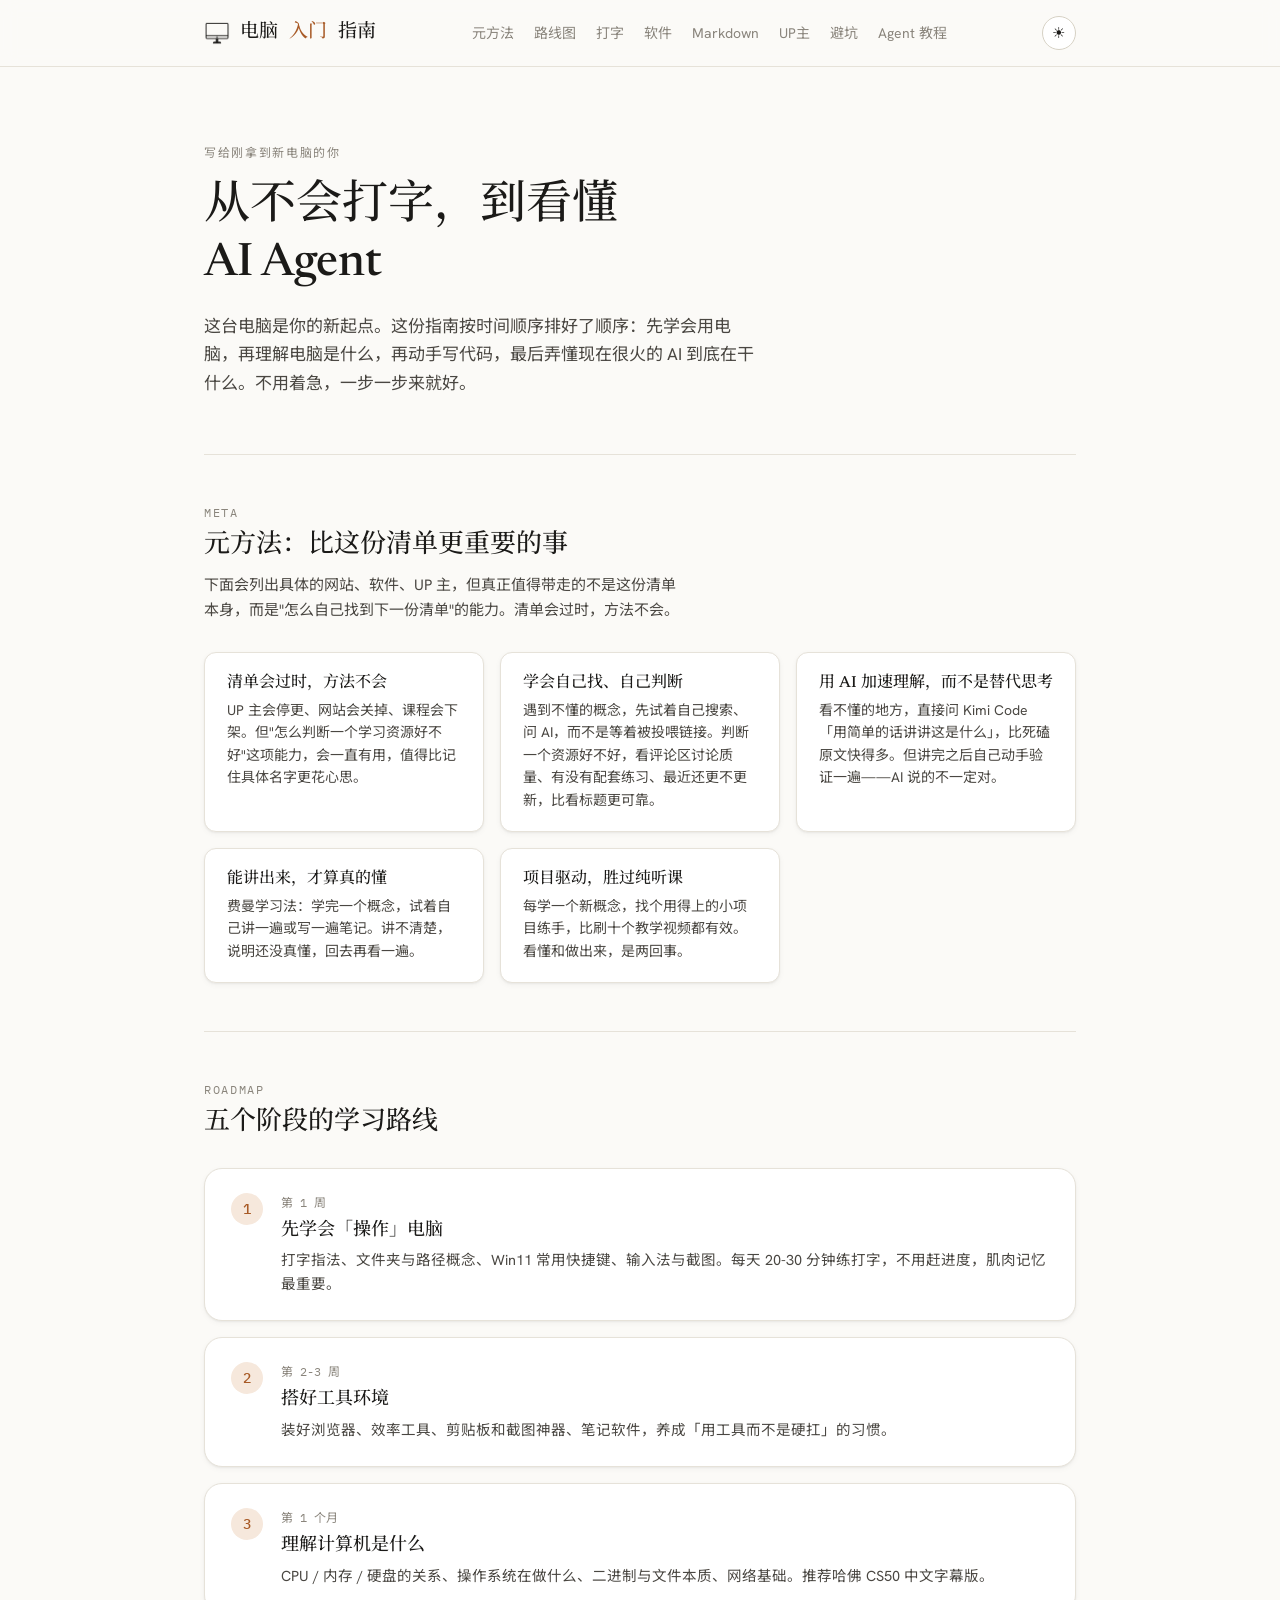
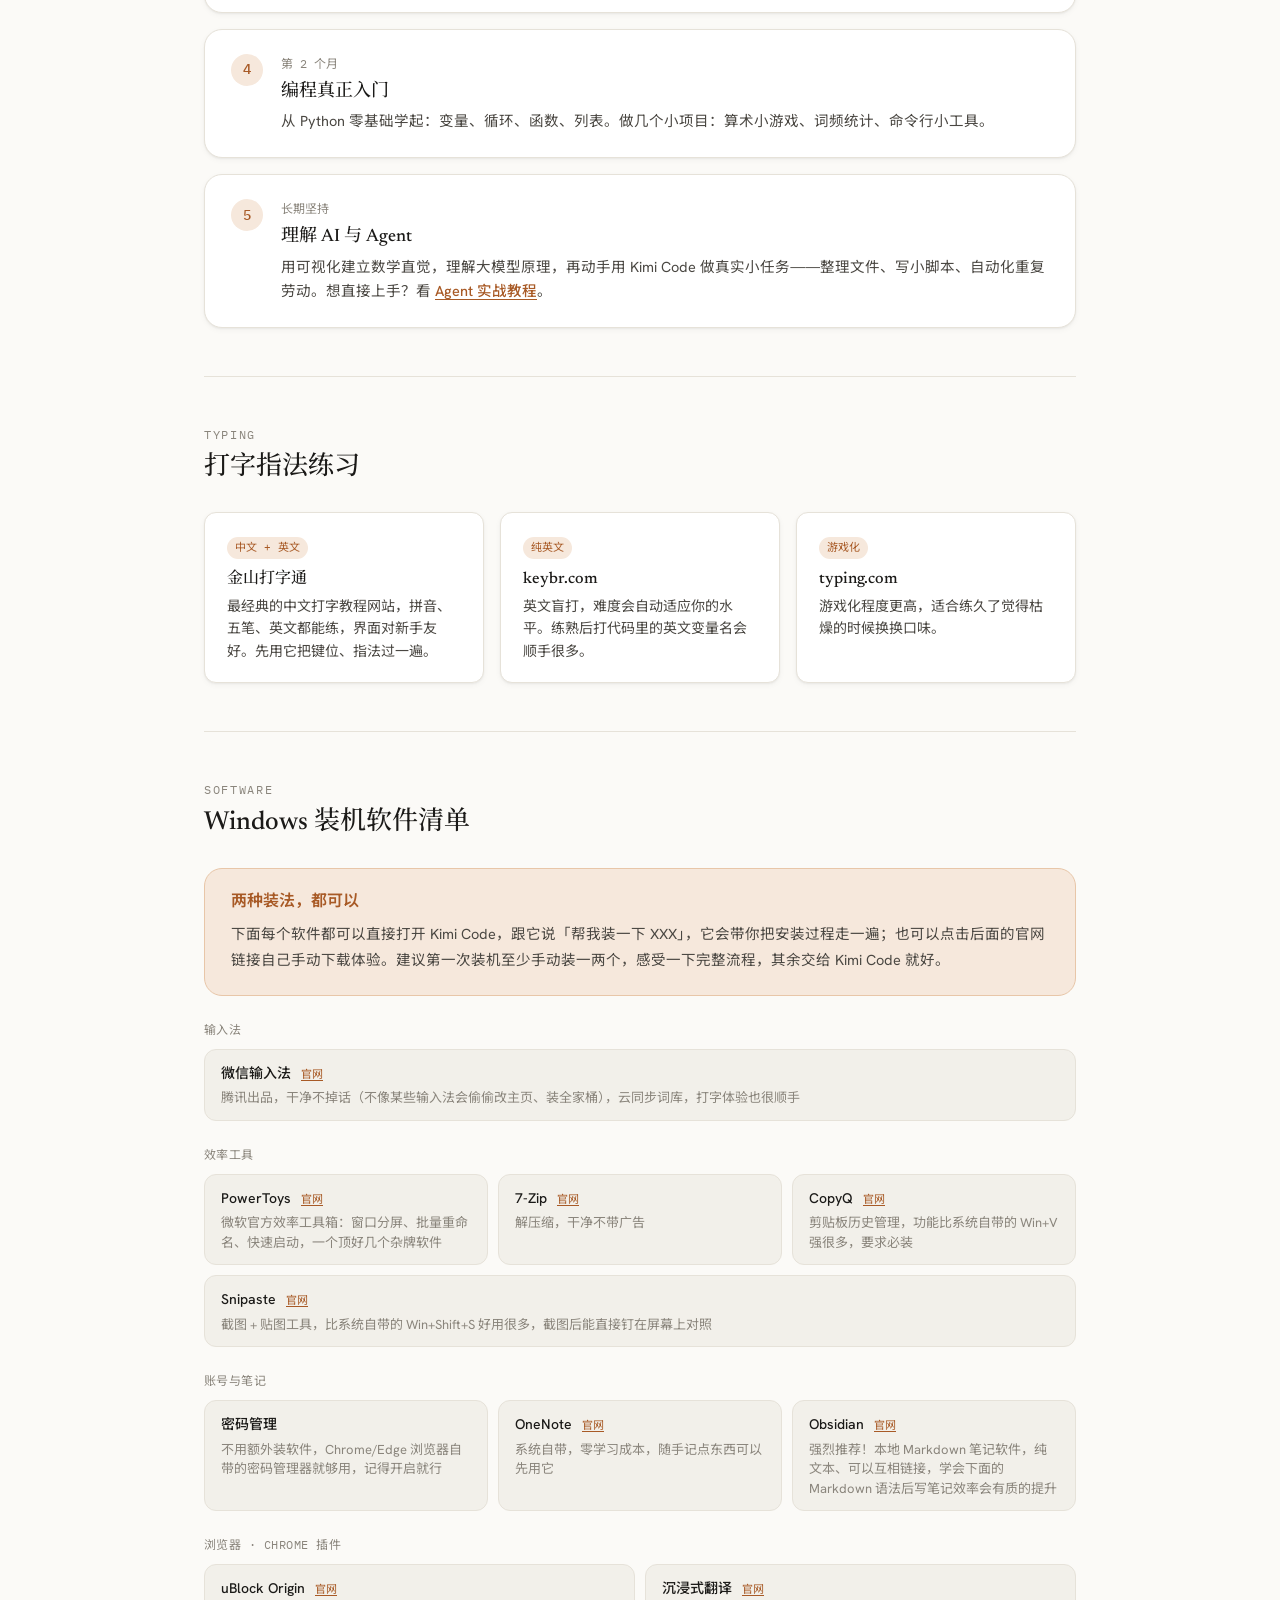
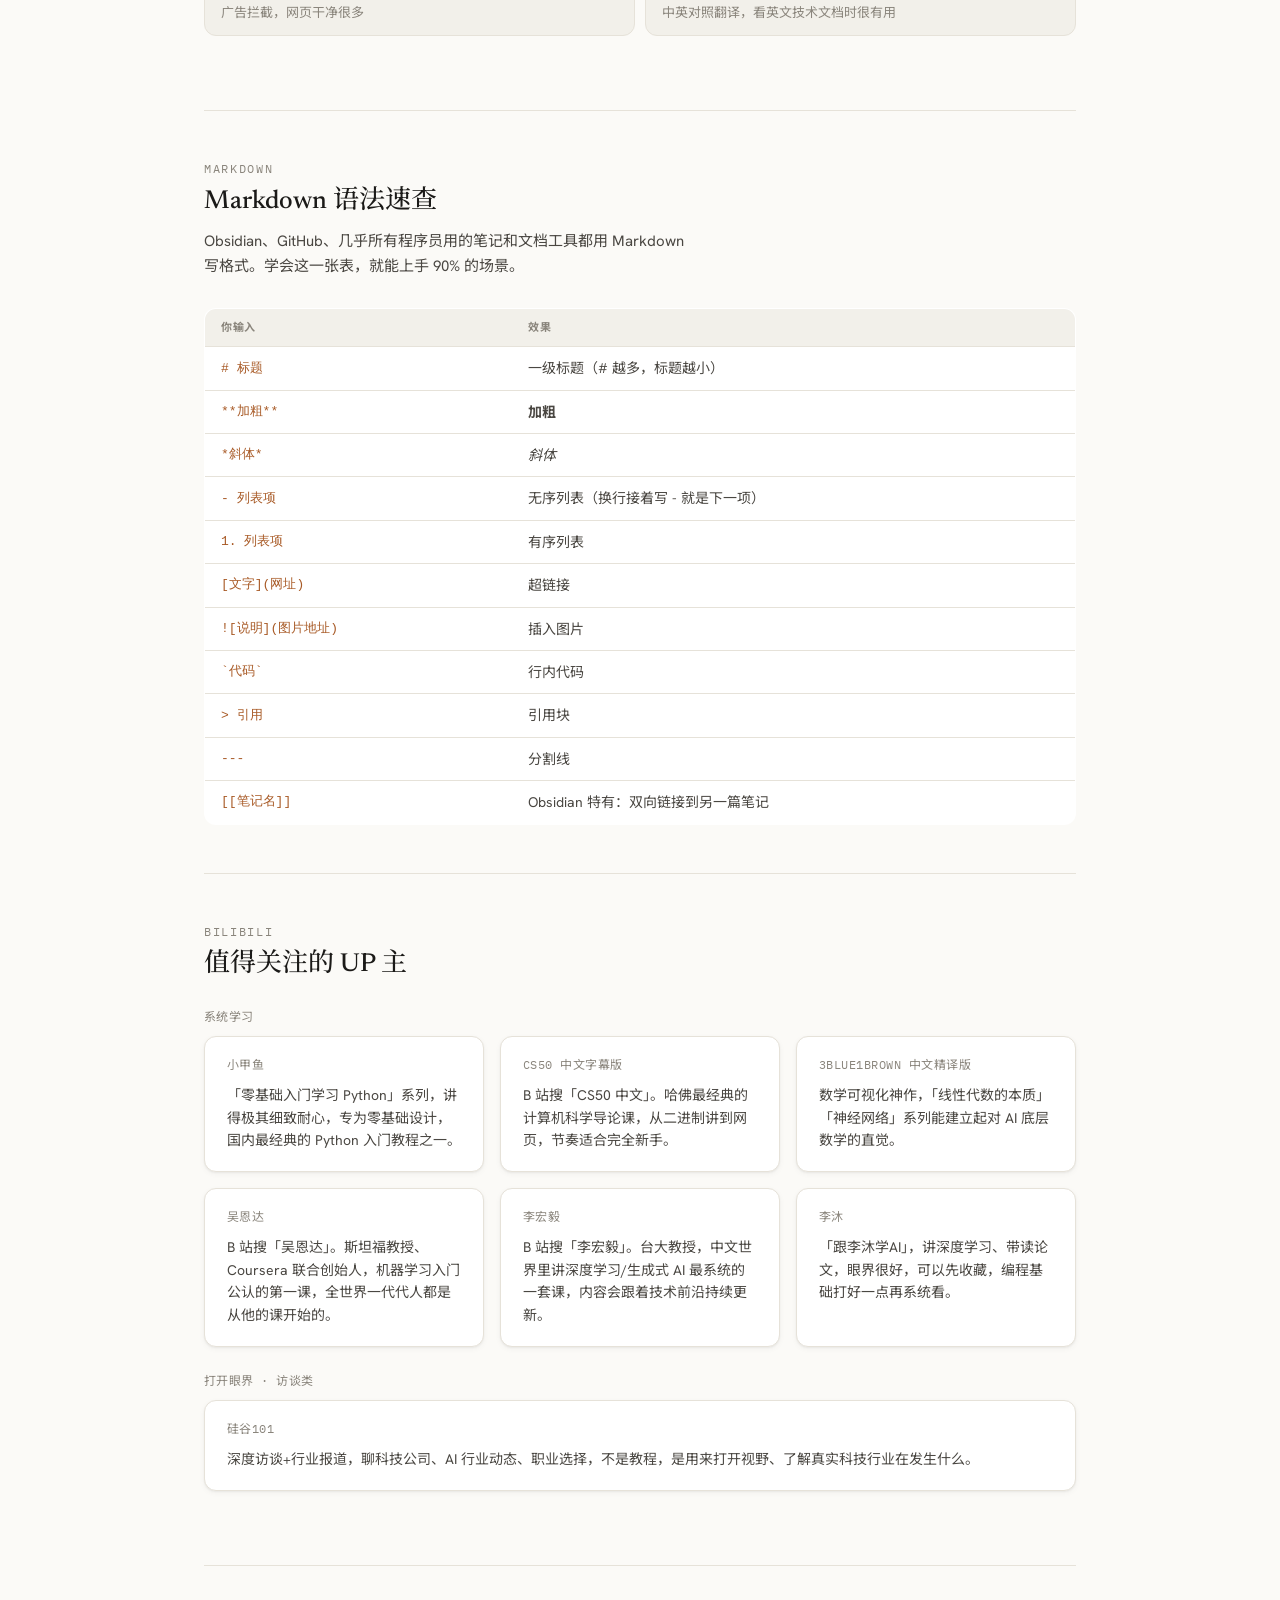
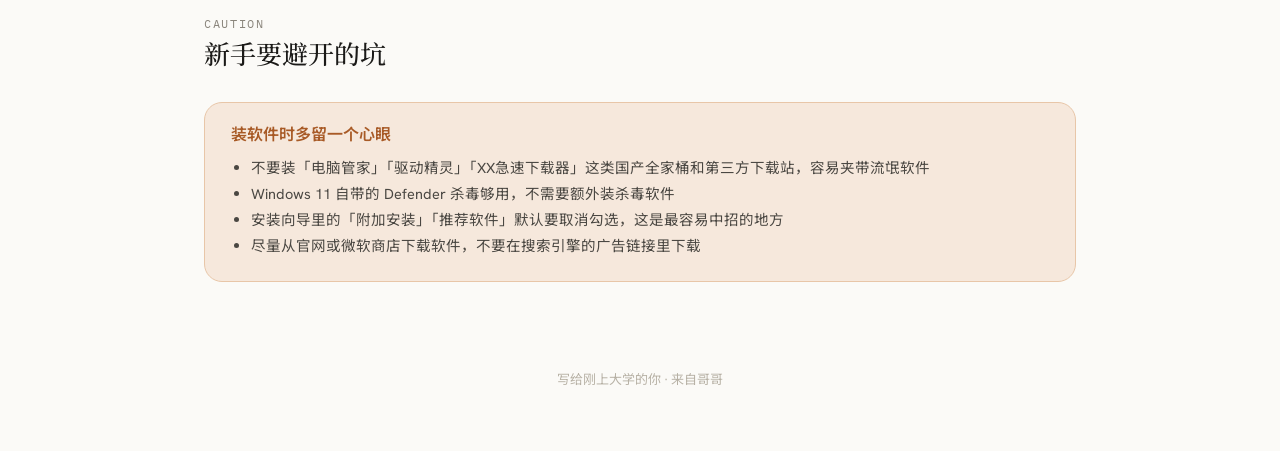
==== index.html @ 5f38685b "Add WeChat input method to software list" ====
<!DOCTYPE html>
<html lang="zh" data-theme="light">
<head>
<meta charset="UTF-8">
<meta name="viewport" content="width=device-width, initial-scale=1">
<title>给你的电脑入门指南 · 从打字到 AI Agent</title>
<link rel="icon" type="image/png" href="favicon.png">
<script>
  (function () {
    try {
      var saved = localStorage.getItem('gn-theme');
      var theme = saved === 'dark' || saved === 'light'
        ? saved
        : (window.matchMedia('(prefers-color-scheme: dark)').matches ? 'dark' : 'light');
      document.documentElement.setAttribute('data-theme', theme);
    } catch (e) {}
  })();
</script>
<link rel="stylesheet" href="style.css">
</head>
<body>

<header>
  <div class="header-inner">
    <a class="brand" href="index.html"><img src="logo.png" width="26" height="24" alt="电脑" role="presentation">电脑 <span>入门</span> 指南</a>
    <nav>
      <a href="#meta">元方法</a>
      <a href="#roadmap">路线图</a>
      <a href="#typing">打字</a>
      <a href="#software">软件</a>
      <a href="#markdown">Markdown</a>
      <a href="#bilibili">UP主</a>
      <a href="#caution">避坑</a>
      <a href="agent.html">Agent 教程</a>
    </nav>
    <button class="theme-btn" id="themeBtn" aria-label="切换深浅色模式">☀</button>
  </div>
</header>

<div class="container">
  <section class="hero">
    <span class="eyebrow">写给刚拿到新电脑的你</span>
    <h1>从不会打字，到看懂 AI Agent</h1>
    <p>这台电脑是你的新起点。这份指南按时间顺序排好了顺序：先学会用电脑，再理解电脑是什么，再动手写代码，最后弄懂现在很火的 AI 到底在干什么。不用着急，一步一步来就好。</p>
  </section>

  <section id="meta">
    <div class="section-head">
      <span class="eyebrow">META</span>
      <h2>元方法：比这份清单更重要的事</h2>
      <p class="lead">下面会列出具体的网站、软件、UP 主，但真正值得带走的不是这份清单本身，而是"怎么自己找到下一份清单"的能力。清单会过时，方法不会。</p>
    </div>
    <div class="grid">
      <div class="card">
        <h3>清单会过时，方法不会</h3>
        <p>UP 主会停更、网站会关掉、课程会下架。但"怎么判断一个学习资源好不好"这项能力，会一直有用，值得比记住具体名字更花心思。</p>
      </div>
      <div class="card">
        <h3>学会自己找、自己判断</h3>
        <p>遇到不懂的概念，先试着自己搜索、问 AI，而不是等着被投喂链接。判断一个资源好不好，看评论区讨论质量、有没有配套练习、最近还更不更新，比看标题更可靠。</p>
      </div>
      <div class="card">
        <h3>用 AI 加速理解，而不是替代思考</h3>
        <p>看不懂的地方，直接问 Kimi Code「用简单的话讲讲这是什么」，比死磕原文快得多。但讲完之后自己动手验证一遍——AI 说的不一定对。</p>
      </div>
      <div class="card">
        <h3>能讲出来，才算真的懂</h3>
        <p>费曼学习法：学完一个概念，试着自己讲一遍或写一遍笔记。讲不清楚，说明还没真懂，回去再看一遍。</p>
      </div>
      <div class="card">
        <h3>项目驱动，胜过纯听课</h3>
        <p>每学一个新概念，找个用得上的小项目练手，比刷十个教学视频都有效。看懂和做出来，是两回事。</p>
      </div>
    </div>
  </section>

  <section id="roadmap">
    <div class="section-head">
      <span class="eyebrow">ROADMAP</span>
      <h2>五个阶段的学习路线</h2>
    </div>
    <div class="timeline">
      <div class="stage">
        <div class="stage-num">1</div>
        <div>
          <span class="stage-when">第 1 周</span>
          <h3>先学会「操作」电脑</h3>
          <p>打字指法、文件夹与路径概念、Win11 常用快捷键、输入法与截图。每天 20-30 分钟练打字，不用赶进度，肌肉记忆最重要。</p>
        </div>
      </div>
      <div class="stage">
        <div class="stage-num">2</div>
        <div>
          <span class="stage-when">第 2-3 周</span>
          <h3>搭好工具环境</h3>
          <p>装好浏览器、效率工具、剪贴板和截图神器、笔记软件，养成「用工具而不是硬扛」的习惯。</p>
        </div>
      </div>
      <div class="stage">
        <div class="stage-num">3</div>
        <div>
          <span class="stage-when">第 1 个月</span>
          <h3>理解计算机是什么</h3>
          <p>CPU / 内存 / 硬盘的关系、操作系统在做什么、二进制与文件本质、网络基础。推荐哈佛 CS50 中文字幕版。</p>
        </div>
      </div>
      <div class="stage">
        <div class="stage-num">4</div>
        <div>
          <span class="stage-when">第 2 个月</span>
          <h3>编程真正入门</h3>
          <p>从 Python 零基础学起：变量、循环、函数、列表。做几个小项目：算术小游戏、词频统计、命令行小工具。</p>
        </div>
      </div>
      <div class="stage">
        <div class="stage-num">5</div>
        <div>
          <span class="stage-when">长期坚持</span>
          <h3>理解 AI 与 Agent</h3>
          <p>用可视化建立数学直觉，理解大模型原理，再动手用 Kimi Code 做真实小任务——整理文件、写小脚本、自动化重复劳动。想直接上手？看 <a class="link" href="agent.html">Agent 实战教程</a>。</p>
        </div>
      </div>
    </div>
  </section>

  <section id="typing">
    <div class="section-head">
      <span class="eyebrow">TYPING</span>
      <h2>打字指法练习</h2>
    </div>
    <div class="grid">
      <div class="card">
        <span class="tag">中文 + 英文</span>
        <h3>金山打字通</h3>
        <p>最经典的中文打字教程网站，拼音、五笔、英文都能练，界面对新手友好。先用它把键位、指法过一遍。</p>
      </div>
      <div class="card">
        <span class="tag">纯英文</span>
        <h3>keybr.com</h3>
        <p>英文盲打，难度会自动适应你的水平。练熟后打代码里的英文变量名会顺手很多。</p>
      </div>
      <div class="card">
        <span class="tag">游戏化</span>
        <h3>typing.com</h3>
        <p>游戏化程度更高，适合练久了觉得枯燥的时候换换口味。</p>
      </div>
    </div>
  </section>

  <section id="software">
    <div class="section-head">
      <span class="eyebrow">SOFTWARE</span>
      <h2>Windows 装机软件清单</h2>
    </div>

    <div class="callout" style="margin-bottom:26px">
      <h3>两种装法，都可以</h3>
      <p style="font-size:14.5px; color:var(--ink-soft); line-height:1.8">下面每个软件都可以直接打开 Kimi Code，跟它说「帮我装一下 XXX」，它会带你把安装过程走一遍；也可以点击后面的官网链接自己手动下载体验。建议第一次装机至少手动装一两个，感受一下完整流程，其余交给 Kimi Code 就好。</p>
    </div>

    <div class="software-group">
      <h3>输入法</h3>
      <div class="pill-list">
        <div class="pill"><b>微信输入法</b> <a class="pill-link" href="https://input.weixin.qq.com/" target="_blank" rel="noopener">官网</a><span class="desc">腾讯出品，干净不掉话（不像某些输入法会偷偷改主页、装全家桶），云同步词库，打字体验也很顺手</span></div>
      </div>
    </div>

    <div class="software-group">
      <h3>效率工具</h3>
      <div class="pill-list">
        <div class="pill"><b>PowerToys</b> <a class="pill-link" href="https://learn.microsoft.com/en-us/windows/powertoys/install" target="_blank" rel="noopener">官网</a><span class="desc">微软官方效率工具箱：窗口分屏、批量重命名、快速启动，一个顶好几个杂牌软件</span></div>
        <div class="pill"><b>7-Zip</b> <a class="pill-link" href="https://www.7-zip.org/" target="_blank" rel="noopener">官网</a><span class="desc">解压缩，干净不带广告</span></div>
        <div class="pill"><b>CopyQ</b> <a class="pill-link" href="https://hluk.github.io/CopyQ/" target="_blank" rel="noopener">官网</a><span class="desc">剪贴板历史管理，功能比系统自带的 Win+V 强很多，要求必装</span></div>
        <div class="pill"><b>Snipaste</b> <a class="pill-link" href="https://www.snipaste.com/" target="_blank" rel="noopener">官网</a><span class="desc">截图 + 贴图工具，比系统自带的 Win+Shift+S 好用很多，截图后能直接钉在屏幕上对照</span></div>
      </div>
    </div>

    <div class="software-group">
      <h3>账号与笔记</h3>
      <div class="pill-list">
        <div class="pill"><b>密码管理</b><span class="desc">不用额外装软件，Chrome/Edge 浏览器自带的密码管理器就够用，记得开启就行</span></div>
        <div class="pill"><b>OneNote</b> <a class="pill-link" href="https://www.onenote.com/" target="_blank" rel="noopener">官网</a><span class="desc">系统自带，零学习成本，随手记点东西可以先用它</span></div>
        <div class="pill"><b>Obsidian</b> <a class="pill-link" href="https://obsidian.md/" target="_blank" rel="noopener">官网</a><span class="desc">强烈推荐！本地 Markdown 笔记软件，纯文本、可以互相链接，学会下面的 Markdown 语法后写笔记效率会有质的提升</span></div>
      </div>
    </div>

    <div class="software-group">
      <h3>浏览器 · Chrome 插件</h3>
      <div class="pill-list">
        <div class="pill"><b>uBlock Origin</b> <a class="pill-link" href="https://ublockorigin.com/" target="_blank" rel="noopener">官网</a><span class="desc">广告拦截，网页干净很多</span></div>
        <div class="pill"><b>沉浸式翻译</b> <a class="pill-link" href="https://immersivetranslate.com/" target="_blank" rel="noopener">官网</a><span class="desc">中英对照翻译，看英文技术文档时很有用</span></div>
      </div>
    </div>
  </section>

  <section id="markdown">
    <div class="section-head">
      <span class="eyebrow">MARKDOWN</span>
      <h2>Markdown 语法速查</h2>
      <p class="lead">Obsidian、GitHub、几乎所有程序员用的笔记和文档工具都用 Markdown 写格式。学会这一张表，就能上手 90% 的场景。</p>
    </div>
    <table class="md-table">
      <thead>
        <tr><th>你输入</th><th>效果</th></tr>
      </thead>
      <tbody>
        <tr><td><code># 标题</code></td><td>一级标题（# 越多，标题越小）</td></tr>
        <tr><td><code>**加粗**</code></td><td><b>加粗</b></td></tr>
        <tr><td><code>*斜体*</code></td><td><i>斜体</i></td></tr>
        <tr><td><code>- 列表项</code></td><td>无序列表（换行接着写 - 就是下一项）</td></tr>
        <tr><td><code>1. 列表项</code></td><td>有序列表</td></tr>
        <tr><td><code>[文字](网址)</code></td><td>超链接</td></tr>
        <tr><td><code>![说明](图片地址)</code></td><td>插入图片</td></tr>
        <tr><td><code>`代码`</code></td><td>行内代码</td></tr>
        <tr><td><code>&gt; 引用</code></td><td>引用块</td></tr>
        <tr><td><code>---</code></td><td>分割线</td></tr>
        <tr><td><code>[[笔记名]]</code></td><td>Obsidian 特有：双向链接到另一篇笔记</td></tr>
      </tbody>
    </table>
  </section>

  <section id="bilibili">
    <div class="section-head">
      <span class="eyebrow">BILIBILI</span>
      <h2>值得关注的 UP 主</h2>
    </div>

    <div class="software-group">
      <h3>系统学习</h3>
      <div class="grid">
        <div class="card">
          <h3>小甲鱼</h3>
          <p>「零基础入门学习 Python」系列，讲得极其细致耐心，专为零基础设计，国内最经典的 Python 入门教程之一。</p>
        </div>
        <div class="card">
          <h3>CS50 中文字幕版</h3>
          <p>B 站搜「CS50 中文」。哈佛最经典的计算机科学导论课，从二进制讲到网页，节奏适合完全新手。</p>
        </div>
        <div class="card">
          <h3>3Blue1Brown 中文精译版</h3>
          <p>数学可视化神作，「线性代数的本质」「神经网络」系列能建立起对 AI 底层数学的直觉。</p>
        </div>
        <div class="card">
          <h3>吴恩达</h3>
          <p>B 站搜「吴恩达」。斯坦福教授、Coursera 联合创始人，机器学习入门公认的第一课，全世界一代代人都是从他的课开始的。</p>
        </div>
        <div class="card">
          <h3>李宏毅</h3>
          <p>B 站搜「李宏毅」。台大教授，中文世界里讲深度学习/生成式 AI 最系统的一套课，内容会跟着技术前沿持续更新。</p>
        </div>
        <div class="card">
          <h3>李沐</h3>
          <p>「跟李沐学AI」，讲深度学习、带读论文，眼界很好，可以先收藏，编程基础打好一点再系统看。</p>
        </div>
      </div>
    </div>

    <div class="software-group">
      <h3>打开眼界 · 访谈类</h3>
      <div class="grid">
        <div class="card">
          <h3>硅谷101</h3>
          <p>深度访谈+行业报道，聊科技公司、AI 行业动态、职业选择，不是教程，是用来打开视野、了解真实科技行业在发生什么。</p>
        </div>
      </div>
    </div>
  </section>

  <section id="caution">
    <div class="section-head">
      <span class="eyebrow">CAUTION</span>
      <h2>新手要避开的坑</h2>
    </div>
    <div class="callout">
      <h3>装软件时多留一个心眼</h3>
      <ul>
        <li>不要装「电脑管家」「驱动精灵」「XX急速下载器」这类国产全家桶和第三方下载站，容易夹带流氓软件</li>
        <li>Windows 11 自带的 Defender 杀毒够用，不需要额外装杀毒软件</li>
        <li>安装向导里的「附加安装」「推荐软件」默认要取消勾选，这是最容易中招的地方</li>
        <li>尽量从官网或微软商店下载软件，不要在搜索引擎的广告链接里下载</li>
      </ul>
    </div>
  </section>

  <footer>
    <p>写给刚上大学的你 · 来自哥哥</p>
  </footer>
</div>

<script>
  var btn = document.getElementById('themeBtn');
  function syncBtn(){
    var t = document.documentElement.getAttribute('data-theme');
    btn.textContent = t === 'dark' ? '☾' : '☀';
  }
  syncBtn();
  btn.addEventListener('click', function () {
    var current = document.documentElement.getAttribute('data-theme');
    var next = current === 'dark' ? 'light' : 'dark';
    document.documentElement.setAttribute('data-theme', next);
    try { localStorage.setItem('gn-theme', next); } catch (e) {}
    syncBtn();
  });
</script>

</body>
</html>
---- style.css ----
@import url("https://fonts.googleapis.com/css2?family=Newsreader:ital,wght@0,400;0,500;0,600;1,400&family=Hanken+Grotesk:wght@400;500;600;700&family=IBM+Plex+Mono:wght@400;500&family=Noto+Serif+SC:wght@400;500;600&family=Noto+Sans+SC:wght@400;500&display=swap");

:root{
  --paper:#fbfaf7; --paper-raised:#fff; --paper-sunken:#f2f0ea;
  --ink:#1b1a18; --ink-soft:#4a4742; --ink-mute:#8a857c; --ink-faint:#b7b1a5;
  --line:#e6e2d9; --line-strong:#d6d1c4;
  --accent:#d97a3f; --accent-ink:#a85a26; --accent-soft:#f6e8dc; --accent-line:#e8c6a8;
  --positive:#5f9a6e; --caution:#c98f3a; --critical:#c1543f;
  --critical-soft:#f7e3de; --critical-line:#eabdac;
  --radius-sm:8px; --radius-md:12px; --radius-lg:18px; --radius-pill:999px;
  --shadow-sm:0 1px 2px rgba(27,26,24,.05), 0 2px 6px rgba(27,26,24,.04);
  --shadow-md:0 2px 4px rgba(27,26,24,.04), 0 8px 24px rgba(27,26,24,.07);
  --font-serif:"Newsreader","Noto Serif SC",Georgia,"Songti SC",serif;
  --font-sans:"Hanken Grotesk","Noto Sans SC","Microsoft YaHei",system-ui,"PingFang SC",sans-serif;
  --font-mono:"IBM Plex Mono",ui-monospace,"SFMono-Regular","Noto Sans SC",monospace;
  --page-max:920px;
}
[data-theme=dark]{
  --paper:#16150f; --paper-raised:#201e18; --paper-sunken:#100f0b;
  --ink:#f3f0e7; --ink-soft:#c6c0b2; --ink-mute:#8f897b; --ink-faint:#625d52;
  --line:#2c2a23; --line-strong:#3b382f;
  --accent:#e08a4f; --accent-ink:#f0a86a; --accent-soft:#332417; --accent-line:#4a3520;
  --critical-soft:#3a201a; --critical-line:#5a2f24;
  --shadow-sm:0 1px 2px rgba(0,0,0,.35); --shadow-md:0 2px 4px rgba(0,0,0,.35), 0 8px 24px rgba(0,0,0,.45);
}
*,*::before,*::after{box-sizing:border-box}
html{-webkit-text-size-adjust:100%}
body{
  margin:0; background:var(--paper); color:var(--ink-soft);
  font-family:var(--font-sans); font-size:16px; line-height:1.6;
  -webkit-font-smoothing:antialiased; transition:background-color .3s, color .3s;
}
h1,h2,h3{font-family:var(--font-serif); color:var(--ink); font-weight:500; line-height:1.25; margin:0}
p{margin:0}
a{color:inherit}
.container{max-width:var(--page-max); margin:0 auto; padding:0 24px}

header{position:sticky; top:0; z-index:10; background:color-mix(in srgb, var(--paper) 88%, transparent); backdrop-filter:blur(8px); border-bottom:1px solid var(--line)}
.header-inner{display:flex; align-items:center; justify-content:space-between; padding:16px 24px; max-width:var(--page-max); margin:0 auto; gap:16px}
.brand{display:inline-flex; align-items:center; gap:10px; font-family:var(--font-serif); font-size:19px; font-weight:500; color:var(--ink); letter-spacing:.02em; text-decoration:none; flex:none}
.brand span{color:var(--accent-ink)}
.brand img{flex:none; display:block; width:26px; height:auto}
[data-theme=dark] .brand img{filter:invert(1) brightness(1.6)}
nav{display:flex; gap:20px; flex-wrap:wrap}
nav a{font-size:14px; color:var(--ink-mute); text-decoration:none; transition:color .15s; white-space:nowrap}
nav a:hover, nav a.active{color:var(--accent-ink)}
.theme-btn{
  border:1px solid var(--line-strong); background:var(--paper-raised); color:var(--ink);
  width:34px; height:34px; border-radius:var(--radius-pill); cursor:pointer; flex:none;
  display:flex; align-items:center; justify-content:center; font-size:15px;
}

.hero{padding:72px 0 56px}
.eyebrow{font-family:var(--font-mono); font-size:12px; letter-spacing:.14em; text-transform:uppercase; color:var(--ink-mute)}
.hero h1{font-size:clamp(32px,5vw,46px); margin-top:14px; max-width:16ch}
.hero p{margin-top:18px; font-size:17px; color:var(--ink-soft); max-width:56ch; line-height:1.7}

section{padding:48px 0}
section + section{border-top:1px solid var(--line)}
.section-head{margin-bottom:28px}
.section-head .eyebrow{margin-bottom:8px; display:block}
.section-head h2{font-size:26px}
.section-head p.lead{margin-top:10px; font-size:15px; color:var(--ink-soft); max-width:60ch; line-height:1.7}

.timeline{display:flex; flex-direction:column; gap:16px}
.stage{
  background:var(--paper-raised); border:1px solid var(--line); border-radius:var(--radius-lg);
  padding:24px 26px; box-shadow:var(--shadow-sm); display:flex; gap:18px;
}
.stage-num{
  flex:none; width:32px; height:32px; border-radius:50%; background:var(--accent-soft); color:var(--accent-ink);
  display:flex; align-items:center; justify-content:center; font-family:var(--font-mono); font-size:14px; font-weight:500;
}
.stage h3{font-size:18px; margin-bottom:6px}
.stage .stage-when{font-family:var(--font-mono); font-size:12px; color:var(--ink-mute); margin-bottom:8px; display:block}
.stage p{font-size:14.5px; color:var(--ink-soft); line-height:1.65}
.stage ul, .stage ol{margin:10px 0 0; padding-left:20px; font-size:14.5px; color:var(--ink-soft); line-height:1.75}
.stage code{background:var(--paper-sunken); padding:1px 6px; border-radius:4px}

.grid{display:grid; grid-template-columns:repeat(auto-fit,minmax(240px,1fr)); gap:16px}
.card{
  background:var(--paper-raised); border:1px solid var(--line); border-radius:var(--radius-md);
  padding:20px 22px; box-shadow:var(--shadow-sm);
}
.card h3{font-size:16px; margin-bottom:6px}
.card .tag{font-family:var(--font-mono); font-size:11px; color:var(--accent-ink); background:var(--accent-soft); padding:2px 8px; border-radius:var(--radius-pill); display:inline-block; margin-bottom:10px}
.card p{font-size:14px; color:var(--ink-soft); line-height:1.6}
.card a.link{font-size:13px; color:var(--accent-ink); text-decoration:underline; text-underline-offset:3px}
a.link{color:var(--accent-ink); text-decoration:underline; text-underline-offset:3px; font-weight:500}

.software-group{margin-bottom:26px}
.software-group h3{color:var(--ink-mute); font-family:var(--font-mono); font-weight:400; letter-spacing:.04em; text-transform:uppercase; font-size:12px; margin-bottom:12px}
.pill-list{display:flex; flex-wrap:wrap; gap:10px}
.pill{
  background:var(--paper-sunken); border:1px solid var(--line); border-radius:var(--radius-md);
  padding:12px 16px; font-size:14px; flex:1 1 220px;
}
.pill b{color:var(--ink); font-weight:500}
.pill .desc{display:block; margin-top:4px; color:var(--ink-mute); font-size:13px; line-height:1.5}
.pill-link{font-family:var(--font-mono); font-size:11px; color:var(--accent-ink); text-decoration:underline; text-underline-offset:2px; margin-left:6px}

.md-table{width:100%; border-collapse:collapse; background:var(--paper-raised); border:1px solid var(--line); border-radius:var(--radius-md); overflow:hidden}
.md-table th, .md-table td{text-align:left; padding:10px 16px; font-size:14px; border-bottom:1px solid var(--line)}
.md-table th{font-family:var(--font-mono); font-size:11px; letter-spacing:.06em; text-transform:uppercase; color:var(--ink-mute); background:var(--paper-sunken)}
.md-table td:first-child{font-family:var(--font-mono); font-size:13px; color:var(--accent-ink); white-space:nowrap}
.md-table tr:last-child td{border-bottom:none}

.callout{
  background:var(--accent-soft); border:1px solid var(--accent-line); border-radius:var(--radius-lg);
  padding:22px 26px;
}
.callout h3{color:var(--accent-ink); font-size:16px; margin-bottom:10px; font-family:var(--font-sans); font-weight:600}
.callout ul{margin:0; padding-left:20px; color:var(--ink-soft); font-size:14.5px; line-height:1.8}
.callout.warn{background:var(--critical-soft); border-color:var(--critical-line)}
.callout.warn h3{color:var(--critical)}

.code-block{
  background:var(--ink); color:var(--paper);
  font-family:var(--font-mono); font-size:13.5px; line-height:1.7;
  border-radius:var(--radius-md); padding:16px 18px; overflow-x:auto; white-space:pre;
}
[data-theme=dark] .code-block{background:var(--paper-sunken); color:var(--ink-soft); border:1px solid var(--line)}
kbd{
  font-family:var(--font-mono); font-size:12.5px; background:var(--paper-sunken);
  border:1px solid var(--line-strong); border-radius:6px; padding:1px 7px;
}

footer{padding:40px 0 60px; text-align:center}
footer p{font-size:13px; color:var(--ink-faint)}
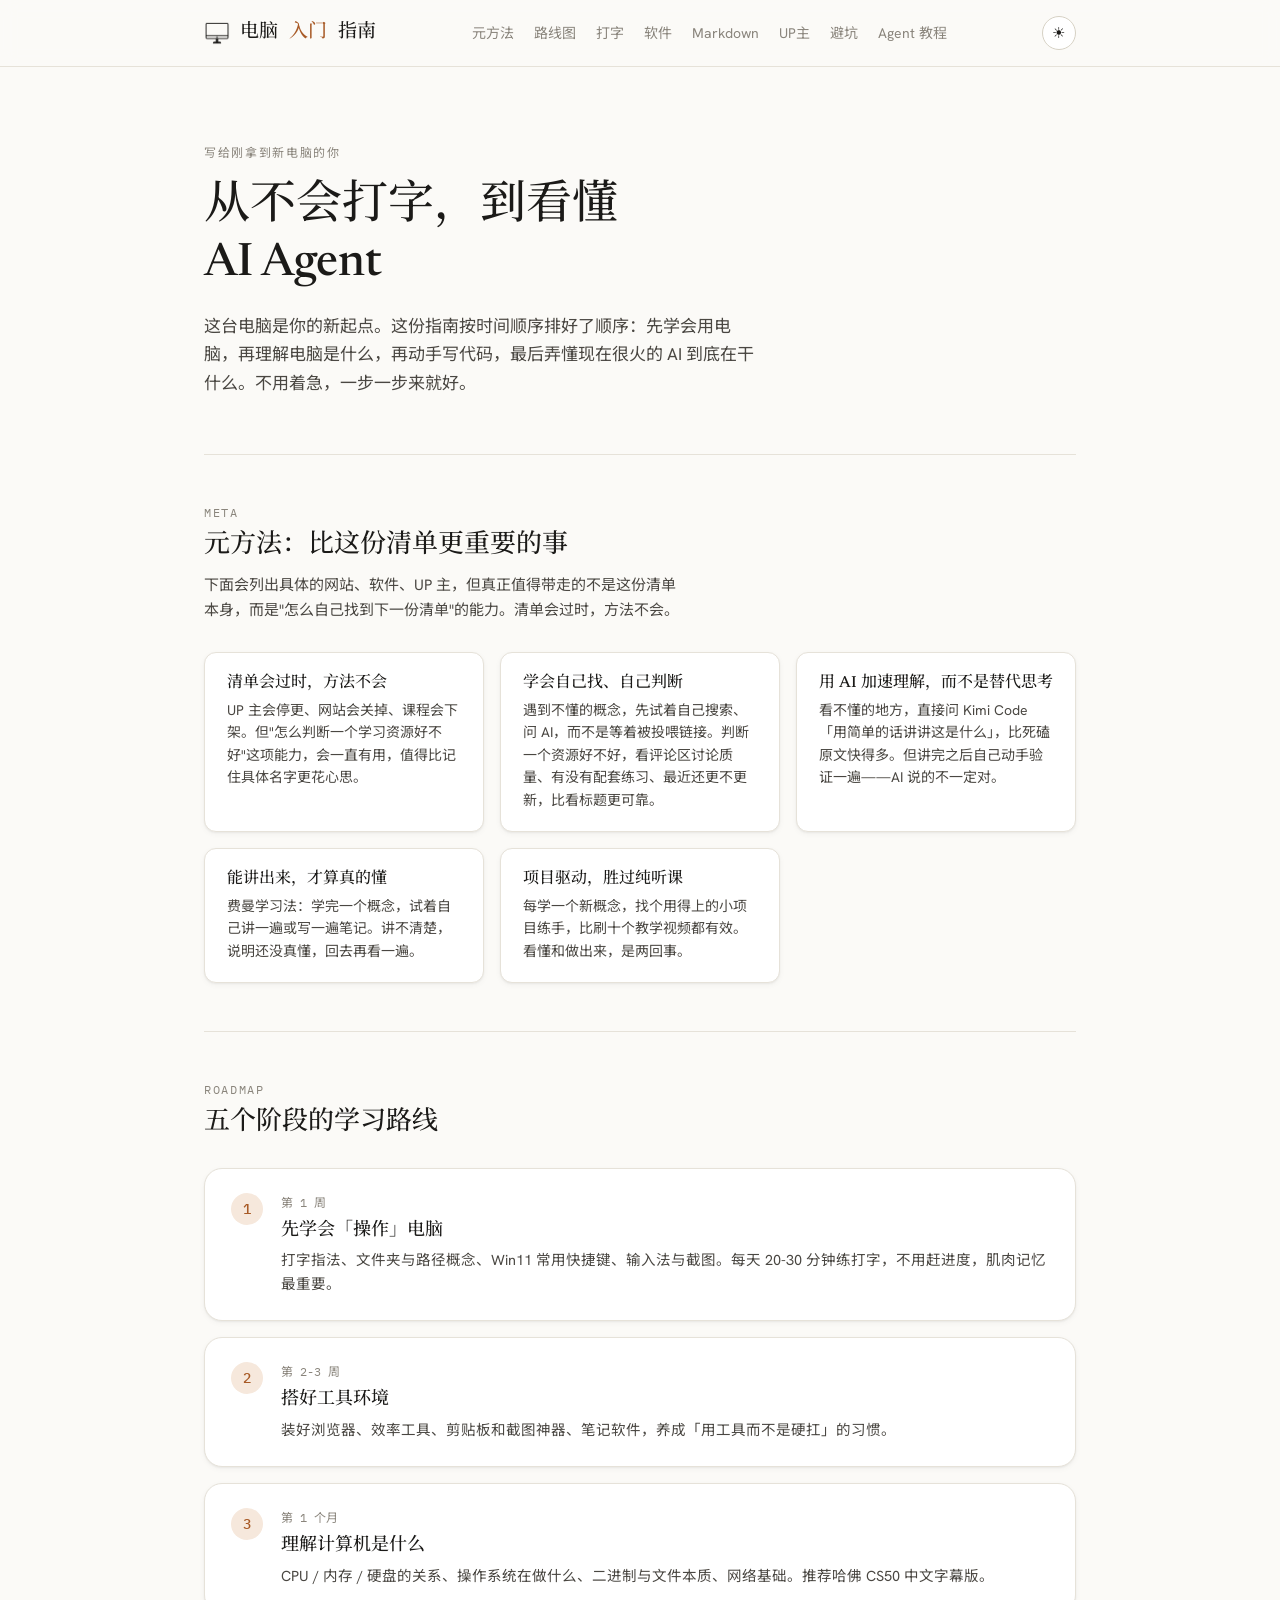
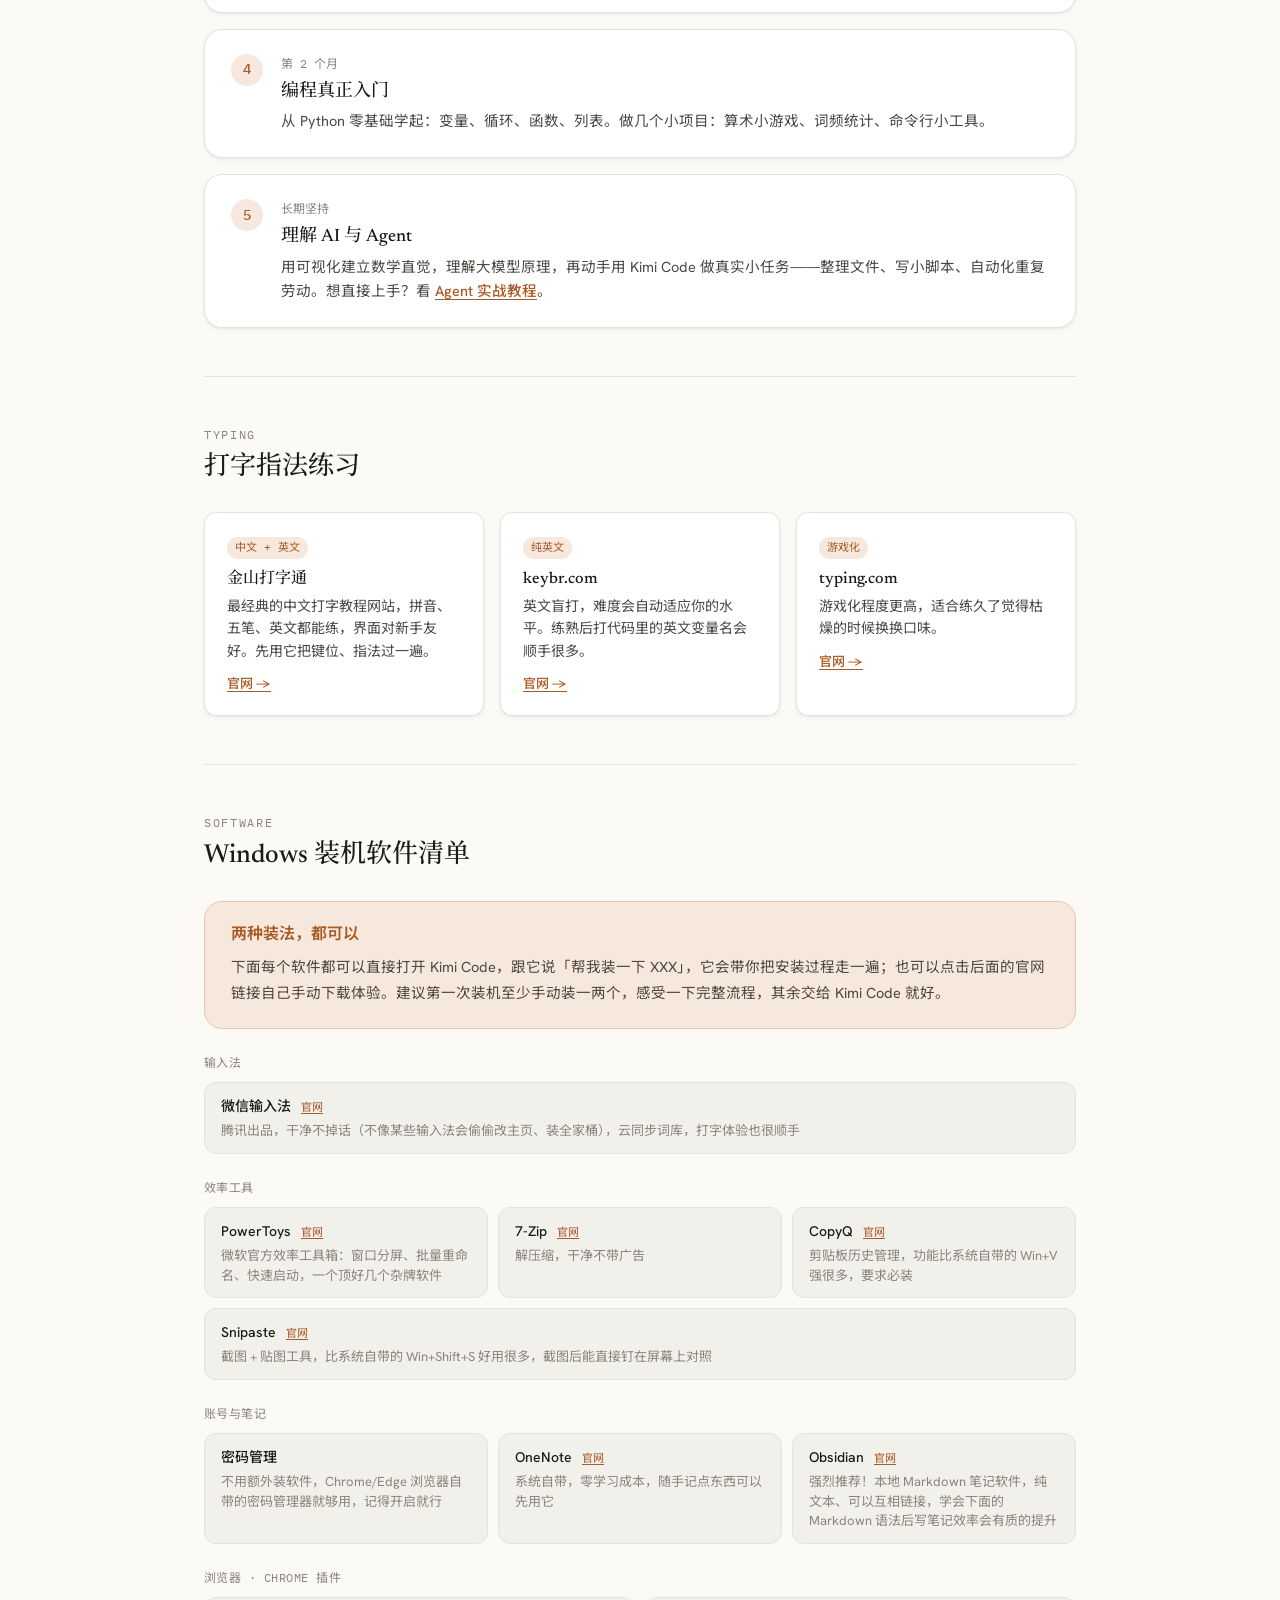
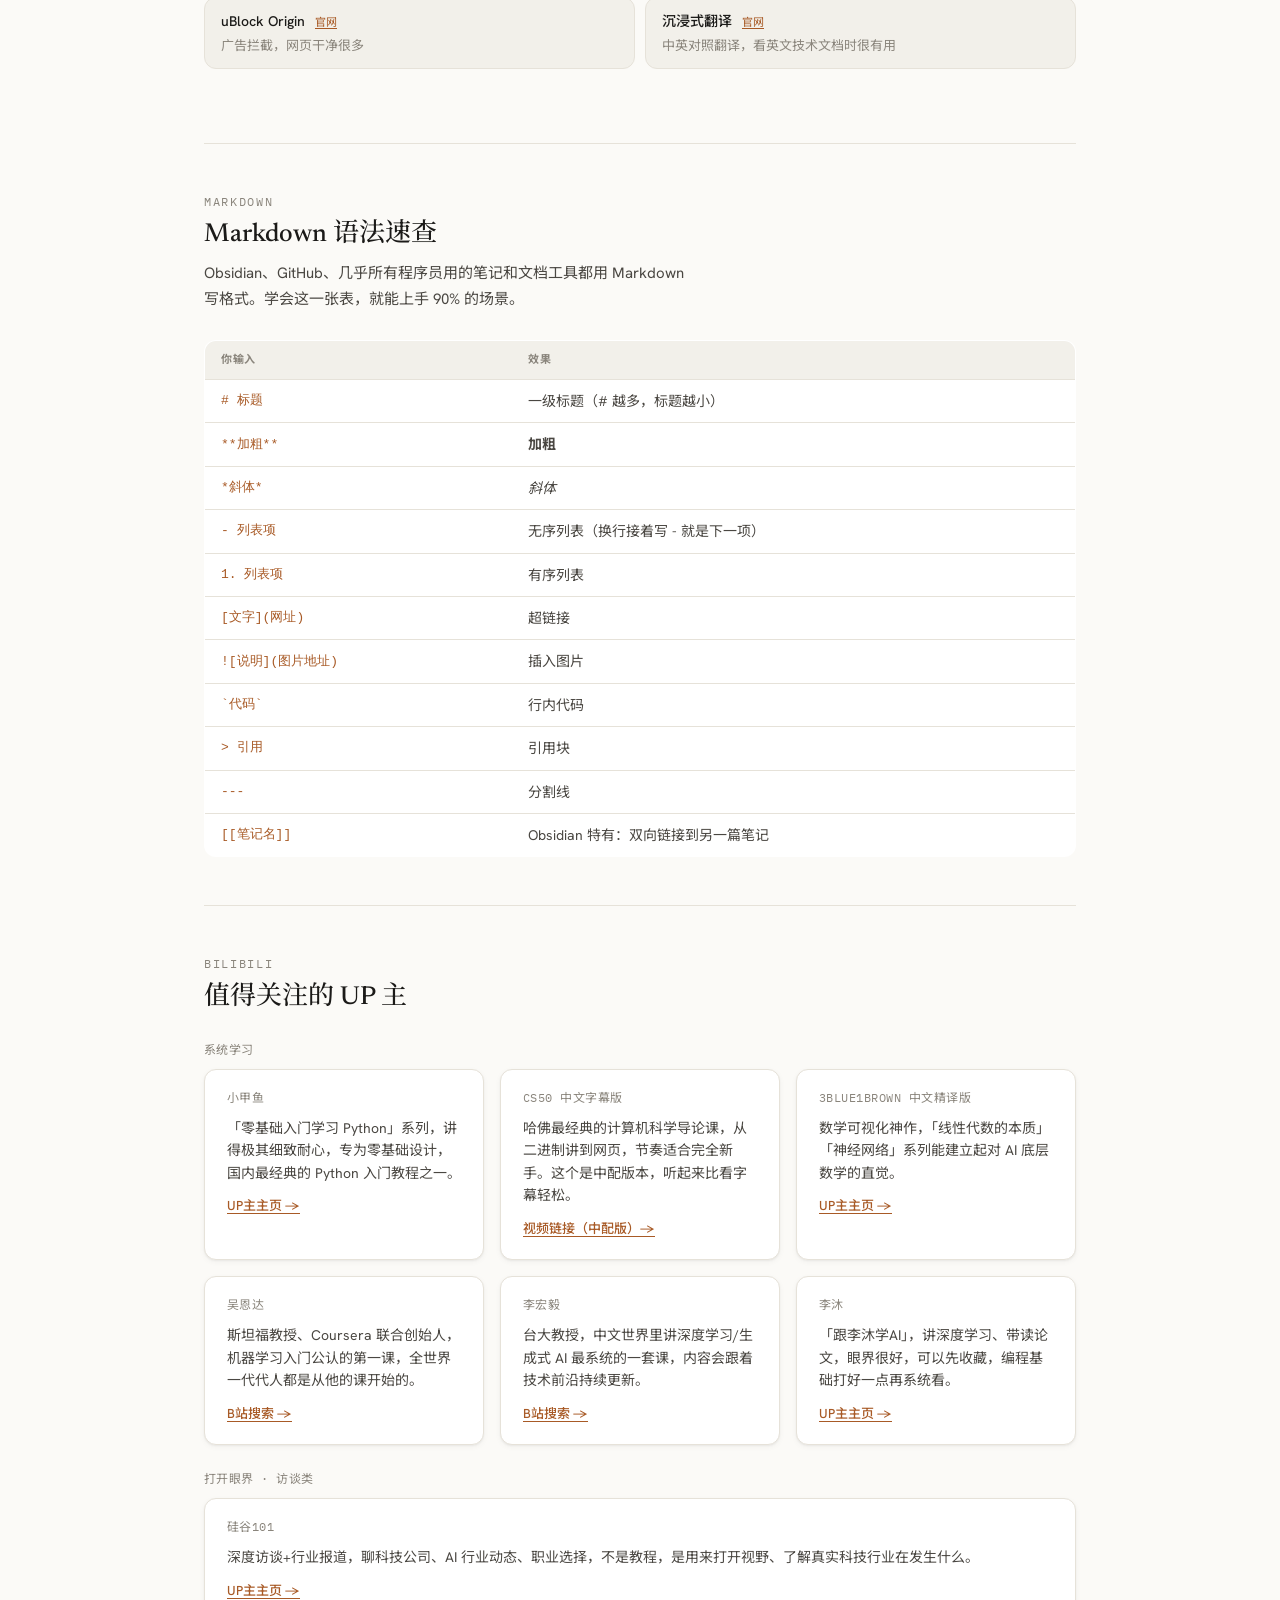
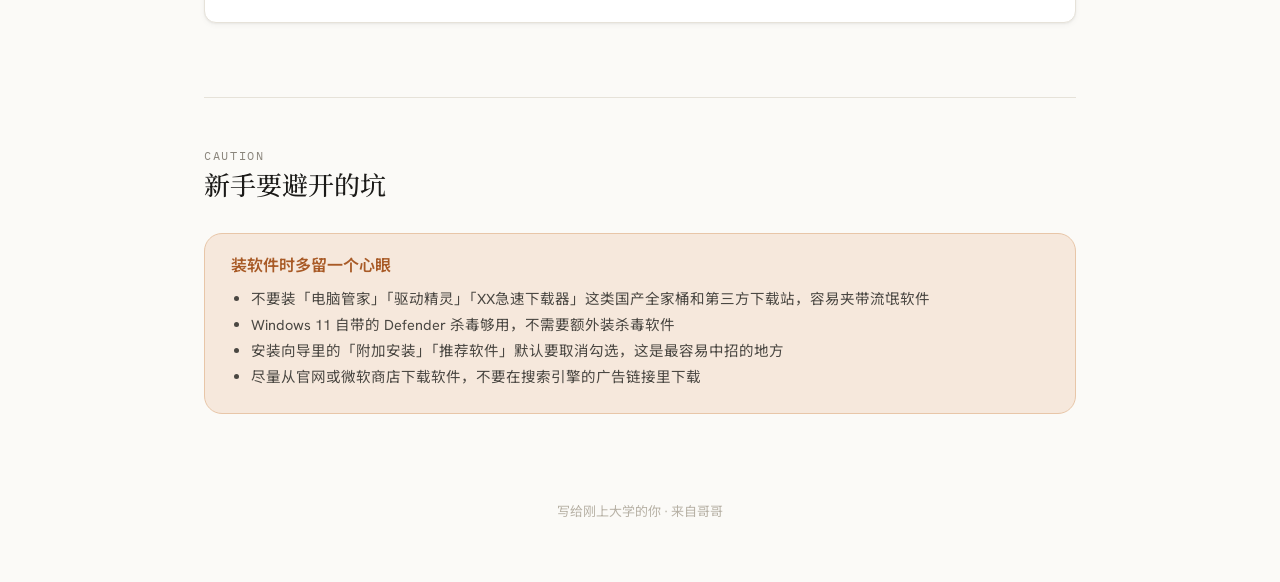
==== commit c375d276: "Add direct links to every typing/UP主 card for consistent layout; use provided CS50 Chinese-dub link" ====
--- a/index.html
+++ b/index.html
@@ -133,16 +133,19 @@
         <span class="tag">中文 + 英文</span>
         <h3>金山打字通</h3>
         <p>最经典的中文打字教程网站，拼音、五笔、英文都能练，界面对新手友好。先用它把键位、指法过一遍。</p>
+        <a class="link" href="https://dazi.kingsoft.com/" target="_blank" rel="noopener">官网 →</a>
       </div>
       <div class="card">
         <span class="tag">纯英文</span>
         <h3>keybr.com</h3>
         <p>英文盲打，难度会自动适应你的水平。练熟后打代码里的英文变量名会顺手很多。</p>
+        <a class="link" href="https://www.keybr.com/" target="_blank" rel="noopener">官网 →</a>
       </div>
       <div class="card">
         <span class="tag">游戏化</span>
         <h3>typing.com</h3>
         <p>游戏化程度更高，适合练久了觉得枯燥的时候换换口味。</p>
+        <a class="link" href="https://www.typing.com/" target="_blank" rel="noopener">官网 →</a>
       </div>
     </div>
   </section>
@@ -231,26 +234,32 @@
         <div class="card">
           <h3>小甲鱼</h3>
           <p>「零基础入门学习 Python」系列，讲得极其细致耐心，专为零基础设计，国内最经典的 Python 入门教程之一。</p>
+          <a class="link" href="https://space.bilibili.com/314076440" target="_blank" rel="noopener">UP主主页 →</a>
         </div>
         <div class="card">
           <h3>CS50 中文字幕版</h3>
-          <p>B 站搜「CS50 中文」。哈佛最经典的计算机科学导论课，从二进制讲到网页，节奏适合完全新手。</p>
+          <p>哈佛最经典的计算机科学导论课，从二进制讲到网页，节奏适合完全新手。这个是中配版本，听起来比看字幕轻松。</p>
+          <a class="link" href="https://www.bilibili.com/video/BV1vkWbzSEUh/" target="_blank" rel="noopener">视频链接（中配版）→</a>
         </div>
         <div class="card">
           <h3>3Blue1Brown 中文精译版</h3>
           <p>数学可视化神作，「线性代数的本质」「神经网络」系列能建立起对 AI 底层数学的直觉。</p>
+          <a class="link" href="https://space.bilibili.com/88461692" target="_blank" rel="noopener">UP主主页 →</a>
         </div>
         <div class="card">
           <h3>吴恩达</h3>
-          <p>B 站搜「吴恩达」。斯坦福教授、Coursera 联合创始人，机器学习入门公认的第一课，全世界一代代人都是从他的课开始的。</p>
+          <p>斯坦福教授、Coursera 联合创始人，机器学习入门公认的第一课，全世界一代代人都是从他的课开始的。</p>
+          <a class="link" href="https://search.bilibili.com/all?keyword=%E5%90%B4%E6%81%A9%E8%BE%BE%E6%B7%B1%E5%BA%A6%E5%AD%A6%E4%B9%A0" target="_blank" rel="noopener">B站搜索 →</a>
         </div>
         <div class="card">
           <h3>李宏毅</h3>
-          <p>B 站搜「李宏毅」。台大教授，中文世界里讲深度学习/生成式 AI 最系统的一套课，内容会跟着技术前沿持续更新。</p>
+          <p>台大教授，中文世界里讲深度学习/生成式 AI 最系统的一套课，内容会跟着技术前沿持续更新。</p>
+          <a class="link" href="https://search.bilibili.com/all?keyword=%E6%9D%8E%E5%AE%8F%E6%AF%85%E6%9C%BA%E5%99%A8%E5%AD%A6%E4%B9%A0" target="_blank" rel="noopener">B站搜索 →</a>
         </div>
         <div class="card">
           <h3>李沐</h3>
           <p>「跟李沐学AI」，讲深度学习、带读论文，眼界很好，可以先收藏，编程基础打好一点再系统看。</p>
+          <a class="link" href="https://space.bilibili.com/1567748478" target="_blank" rel="noopener">UP主主页 →</a>
         </div>
       </div>
     </div>
@@ -261,6 +270,7 @@
         <div class="card">
           <h3>硅谷101</h3>
           <p>深度访谈+行业报道，聊科技公司、AI 行业动态、职业选择，不是教程，是用来打开视野、了解真实科技行业在发生什么。</p>
+          <a class="link" href="https://space.bilibili.com/508452265" target="_blank" rel="noopener">UP主主页 →</a>
         </div>
       </div>
     </div>
--- a/style.css
+++ b/style.css
@@ -85,7 +85,7 @@
 .card h3{font-size:16px; margin-bottom:6px}
 .card .tag{font-family:var(--font-mono); font-size:11px; color:var(--accent-ink); background:var(--accent-soft); padding:2px 8px; border-radius:var(--radius-pill); display:inline-block; margin-bottom:10px}
 .card p{font-size:14px; color:var(--ink-soft); line-height:1.6}
-.card a.link{font-size:13px; color:var(--accent-ink); text-decoration:underline; text-underline-offset:3px}
+.card a.link{font-size:13px; color:var(--accent-ink); text-decoration:underline; text-underline-offset:3px; display:block; margin-top:12px}
 a.link{color:var(--accent-ink); text-decoration:underline; text-underline-offset:3px; font-weight:500}
 
 .software-group{margin-bottom:26px}
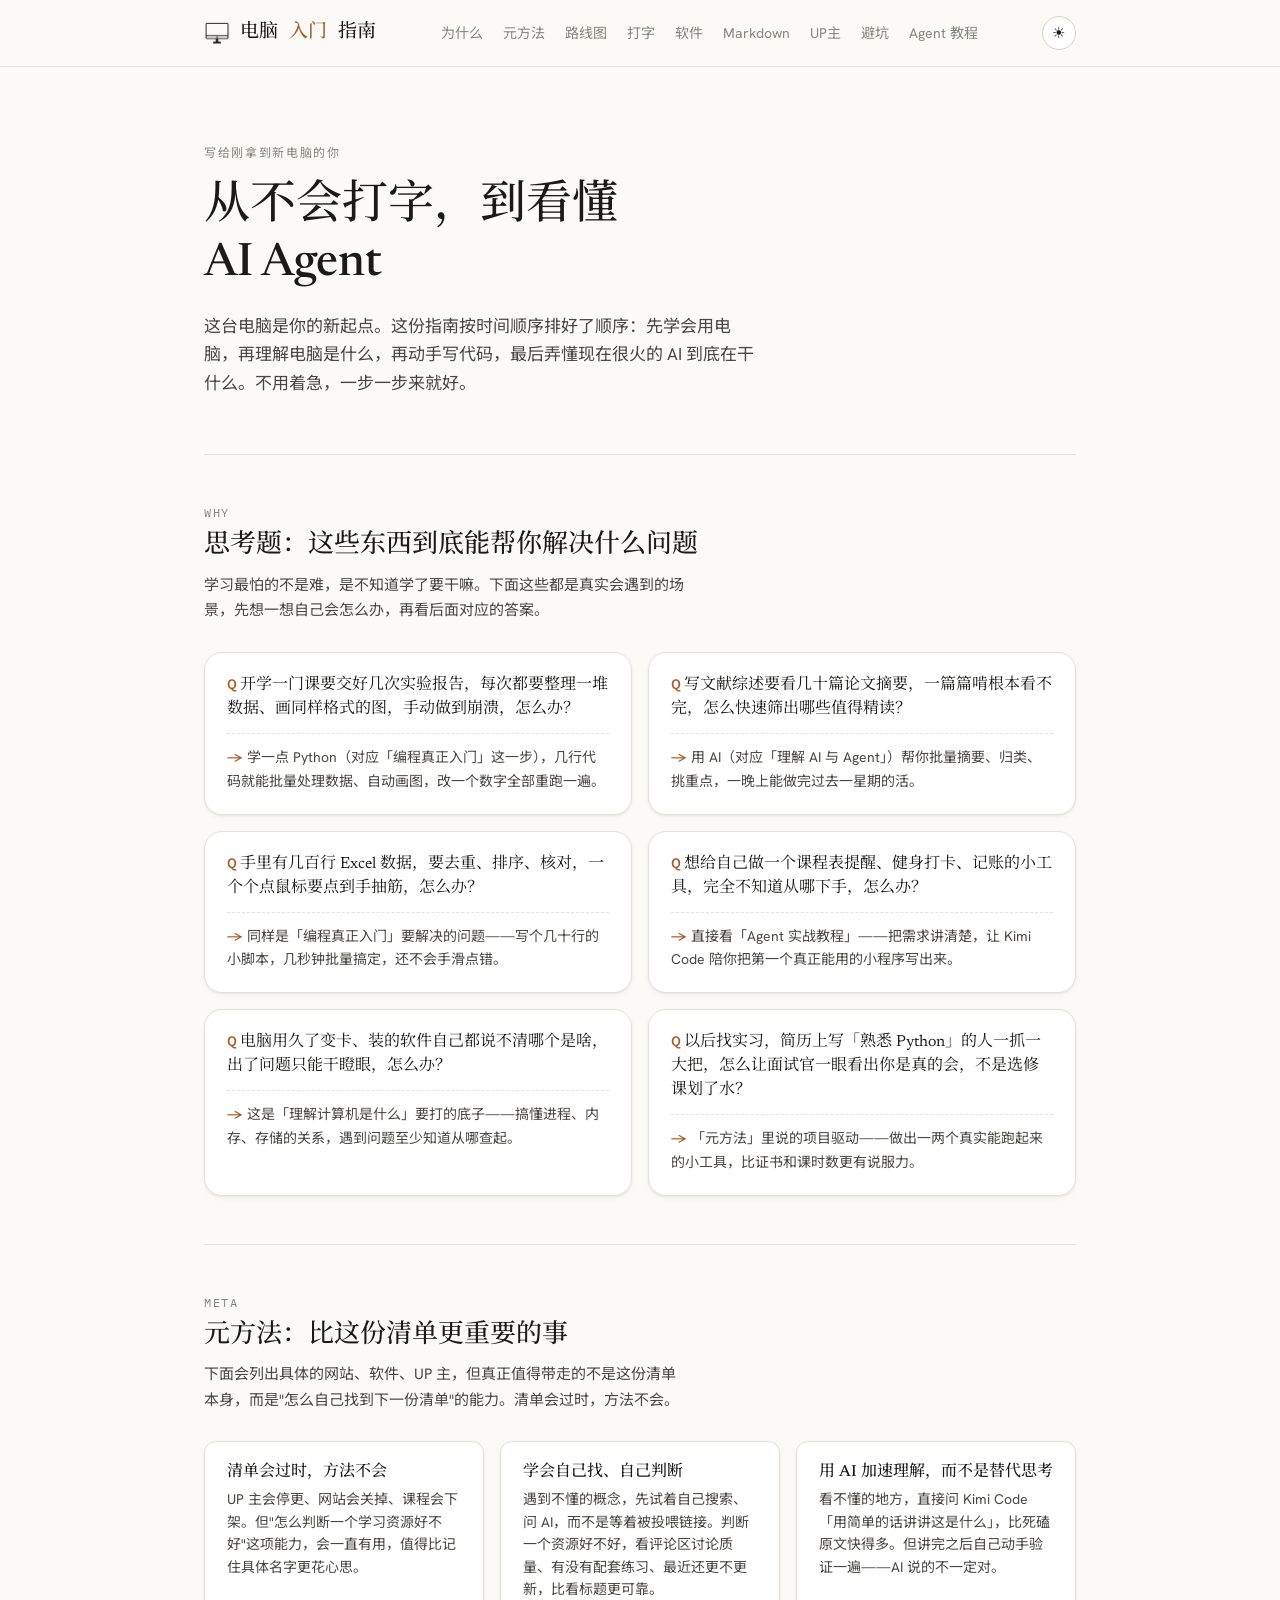
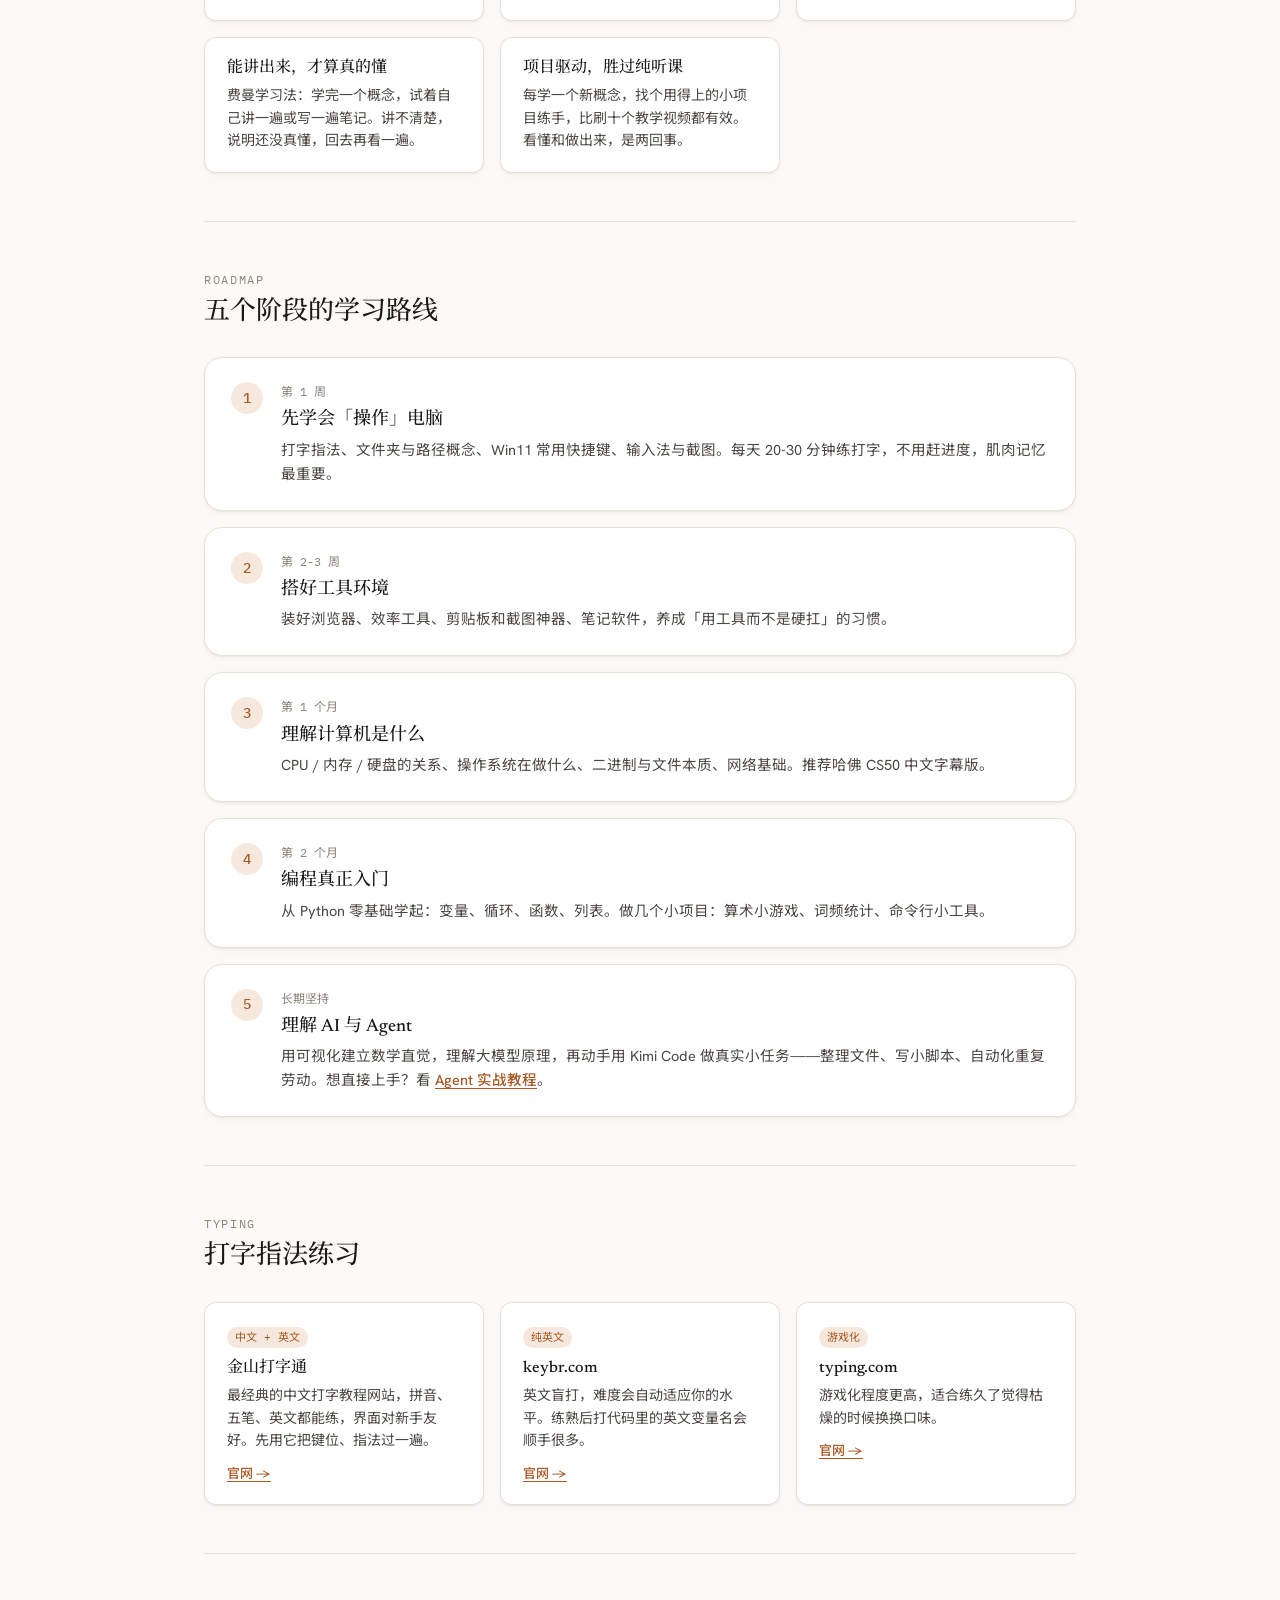
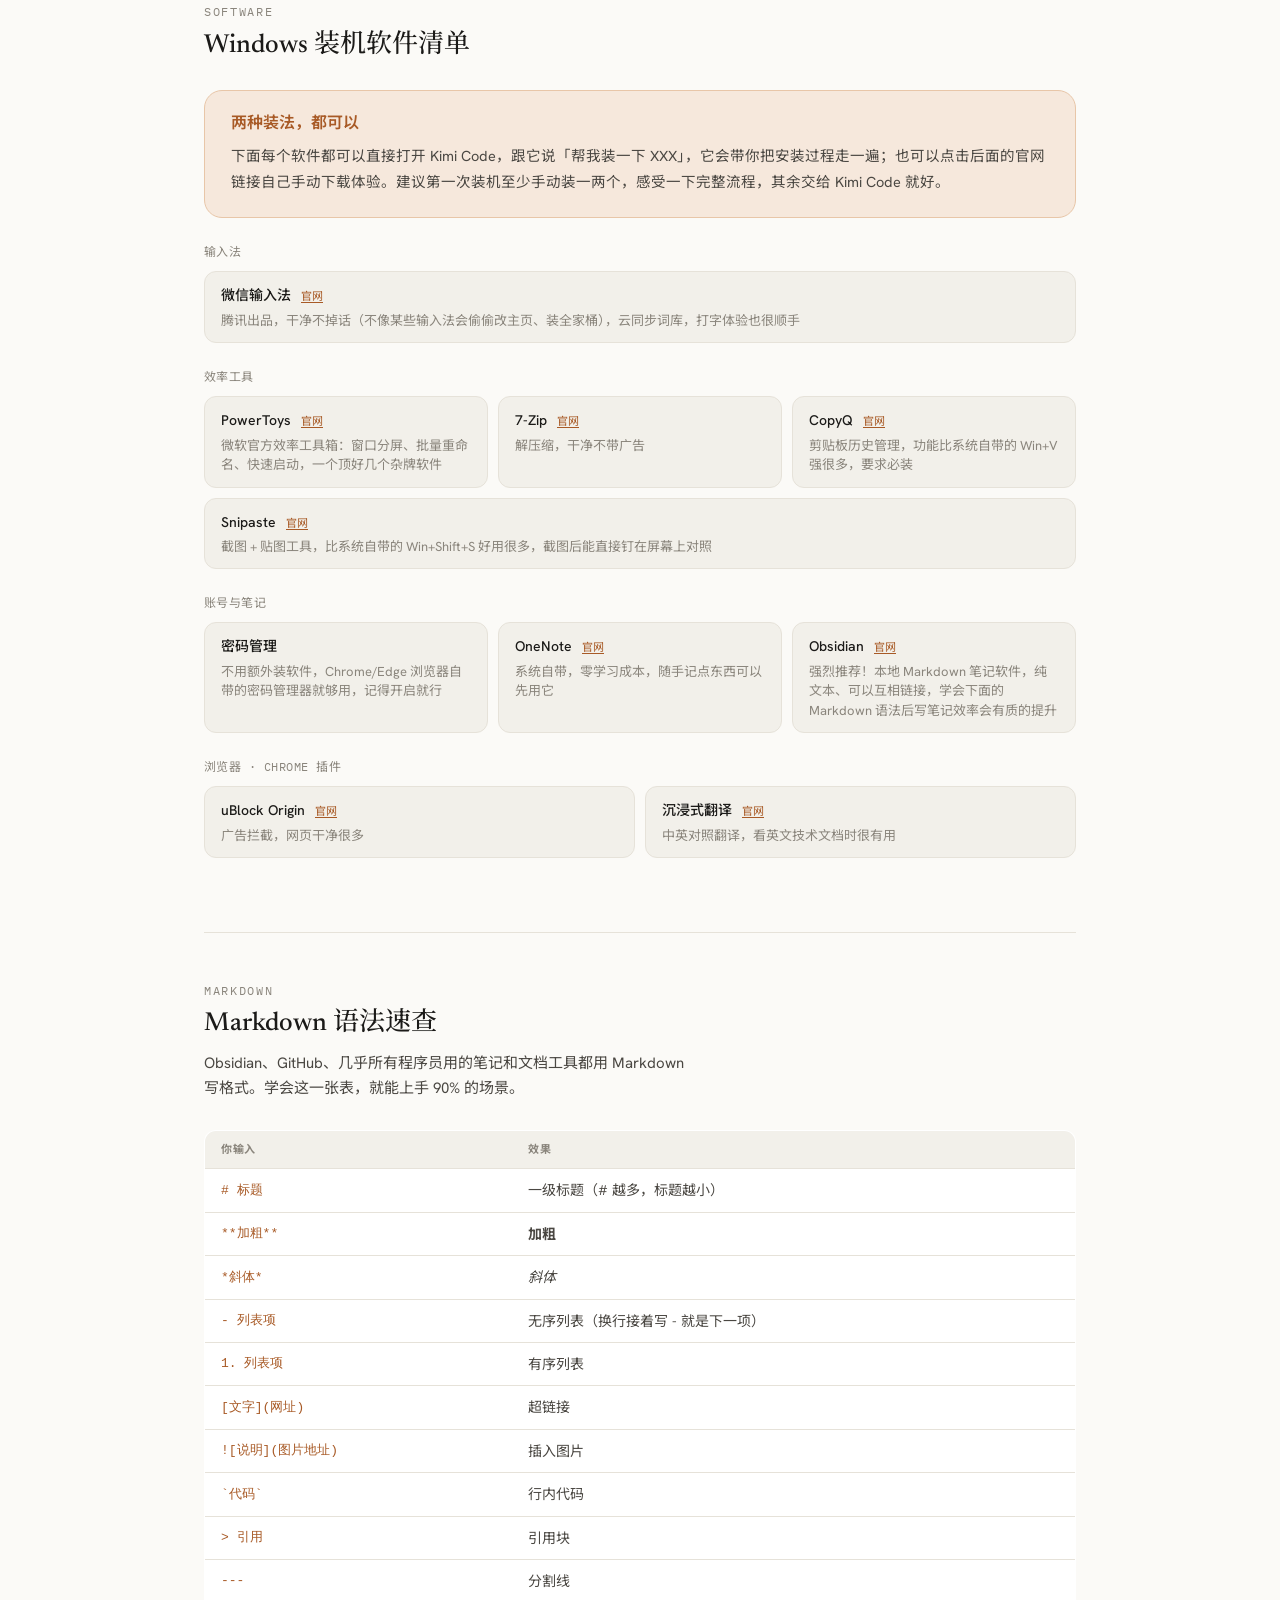
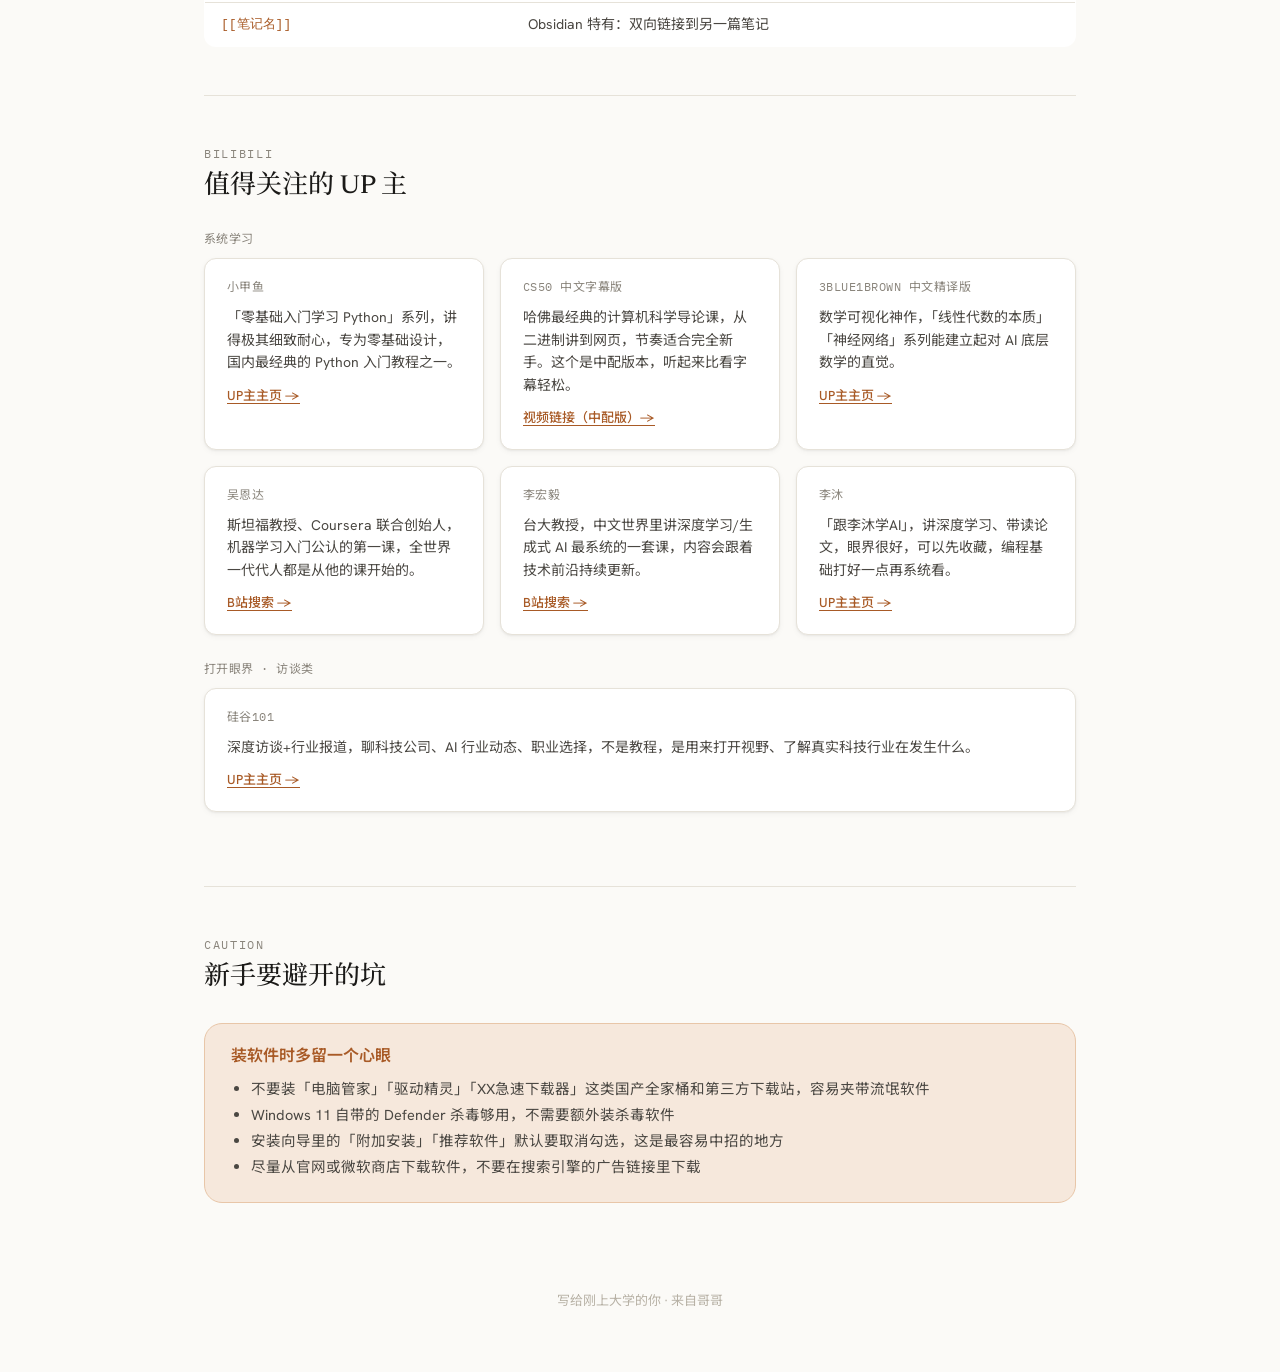
==== commit 84bbebea: "Add motivating thinking-questions section tying skills to concrete problems" ====
--- a/index.html
+++ b/index.html
@@ -24,6 +24,7 @@
   <div class="header-inner">
     <a class="brand" href="index.html"><img src="logo.png" width="26" height="24" alt="电脑" role="presentation">电脑 <span>入门</span> 指南</a>
     <nav>
+      <a href="#why">为什么</a>
       <a href="#meta">元方法</a>
       <a href="#roadmap">路线图</a>
       <a href="#typing">打字</a>
@@ -42,6 +43,40 @@
     <span class="eyebrow">写给刚拿到新电脑的你</span>
     <h1>从不会打字，到看懂 AI Agent</h1>
     <p>这台电脑是你的新起点。这份指南按时间顺序排好了顺序：先学会用电脑，再理解电脑是什么，再动手写代码，最后弄懂现在很火的 AI 到底在干什么。不用着急，一步一步来就好。</p>
+  </section>
+
+  <section id="why">
+    <div class="section-head">
+      <span class="eyebrow">WHY</span>
+      <h2>思考题：这些东西到底能帮你解决什么问题</h2>
+      <p class="lead">学习最怕的不是难，是不知道学了要干嘛。下面这些都是真实会遇到的场景，先想一想自己会怎么办，再看后面对应的答案。</p>
+    </div>
+    <div class="grid grid-wide">
+      <div class="qa">
+        <p class="q">开学一门课要交好几次实验报告，每次都要整理一堆数据、画同样格式的图，手动做到崩溃，怎么办？</p>
+        <p class="a">学一点 Python（对应「编程真正入门」这一步），几行代码就能批量处理数据、自动画图，改一个数字全部重跑一遍。</p>
+      </div>
+      <div class="qa">
+        <p class="q">写文献综述要看几十篇论文摘要，一篇篇啃根本看不完，怎么快速筛出哪些值得精读？</p>
+        <p class="a">用 AI（对应「理解 AI 与 Agent」）帮你批量摘要、归类、挑重点，一晚上能做完过去一星期的活。</p>
+      </div>
+      <div class="qa">
+        <p class="q">手里有几百行 Excel 数据，要去重、排序、核对，一个个点鼠标要点到手抽筋，怎么办？</p>
+        <p class="a">同样是「编程真正入门」要解决的问题——写个几十行的小脚本，几秒钟批量搞定，还不会手滑点错。</p>
+      </div>
+      <div class="qa">
+        <p class="q">想给自己做一个课程表提醒、健身打卡、记账的小工具，完全不知道从哪下手，怎么办？</p>
+        <p class="a">直接看「Agent 实战教程」——把需求讲清楚，让 Kimi Code 陪你把第一个真正能用的小程序写出来。</p>
+      </div>
+      <div class="qa">
+        <p class="q">电脑用久了变卡、装的软件自己都说不清哪个是啥，出了问题只能干瞪眼，怎么办？</p>
+        <p class="a">这是「理解计算机是什么」要打的底子——搞懂进程、内存、存储的关系，遇到问题至少知道从哪查起。</p>
+      </div>
+      <div class="qa">
+        <p class="q">以后找实习，简历上写「熟悉 Python」的人一抓一大把，怎么让面试官一眼看出你是真的会，不是选修课划了水？</p>
+        <p class="a">「元方法」里说的项目驱动——做出一两个真实能跑起来的小工具，比证书和课时数更有说服力。</p>
+      </div>
+    </div>
   </section>
 
   <section id="meta">
--- a/style.css
+++ b/style.css
@@ -78,6 +78,15 @@
 .stage code{background:var(--paper-sunken); padding:1px 6px; border-radius:4px}
 
 .grid{display:grid; grid-template-columns:repeat(auto-fit,minmax(240px,1fr)); gap:16px}
+.grid-wide{grid-template-columns:repeat(auto-fit,minmax(320px,1fr))}
+.qa{
+  background:var(--paper-raised); border:1px solid var(--line); border-radius:var(--radius-lg);
+  padding:20px 22px; box-shadow:var(--shadow-sm);
+}
+.qa .q{font-family:var(--font-serif); font-size:16px; color:var(--ink); line-height:1.5}
+.qa .q::before{content:"Q  "; color:var(--accent-ink); font-family:var(--font-mono); font-weight:600; font-size:13px}
+.qa .a{font-size:14px; color:var(--ink-soft); line-height:1.7; margin-top:12px; padding-top:12px; border-top:1px dashed var(--line)}
+.qa .a::before{content:"→ "; color:var(--accent-ink); font-weight:600}
 .card{
   background:var(--paper-raised); border:1px solid var(--line); border-radius:var(--radius-md);
   padding:20px 22px; box-shadow:var(--shadow-sm);
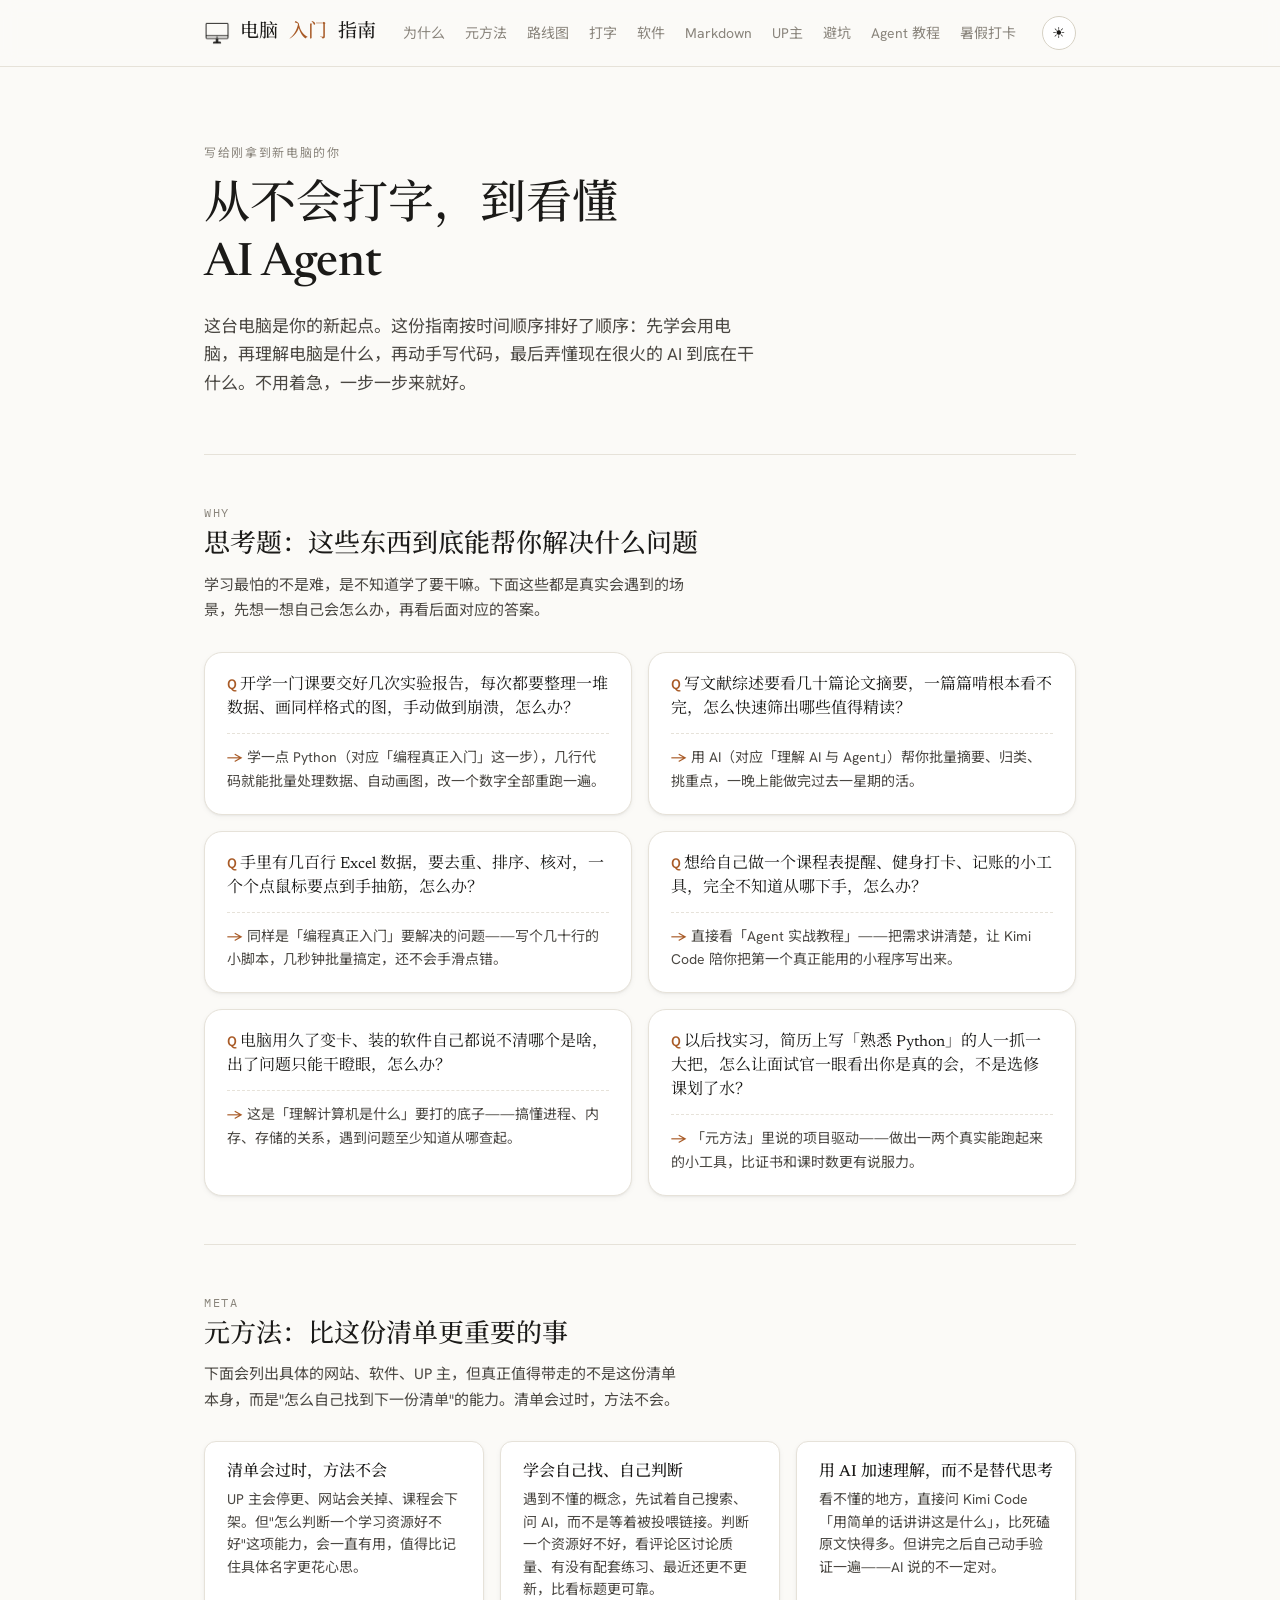
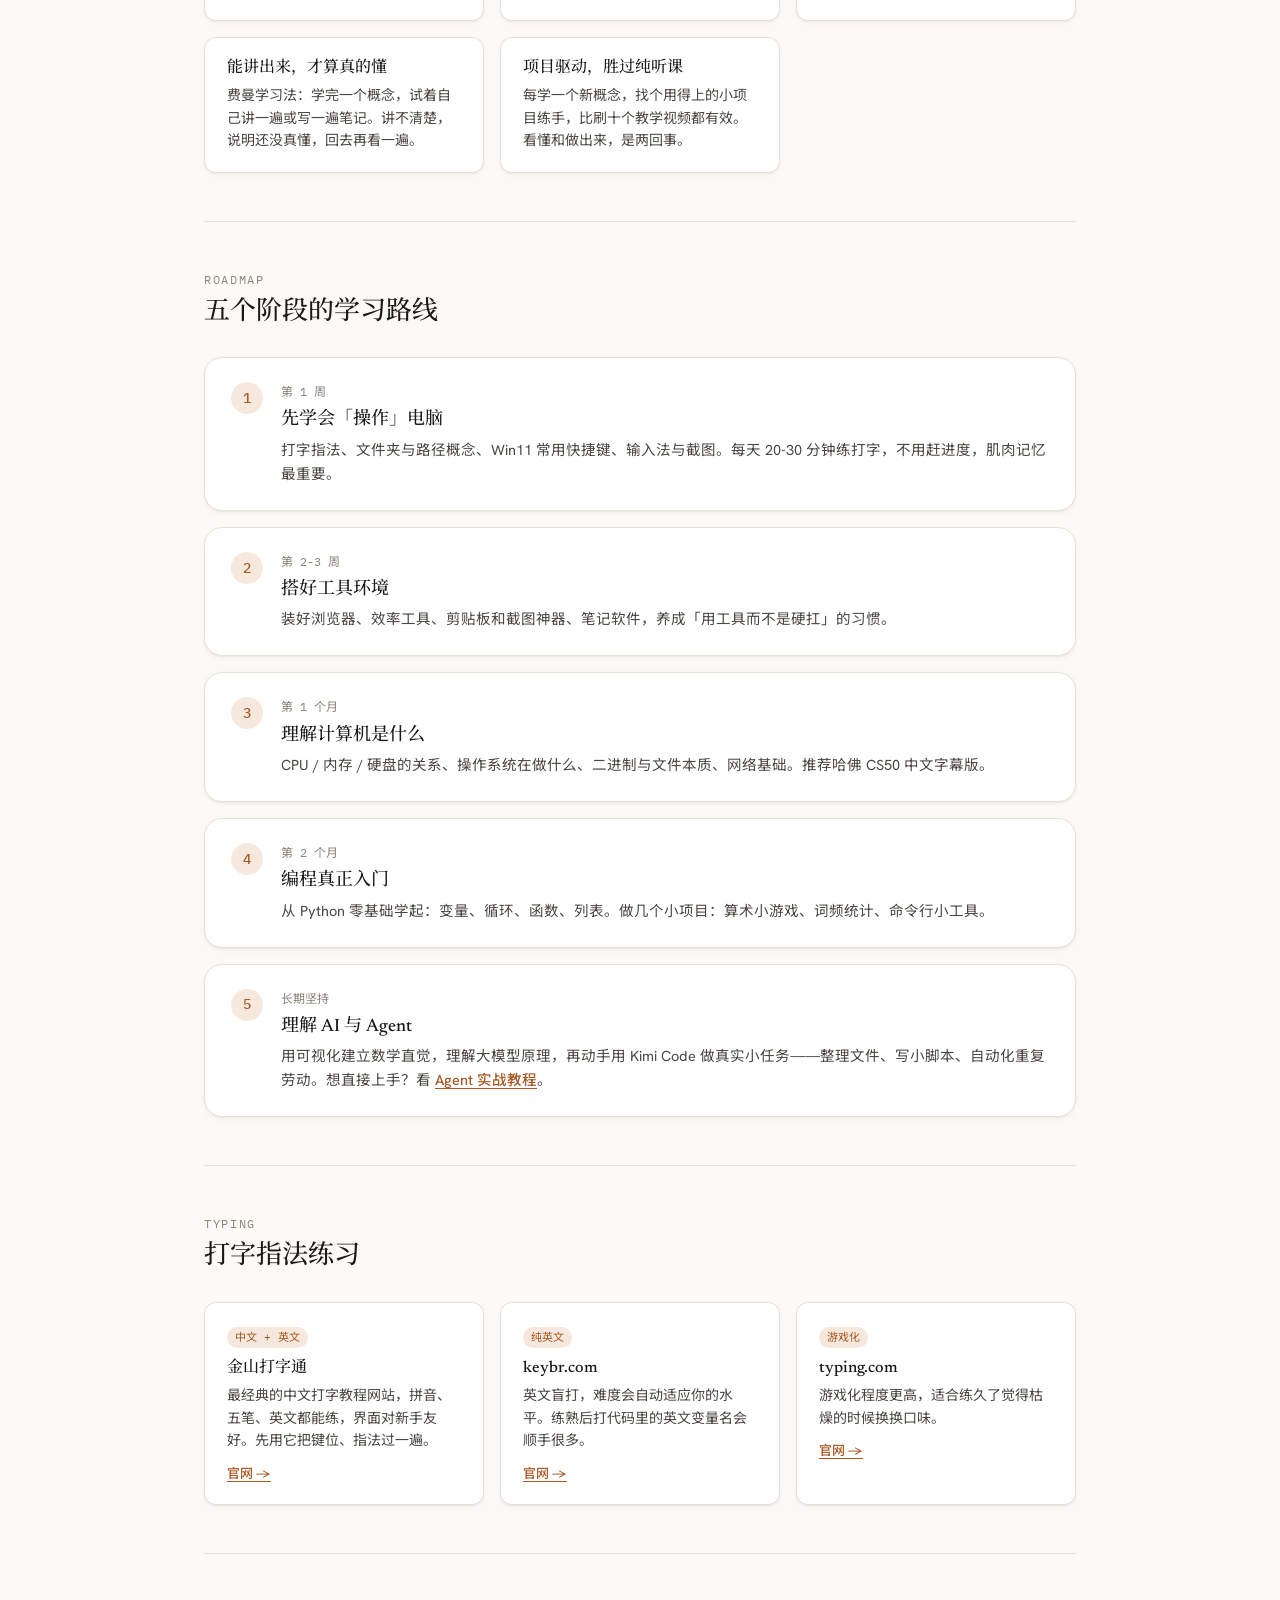
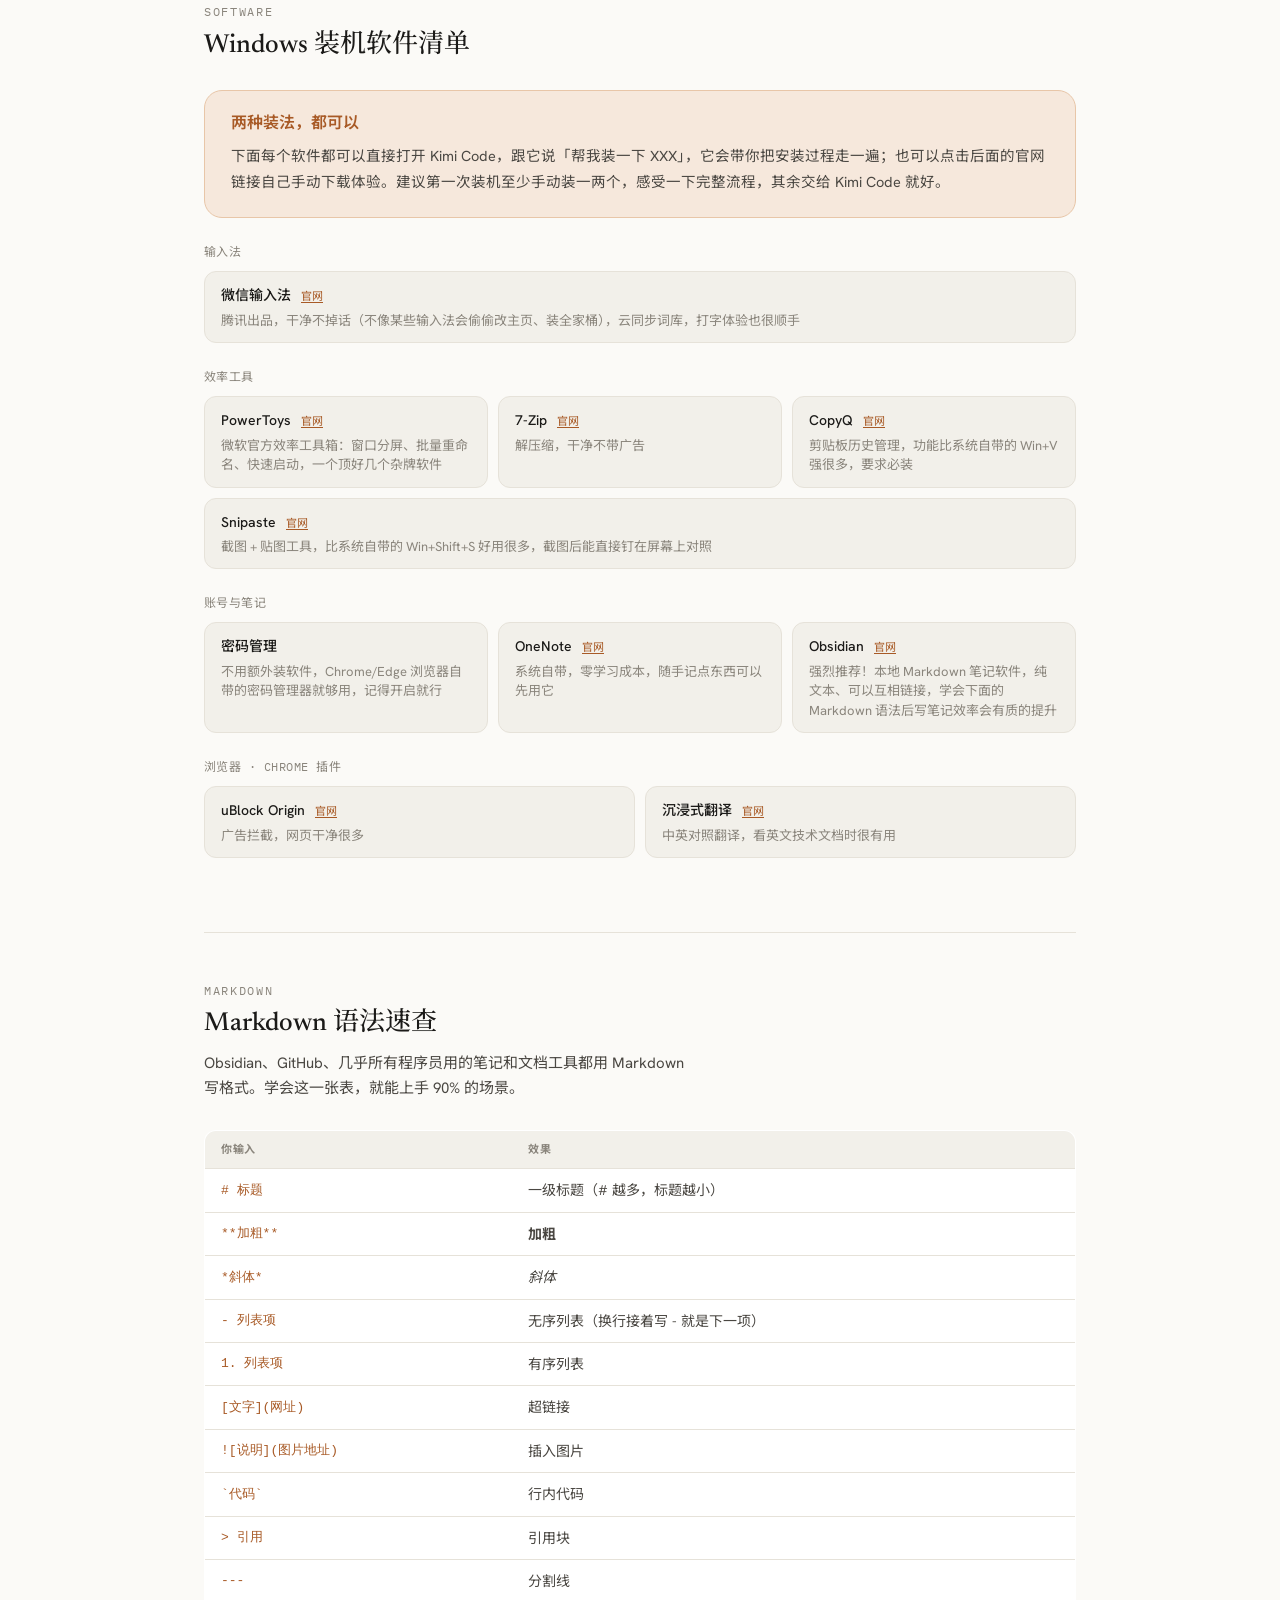
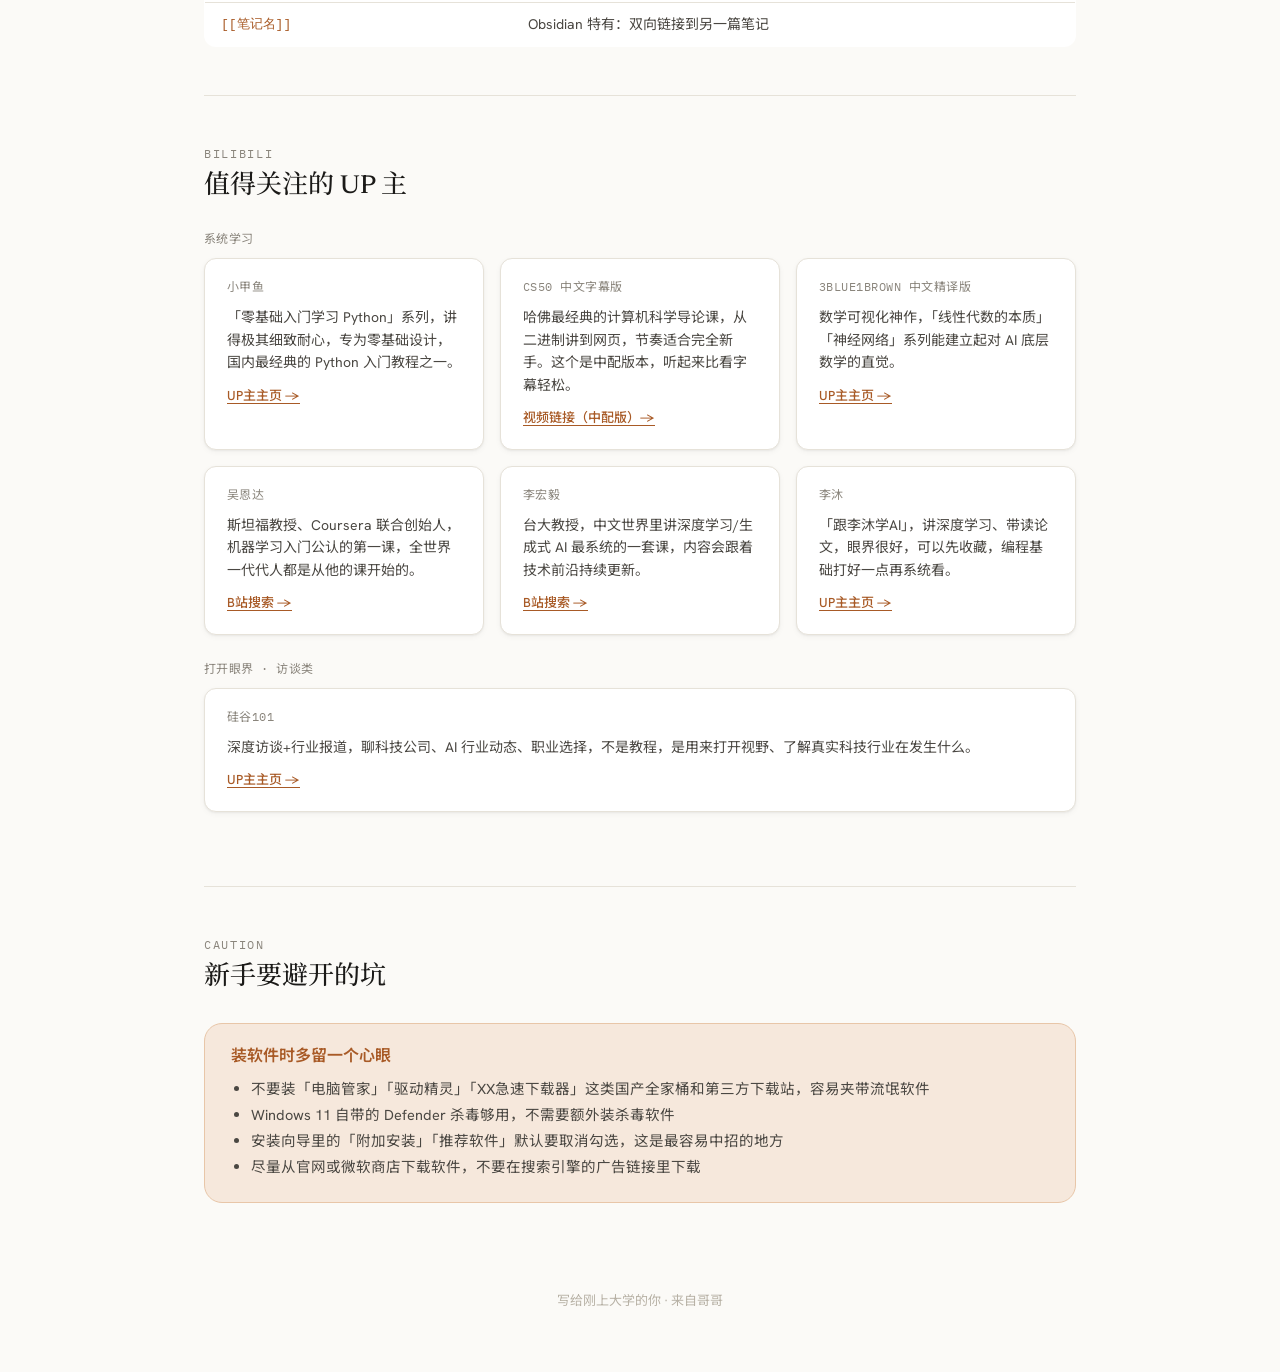
==== commit 23383688: "Add summer checkpoint checklist page with progress tracking and mentor guidance" ====
--- a/index.html
+++ b/index.html
@@ -33,6 +33,7 @@
       <a href="#bilibili">UP主</a>
       <a href="#caution">避坑</a>
       <a href="agent.html">Agent 教程</a>
+      <a href="homework.html">暑假打卡</a>
     </nav>
     <button class="theme-btn" id="themeBtn" aria-label="切换深浅色模式">☀</button>
   </div>
--- a/style.css
+++ b/style.css
@@ -136,3 +136,27 @@
 
 footer{padding:40px 0 60px; text-align:center}
 footer p{font-size:13px; color:var(--ink-faint)}
+
+.progress-wrap{display:flex; align-items:center; gap:14px; margin-bottom:32px}
+.progress-track{flex:1; height:10px; background:var(--paper-sunken); border-radius:var(--radius-pill); overflow:hidden; border:1px solid var(--line)}
+.progress-fill{height:100%; width:0%; background:var(--accent); border-radius:var(--radius-pill); transition:width .3s}
+.progress-label{font-family:var(--font-mono); font-size:13px; color:var(--ink-mute); flex:none; white-space:nowrap}
+
+.week{
+  background:var(--paper-raised); border:1px solid var(--line); border-radius:var(--radius-lg);
+  padding:22px 24px; box-shadow:var(--shadow-sm); margin-bottom:16px;
+}
+.week-head{display:flex; align-items:baseline; justify-content:space-between; gap:10px; flex-wrap:wrap; margin-bottom:14px}
+.week-head h3{font-size:17px}
+.week-when{font-family:var(--font-mono); font-size:12px; color:var(--ink-mute); white-space:nowrap}
+.check-item{display:flex; align-items:flex-start; gap:10px; padding:11px 0; border-top:1px solid var(--line)}
+.check-item:first-of-type{border-top:none; padding-top:0}
+.check-item input[type=checkbox]{margin-top:3px; width:16px; height:16px; accent-color:var(--accent); flex:none; cursor:pointer}
+.check-item label{font-size:14.5px; color:var(--ink-soft); line-height:1.6; cursor:pointer}
+.check-item label .verify{display:block; margin-top:3px; font-size:12.5px; color:var(--ink-mute)}
+.check-item input:checked + label{color:var(--ink-faint); text-decoration:line-through}
+.check-item input:checked + label .verify{text-decoration:none}
+
+.mentor-note{background:var(--paper-sunken); border:1px dashed var(--line-strong); border-radius:var(--radius-lg); padding:22px 26px}
+.mentor-note .eyebrow{margin-bottom:10px; display:block}
+.mentor-note ul{margin:0; padding-left:20px; color:var(--ink-soft); font-size:14.5px; line-height:1.85}
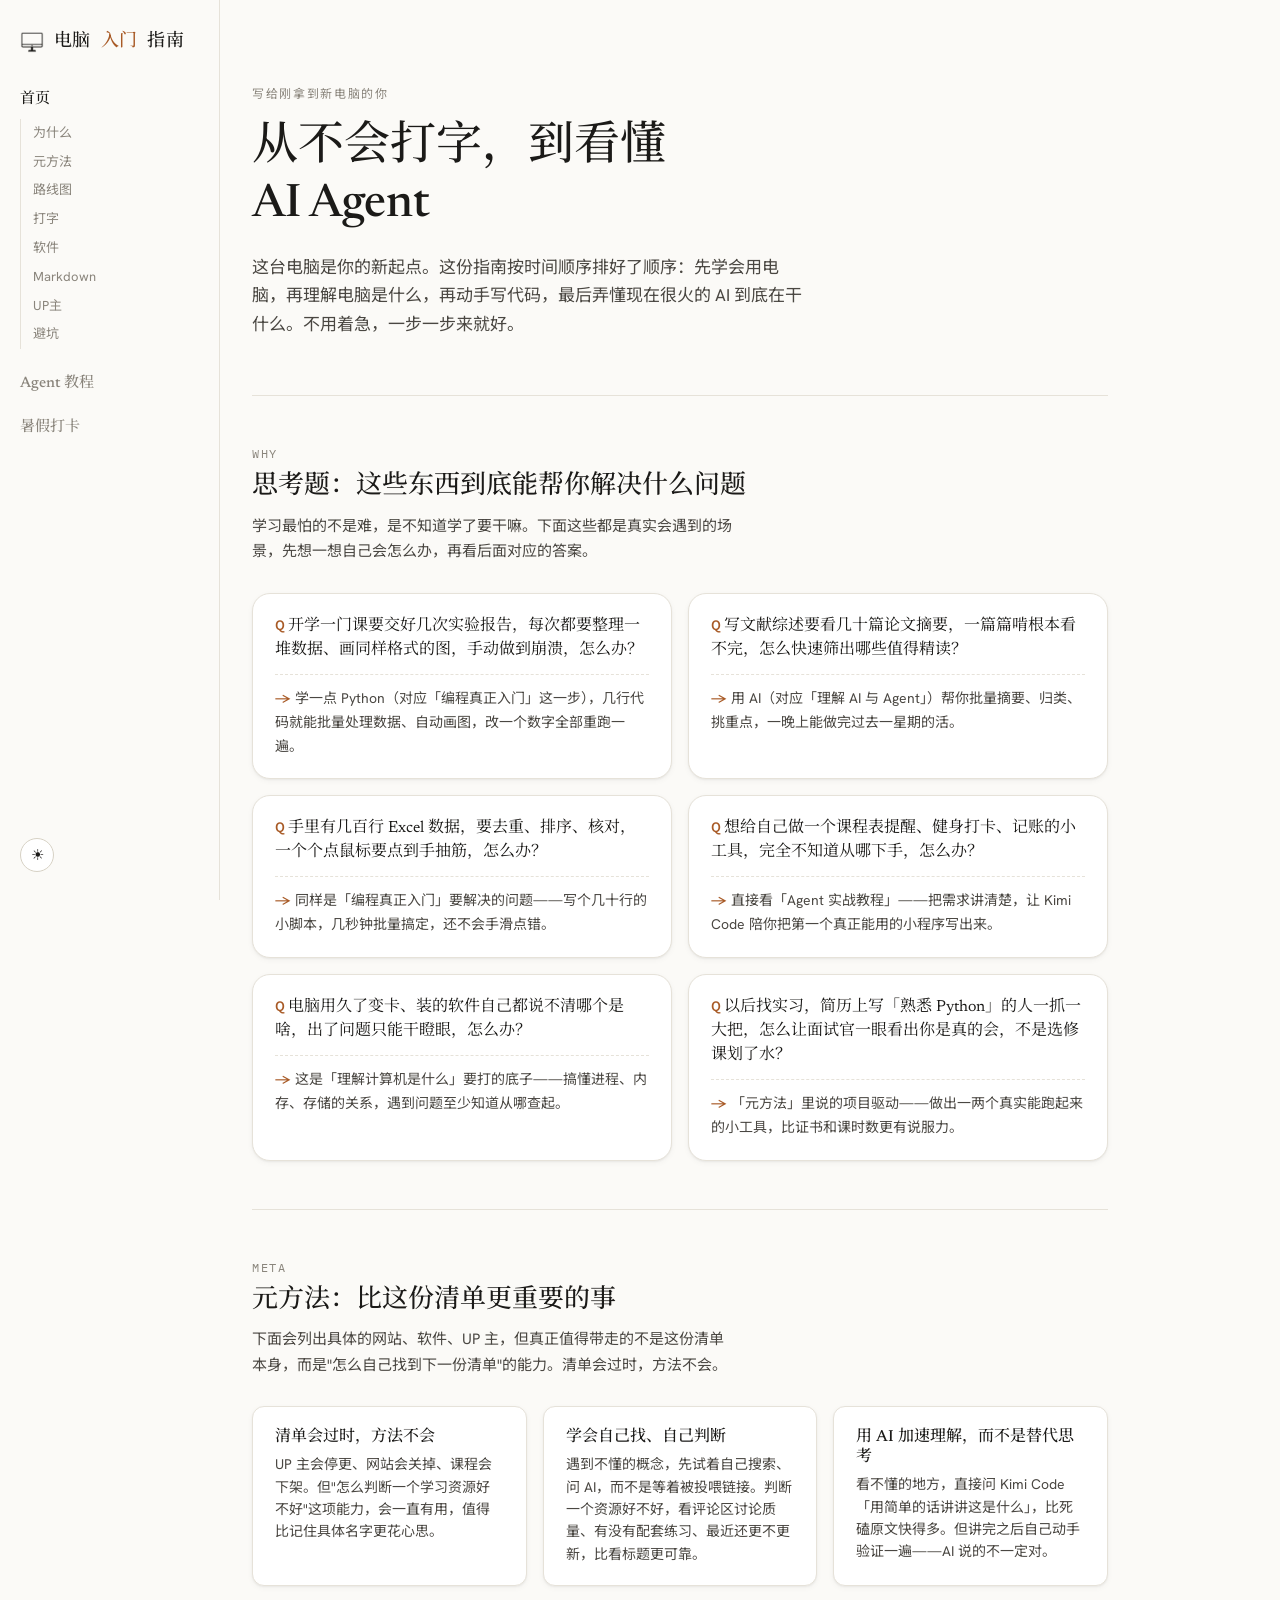
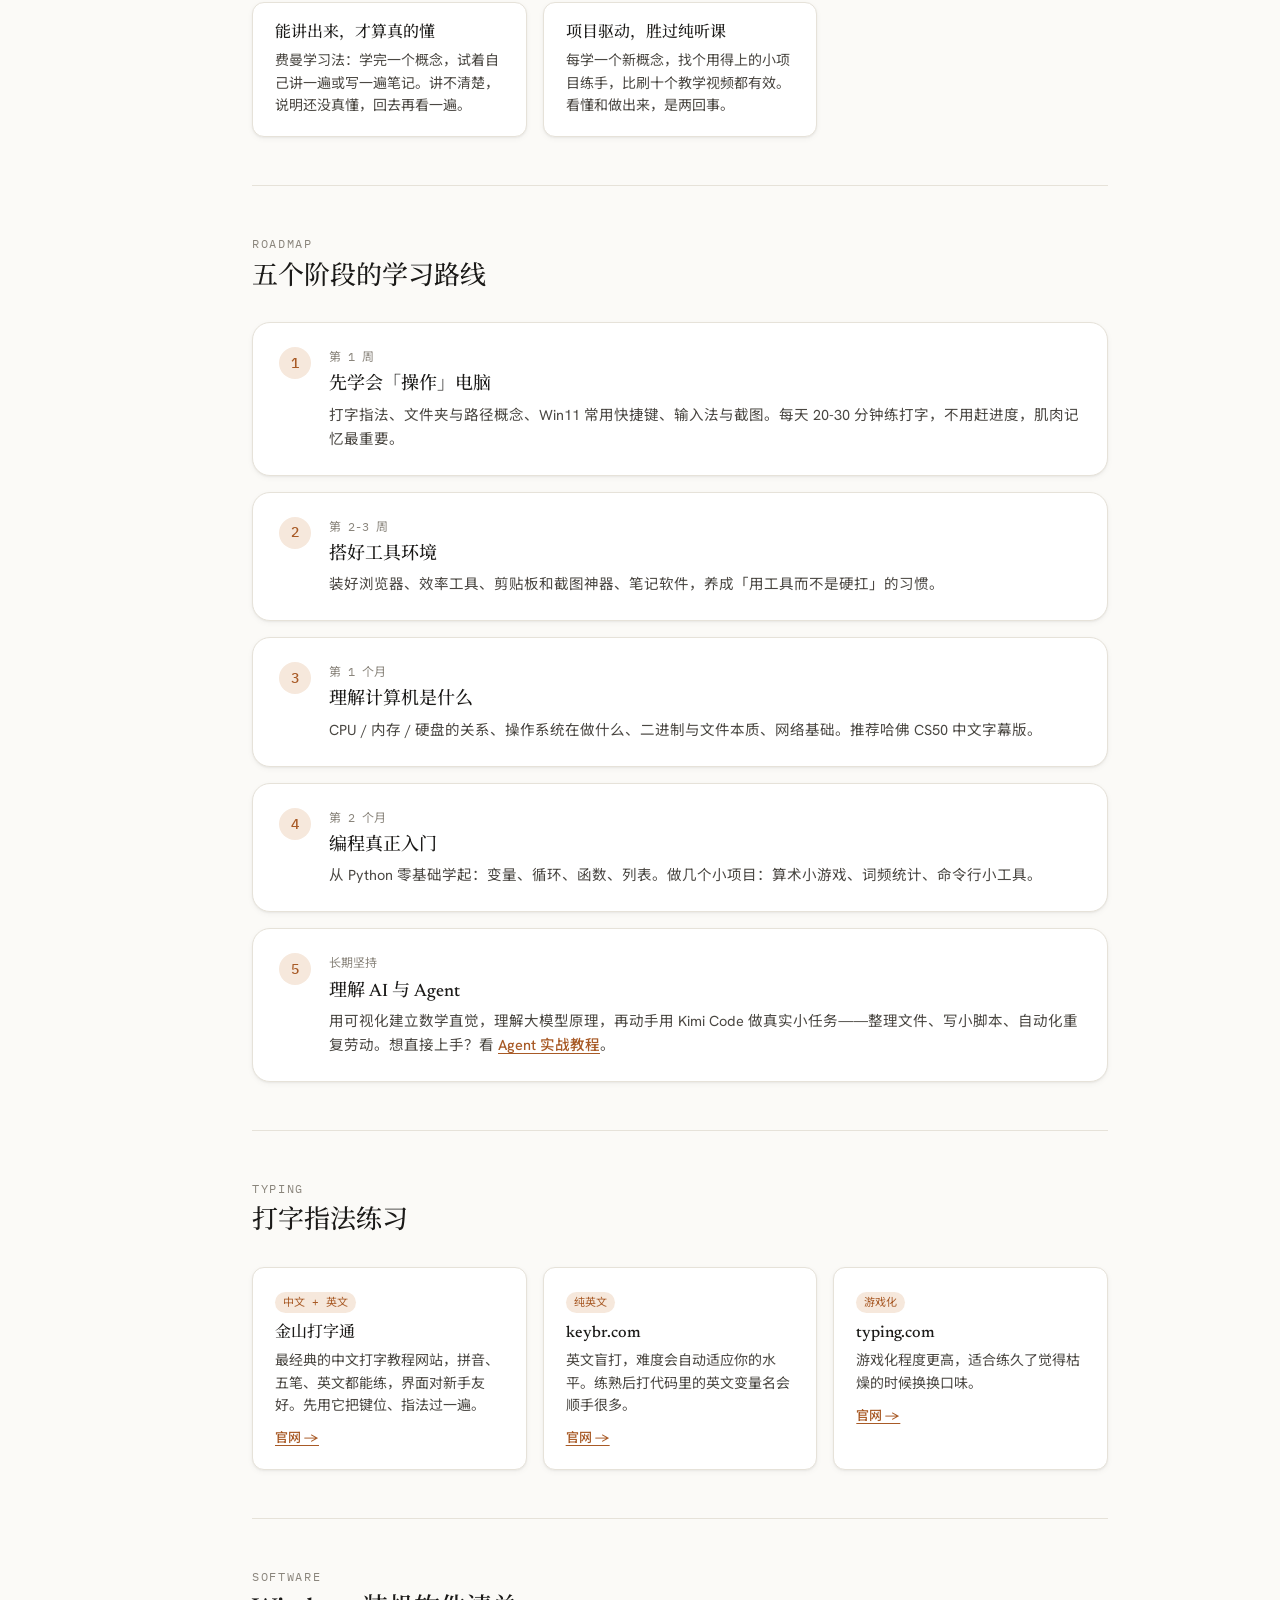
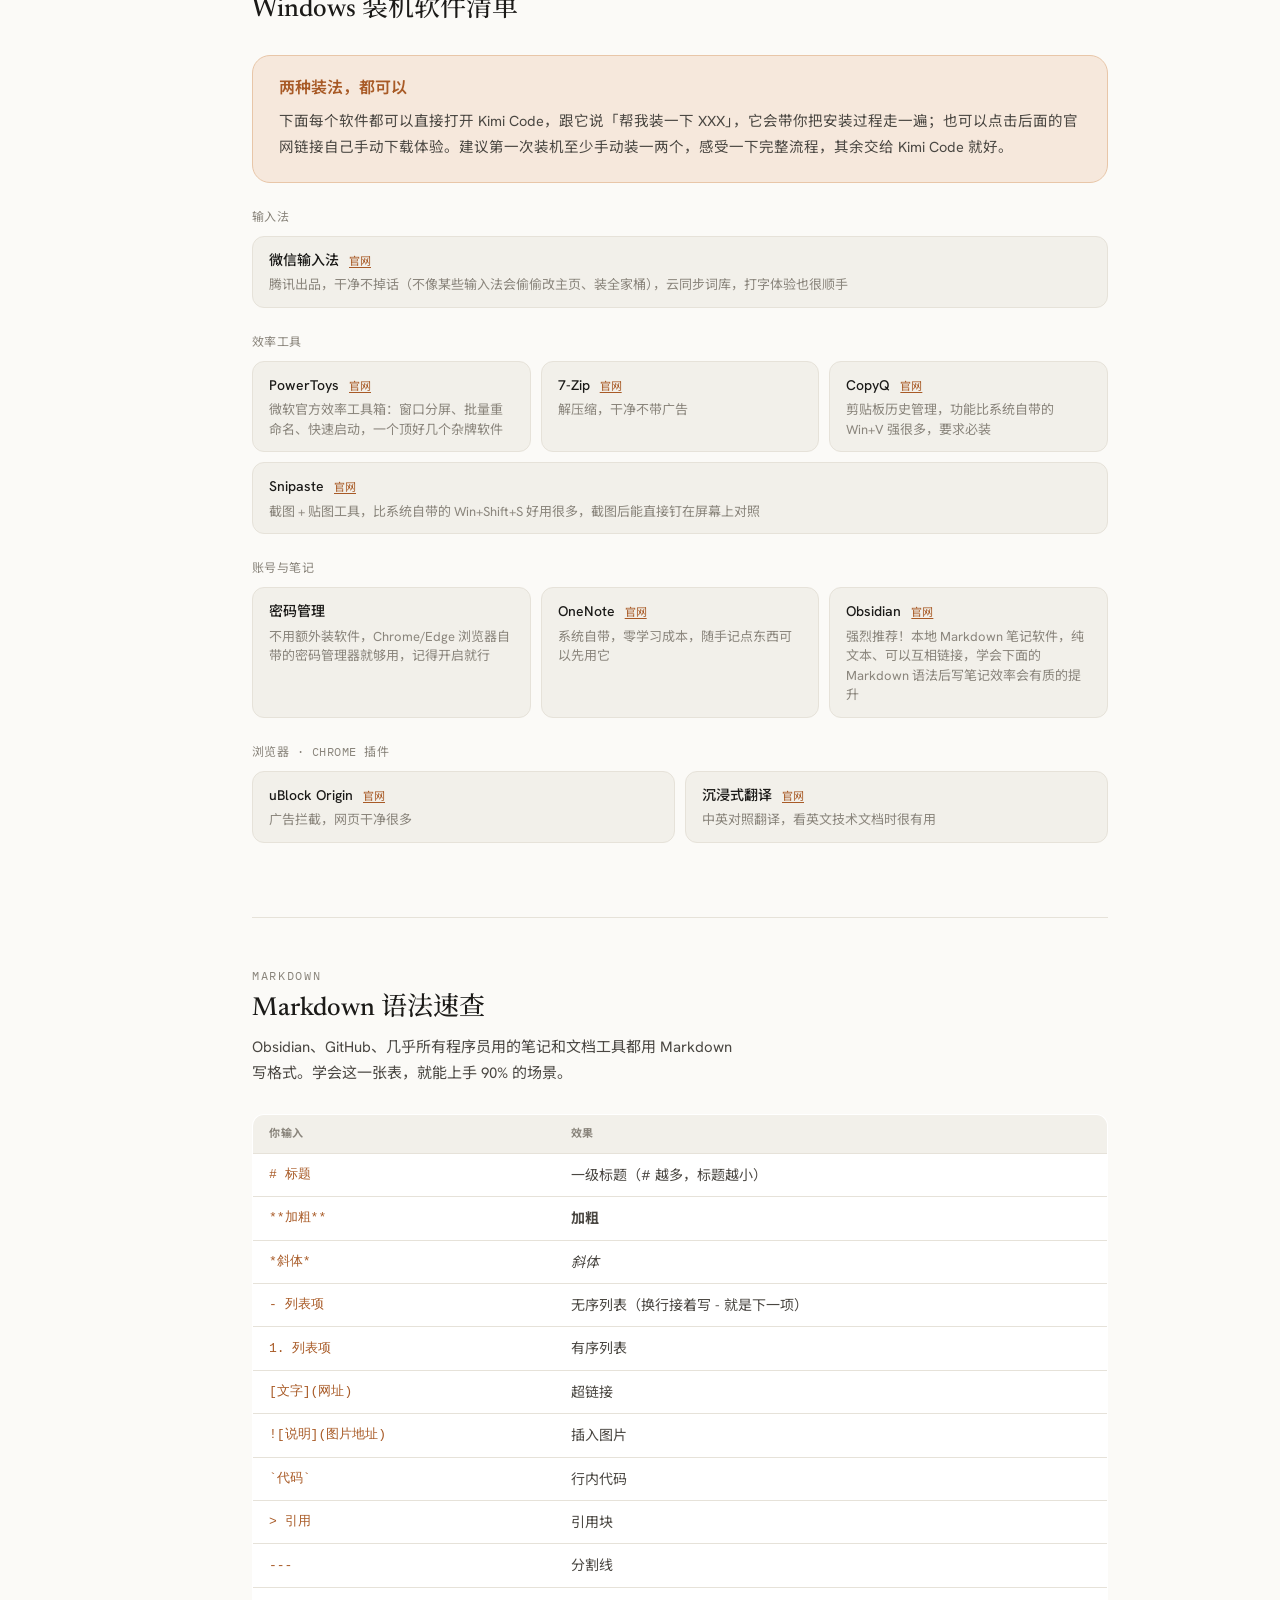
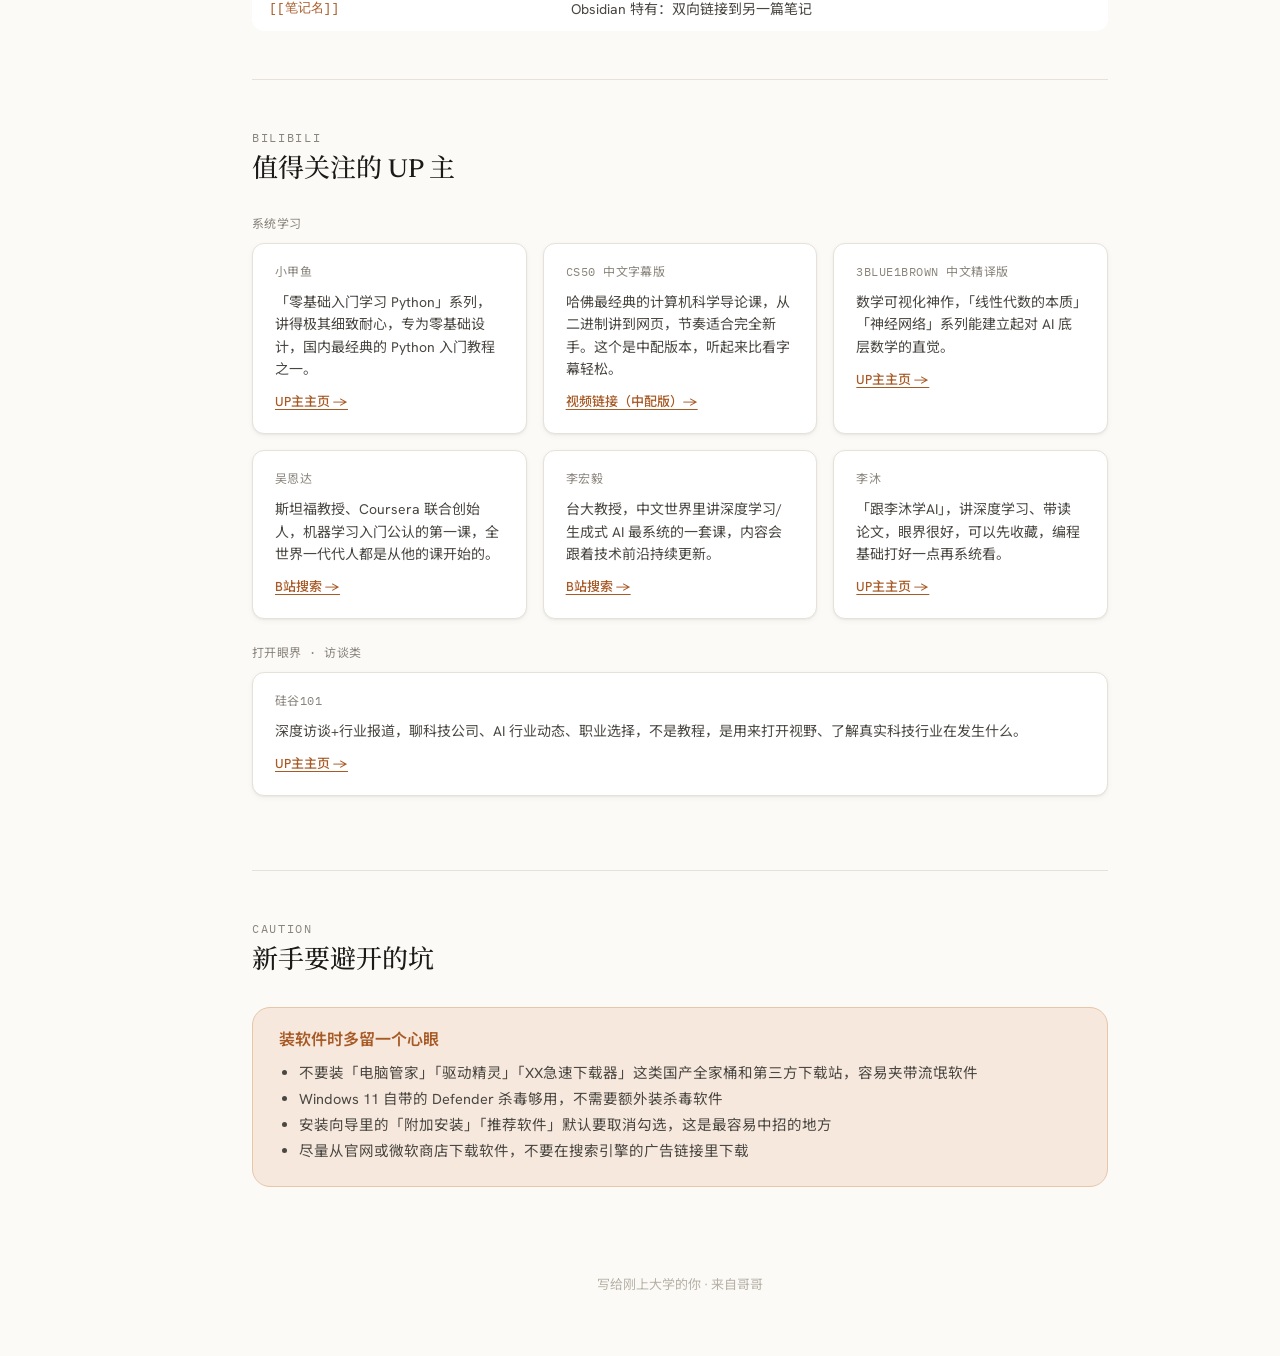
==== commit e639ddad: "Redesign navigation as a left sidebar grouping pages, with per-page subsections; set two rewards to " ====
--- a/index.html
+++ b/index.html
@@ -20,25 +20,34 @@
 </head>
 <body>
 
-<header>
-  <div class="header-inner">
-    <a class="brand" href="index.html"><img src="logo.png" width="26" height="24" alt="电脑" role="presentation">电脑 <span>入门</span> 指南</a>
-    <nav>
-      <a href="#why">为什么</a>
-      <a href="#meta">元方法</a>
-      <a href="#roadmap">路线图</a>
-      <a href="#typing">打字</a>
-      <a href="#software">软件</a>
-      <a href="#markdown">Markdown</a>
-      <a href="#bilibili">UP主</a>
-      <a href="#caution">避坑</a>
-      <a href="agent.html">Agent 教程</a>
-      <a href="homework.html">暑假打卡</a>
-    </nav>
-    <button class="theme-btn" id="themeBtn" aria-label="切换深浅色模式">☀</button>
-  </div>
-</header>
-
+<div class="shell">
+<aside class="sidebar">
+  <a class="brand" href="index.html"><img src="logo.png" width="24" height="22" alt="电脑" role="presentation">电脑 <span>入门</span> 指南</a>
+  <nav class="sidenav">
+    <div class="sidenav-page">
+      <a href="index.html" class="sidenav-page-link active">首页</a>
+      <div class="sidenav-subs">
+        <a href="#why">为什么</a>
+        <a href="#meta">元方法</a>
+        <a href="#roadmap">路线图</a>
+        <a href="#typing">打字</a>
+        <a href="#software">软件</a>
+        <a href="#markdown">Markdown</a>
+        <a href="#bilibili">UP主</a>
+        <a href="#caution">避坑</a>
+      </div>
+    </div>
+    <div class="sidenav-page">
+      <a href="agent.html" class="sidenav-page-link">Agent 教程</a>
+    </div>
+    <div class="sidenav-page">
+      <a href="homework.html" class="sidenav-page-link">暑假打卡</a>
+    </div>
+  </nav>
+  <button class="theme-btn" id="themeBtn" aria-label="切换深浅色模式">☀</button>
+</aside>
+
+<main class="content">
 <div class="container">
   <section class="hero">
     <span class="eyebrow">写给刚拿到新电脑的你</span>
@@ -332,6 +341,8 @@
     <p>写给刚上大学的你 · 来自哥哥</p>
   </footer>
 </div>
+</main>
+</div>
 
 <script>
   var btn = document.getElementById('themeBtn');
--- a/style.css
+++ b/style.css
@@ -33,21 +33,49 @@
 h1,h2,h3{font-family:var(--font-serif); color:var(--ink); font-weight:500; line-height:1.25; margin:0}
 p{margin:0}
 a{color:inherit}
-.container{max-width:var(--page-max); margin:0 auto; padding:0 24px}
+.container{max-width:var(--page-max); padding:0 32px}
+.content{flex:1; min-width:0; padding-top:8px}
 
-header{position:sticky; top:0; z-index:10; background:color-mix(in srgb, var(--paper) 88%, transparent); backdrop-filter:blur(8px); border-bottom:1px solid var(--line)}
-.header-inner{display:flex; align-items:center; justify-content:space-between; padding:16px 24px; max-width:var(--page-max); margin:0 auto; gap:16px}
-.brand{display:inline-flex; align-items:center; gap:10px; font-family:var(--font-serif); font-size:19px; font-weight:500; color:var(--ink); letter-spacing:.02em; text-decoration:none; flex:none}
+.shell{display:flex; align-items:flex-start; min-height:100vh}
+.sidebar{
+  flex:none; width:220px; padding:28px 20px; position:sticky; top:0; height:100vh; overflow-y:auto;
+  border-right:1px solid var(--line); display:flex; flex-direction:column; gap:26px;
+}
+.brand{display:inline-flex; align-items:center; gap:10px; font-family:var(--font-serif); font-size:18px; font-weight:500; color:var(--ink); letter-spacing:.02em; text-decoration:none; flex:none}
 .brand span{color:var(--accent-ink)}
-.brand img{flex:none; display:block; width:26px; height:auto}
+.brand img{flex:none; display:block; width:24px; height:auto}
 [data-theme=dark] .brand img{filter:invert(1) brightness(1.6)}
-nav{display:flex; gap:20px; flex-wrap:wrap}
-nav a{font-size:14px; color:var(--ink-mute); text-decoration:none; transition:color .15s; white-space:nowrap}
-nav a:hover, nav a.active{color:var(--accent-ink)}
+
+.sidenav{display:flex; flex-direction:column; gap:4px; flex:1}
+.sidenav-page{margin-bottom:6px}
+.sidenav-page-link{
+  display:block; font-family:var(--font-serif); font-size:15px; font-weight:500;
+  color:var(--ink-mute); text-decoration:none; padding:5px 0;
+}
+.sidenav-page-link.active{color:var(--ink)}
+.sidenav-subs{
+  display:flex; flex-direction:column; padding-left:12px; margin:2px 0 8px;
+  border-left:1px solid var(--line);
+}
+.sidenav-subs a{font-size:13px; color:var(--ink-mute); text-decoration:none; padding:4px 0; transition:color .15s}
+.sidenav-subs a:hover{color:var(--accent-ink)}
+
 .theme-btn{
   border:1px solid var(--line-strong); background:var(--paper-raised); color:var(--ink);
   width:34px; height:34px; border-radius:var(--radius-pill); cursor:pointer; flex:none;
   display:flex; align-items:center; justify-content:center; font-size:15px;
+}
+
+@media (max-width: 780px){
+  .shell{flex-direction:column}
+  .sidebar{
+    width:100%; height:auto; position:static; border-right:none; border-bottom:1px solid var(--line);
+    flex-direction:row; align-items:center; flex-wrap:wrap; gap:16px; padding:16px 20px;
+  }
+  .sidenav{flex-direction:row; flex-wrap:wrap; gap:2px 16px}
+  .sidenav-page{margin-bottom:0}
+  .sidenav-subs{display:none}
+  .container{padding:0 20px}
 }
 
 .hero{padding:72px 0 56px}
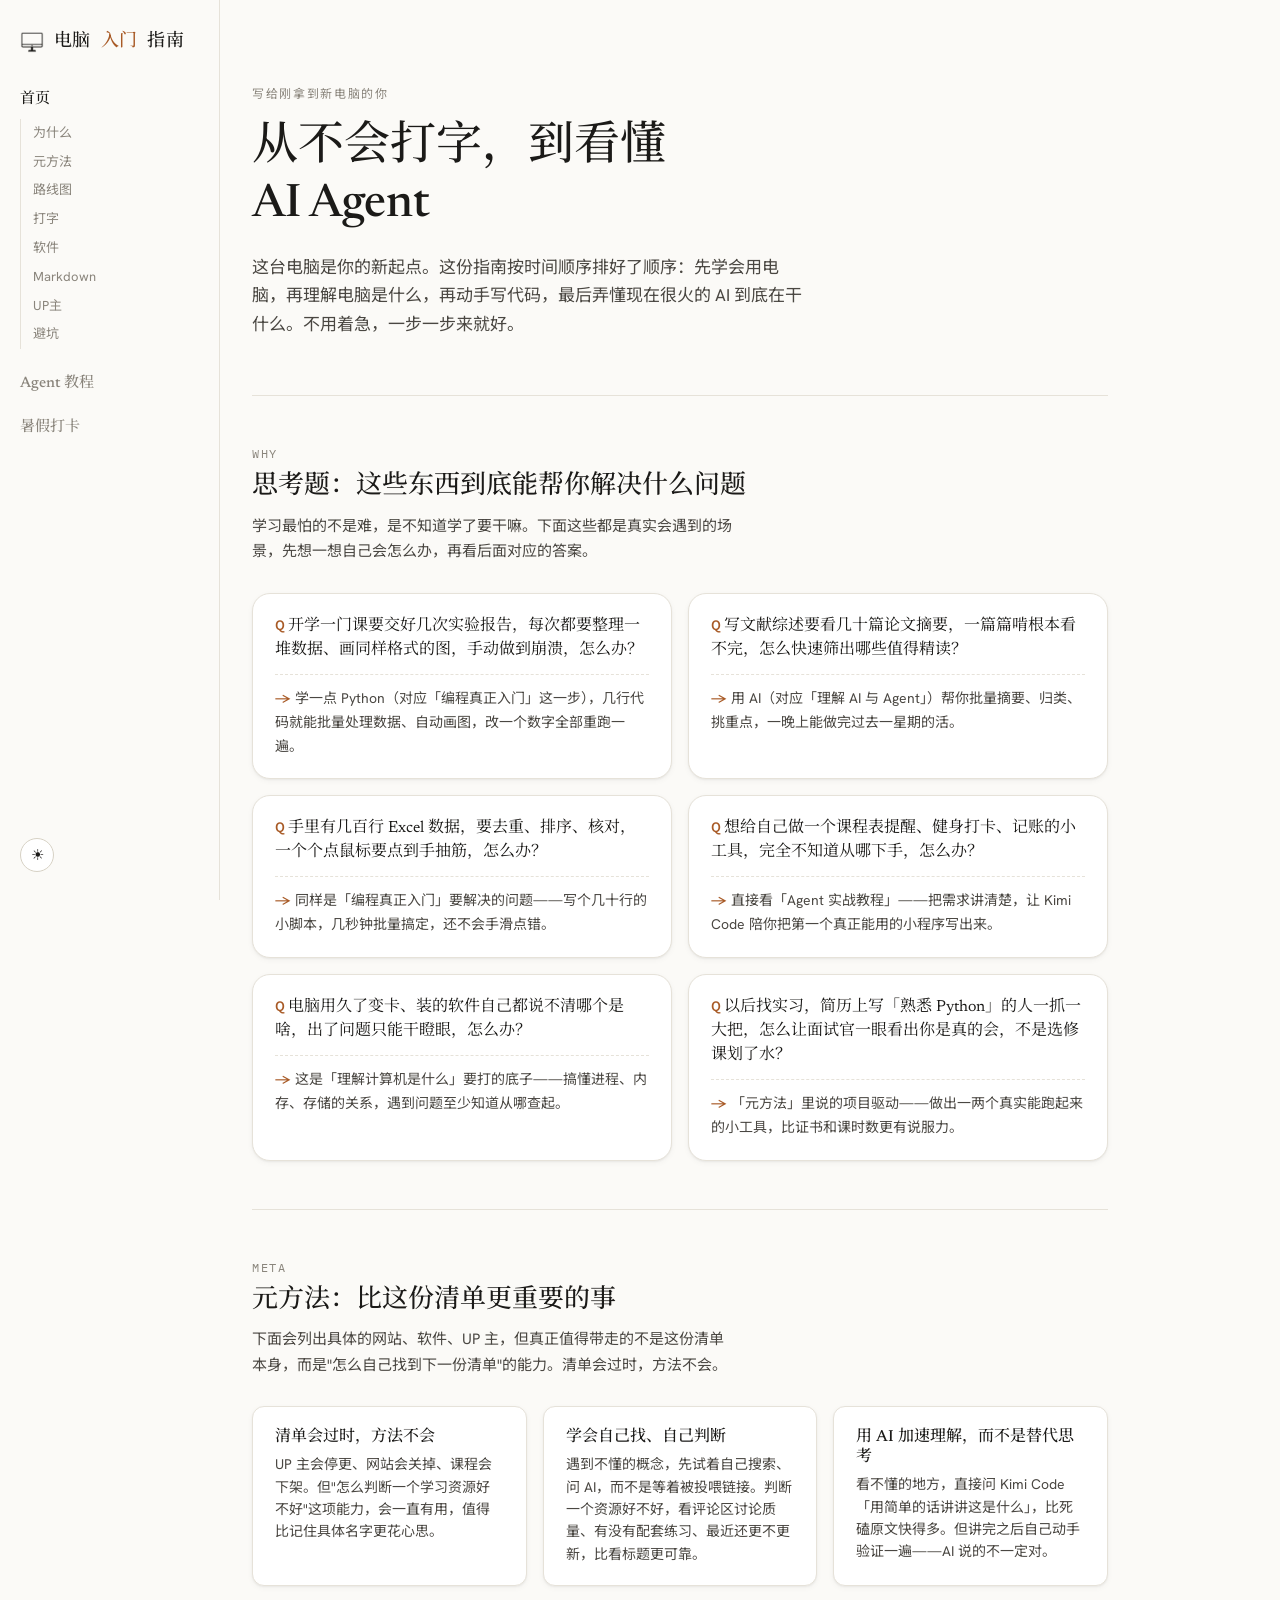
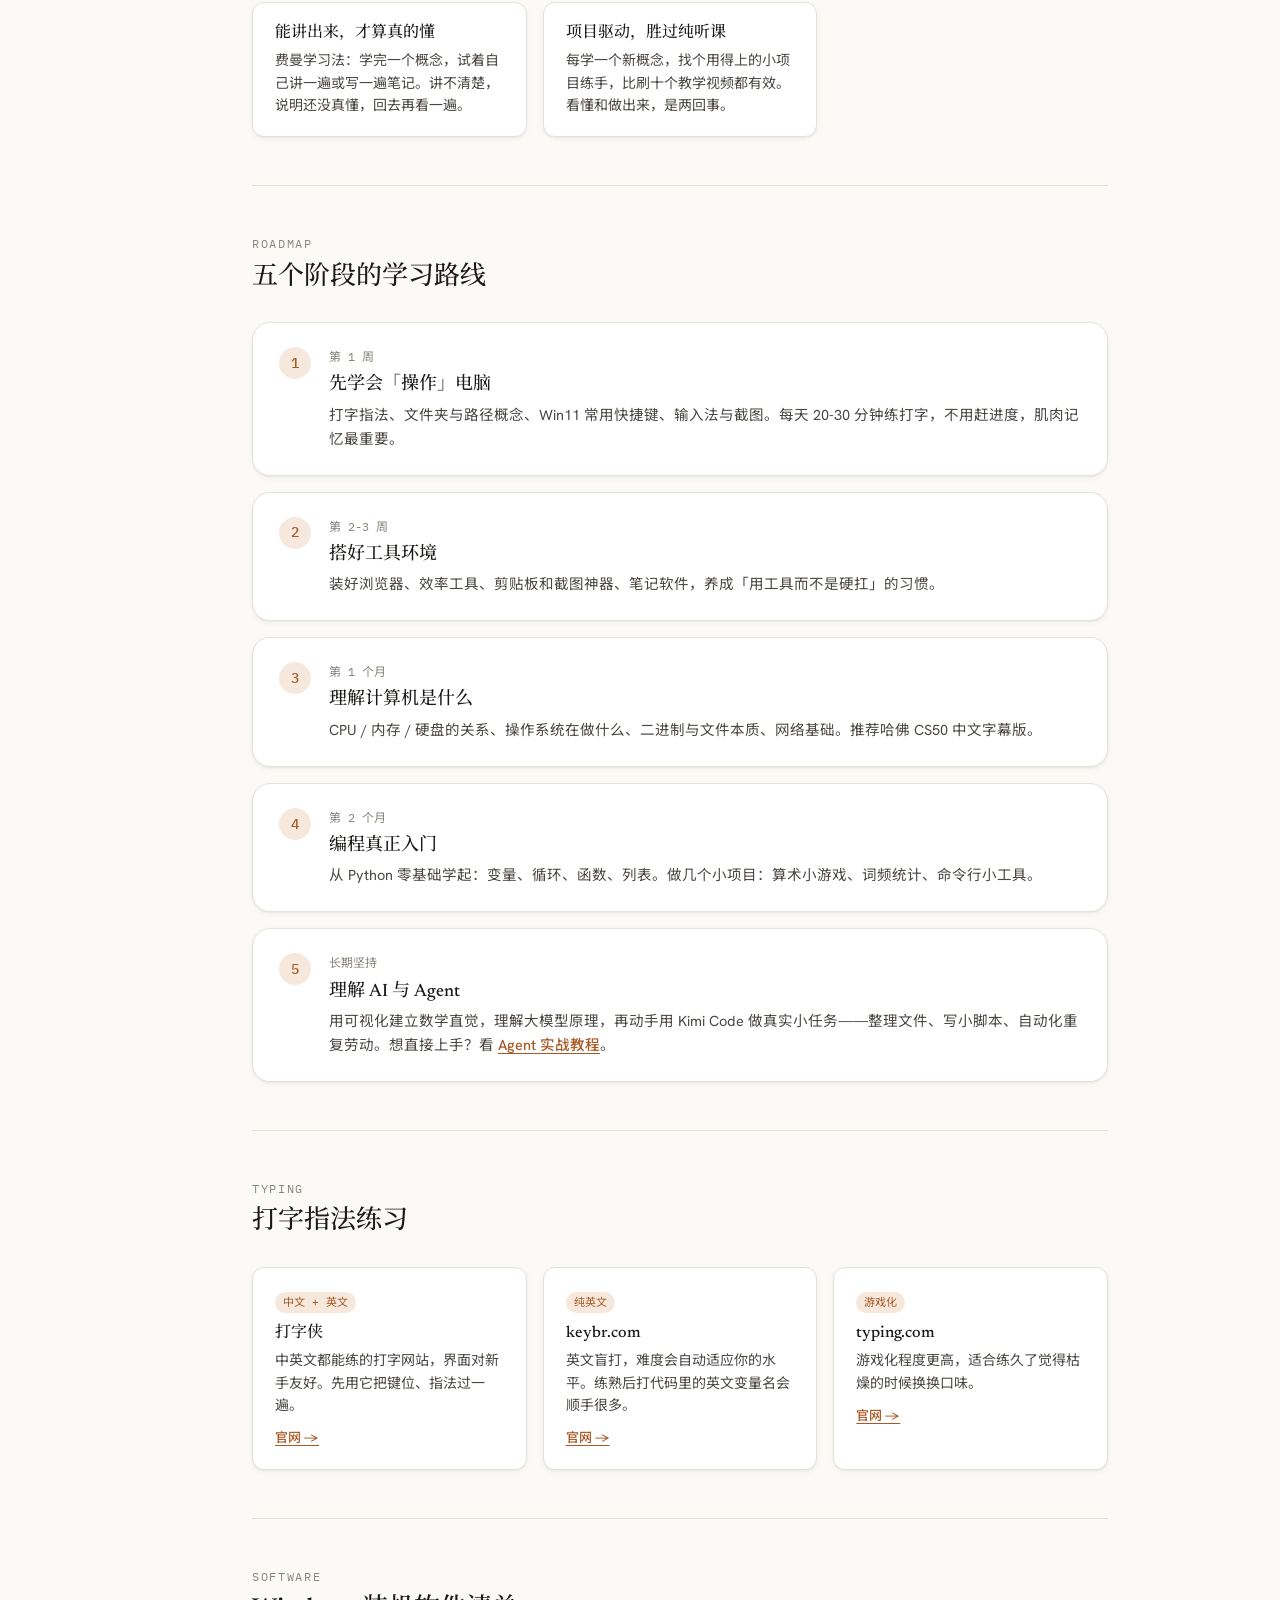
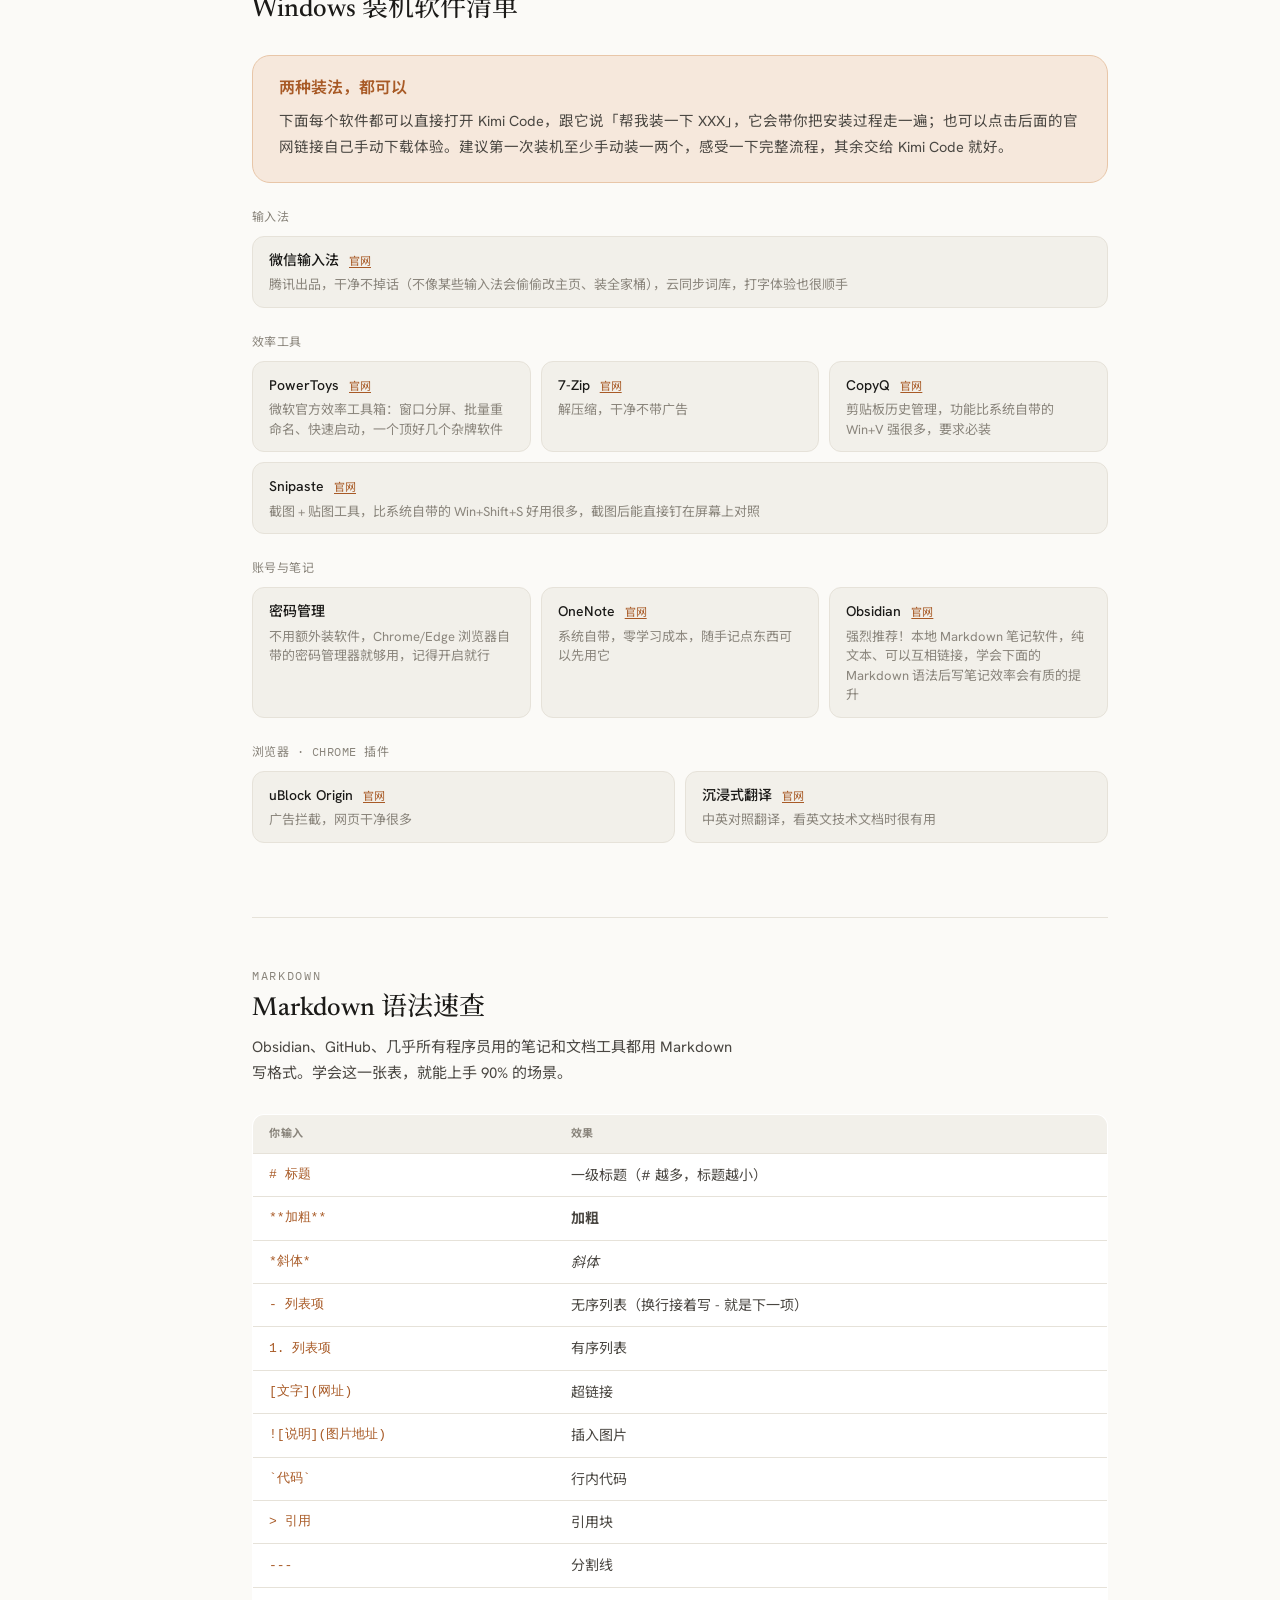
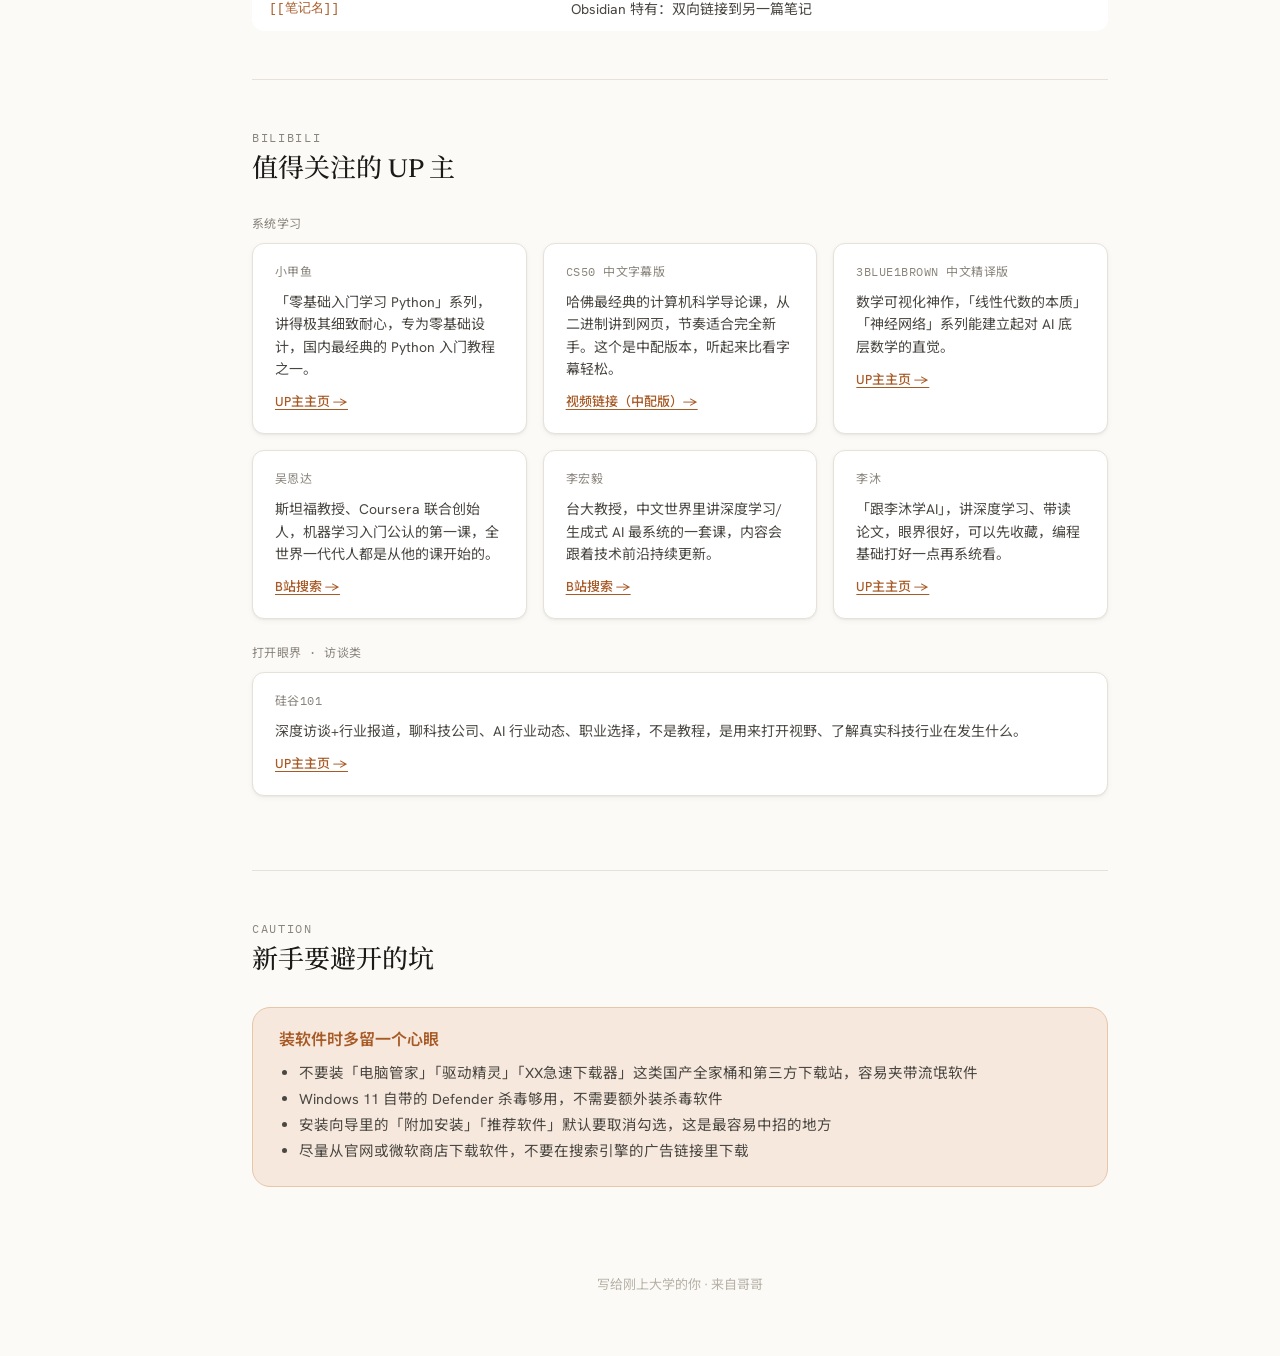
==== commit d780ac8f: "Replace Kingsoft typing tool with daziya.com" ====
--- a/index.html
+++ b/index.html
@@ -176,9 +176,9 @@
     <div class="grid">
       <div class="card">
         <span class="tag">中文 + 英文</span>
-        <h3>金山打字通</h3>
-        <p>最经典的中文打字教程网站，拼音、五笔、英文都能练，界面对新手友好。先用它把键位、指法过一遍。</p>
-        <a class="link" href="https://dazi.kingsoft.com/" target="_blank" rel="noopener">官网 →</a>
+        <h3>打字侠</h3>
+        <p>中英文都能练的打字网站，界面对新手友好。先用它把键位、指法过一遍。</p>
+        <a class="link" href="https://www.daziya.com/" target="_blank" rel="noopener">官网 →</a>
       </div>
       <div class="card">
         <span class="tag">纯英文</span>
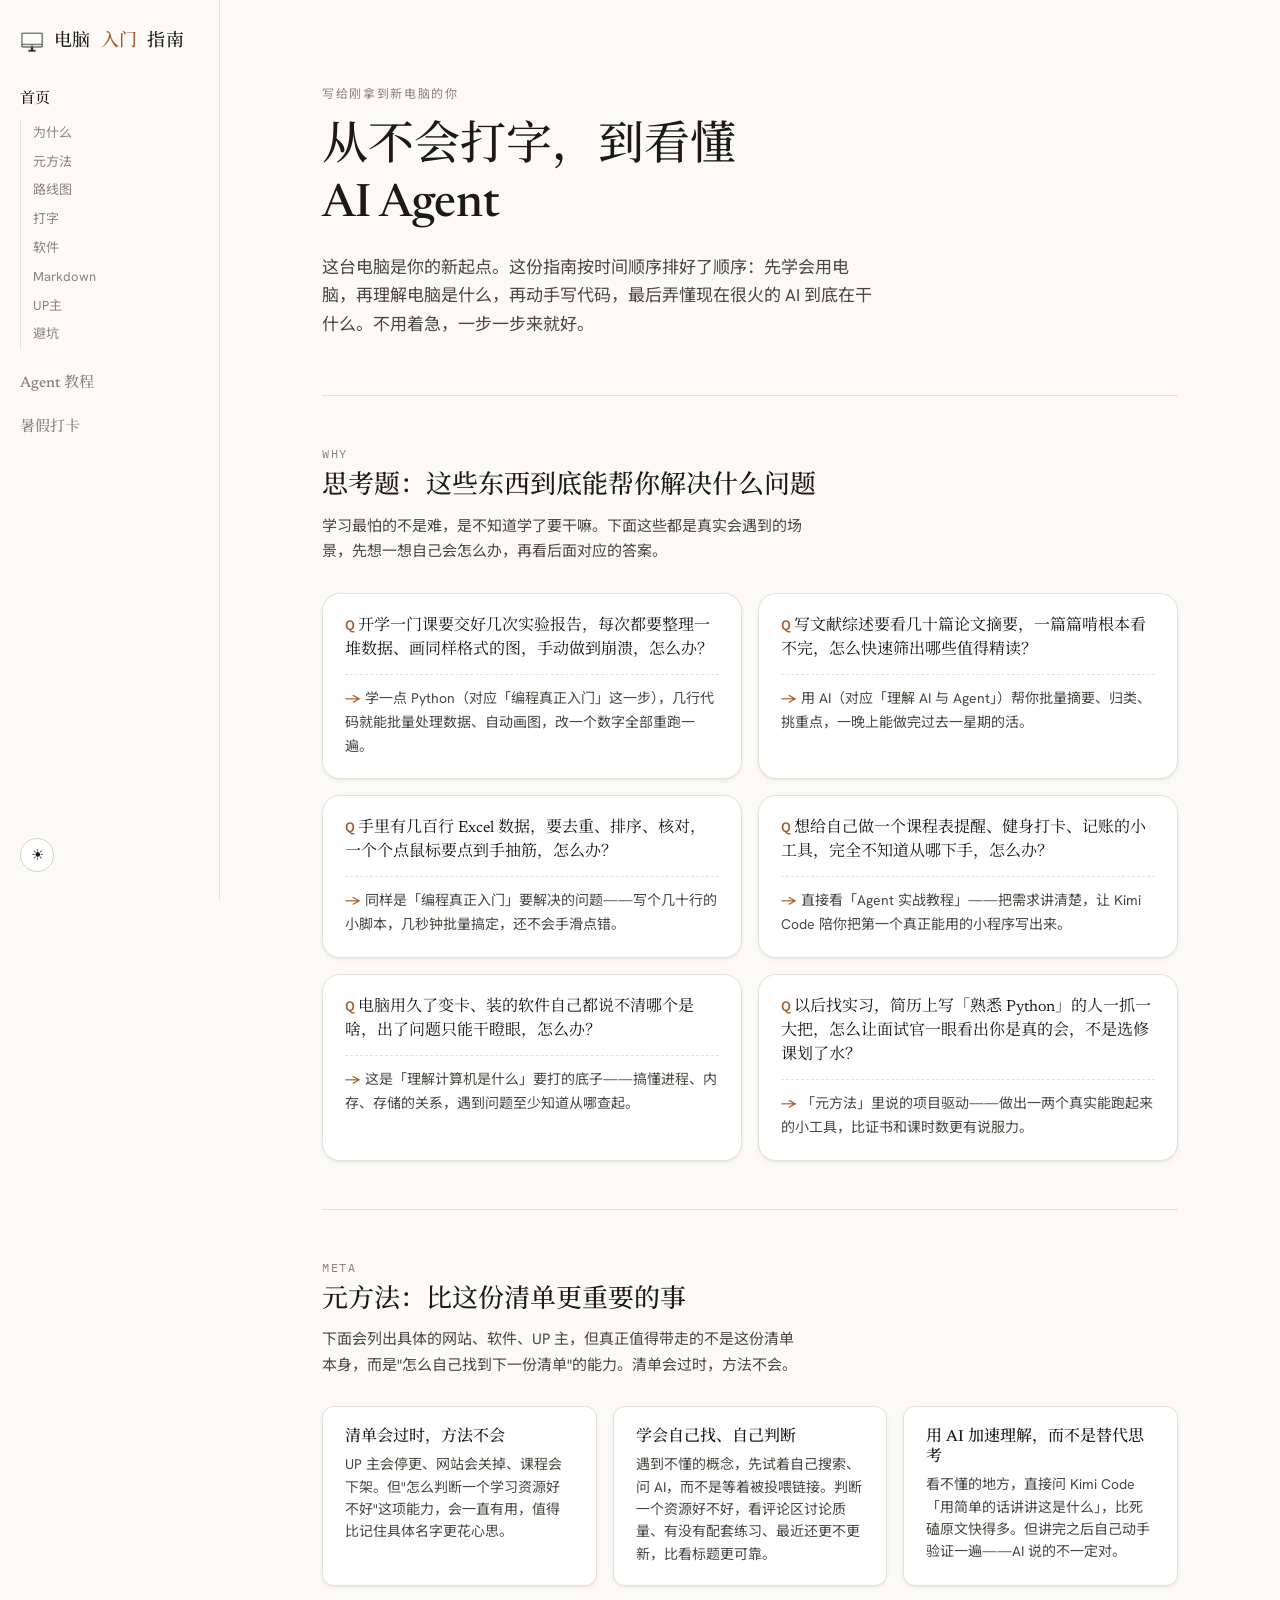
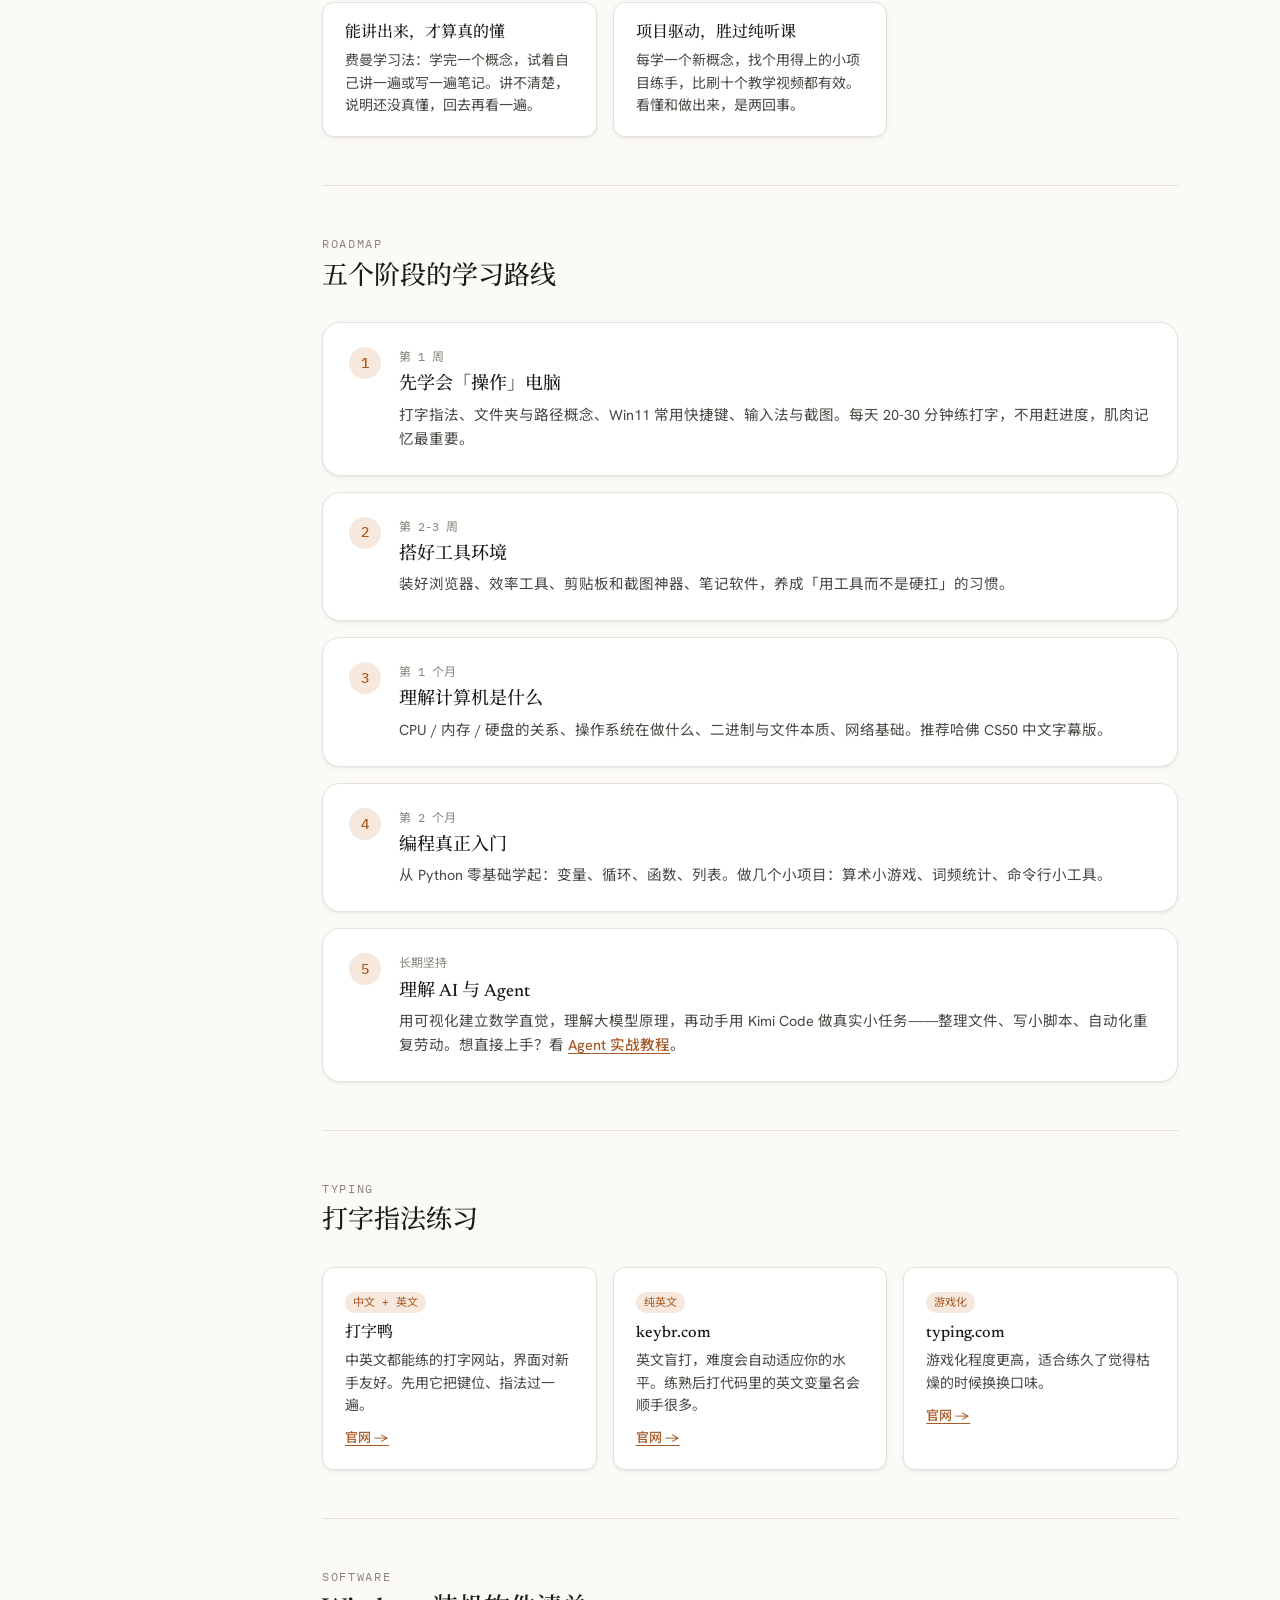
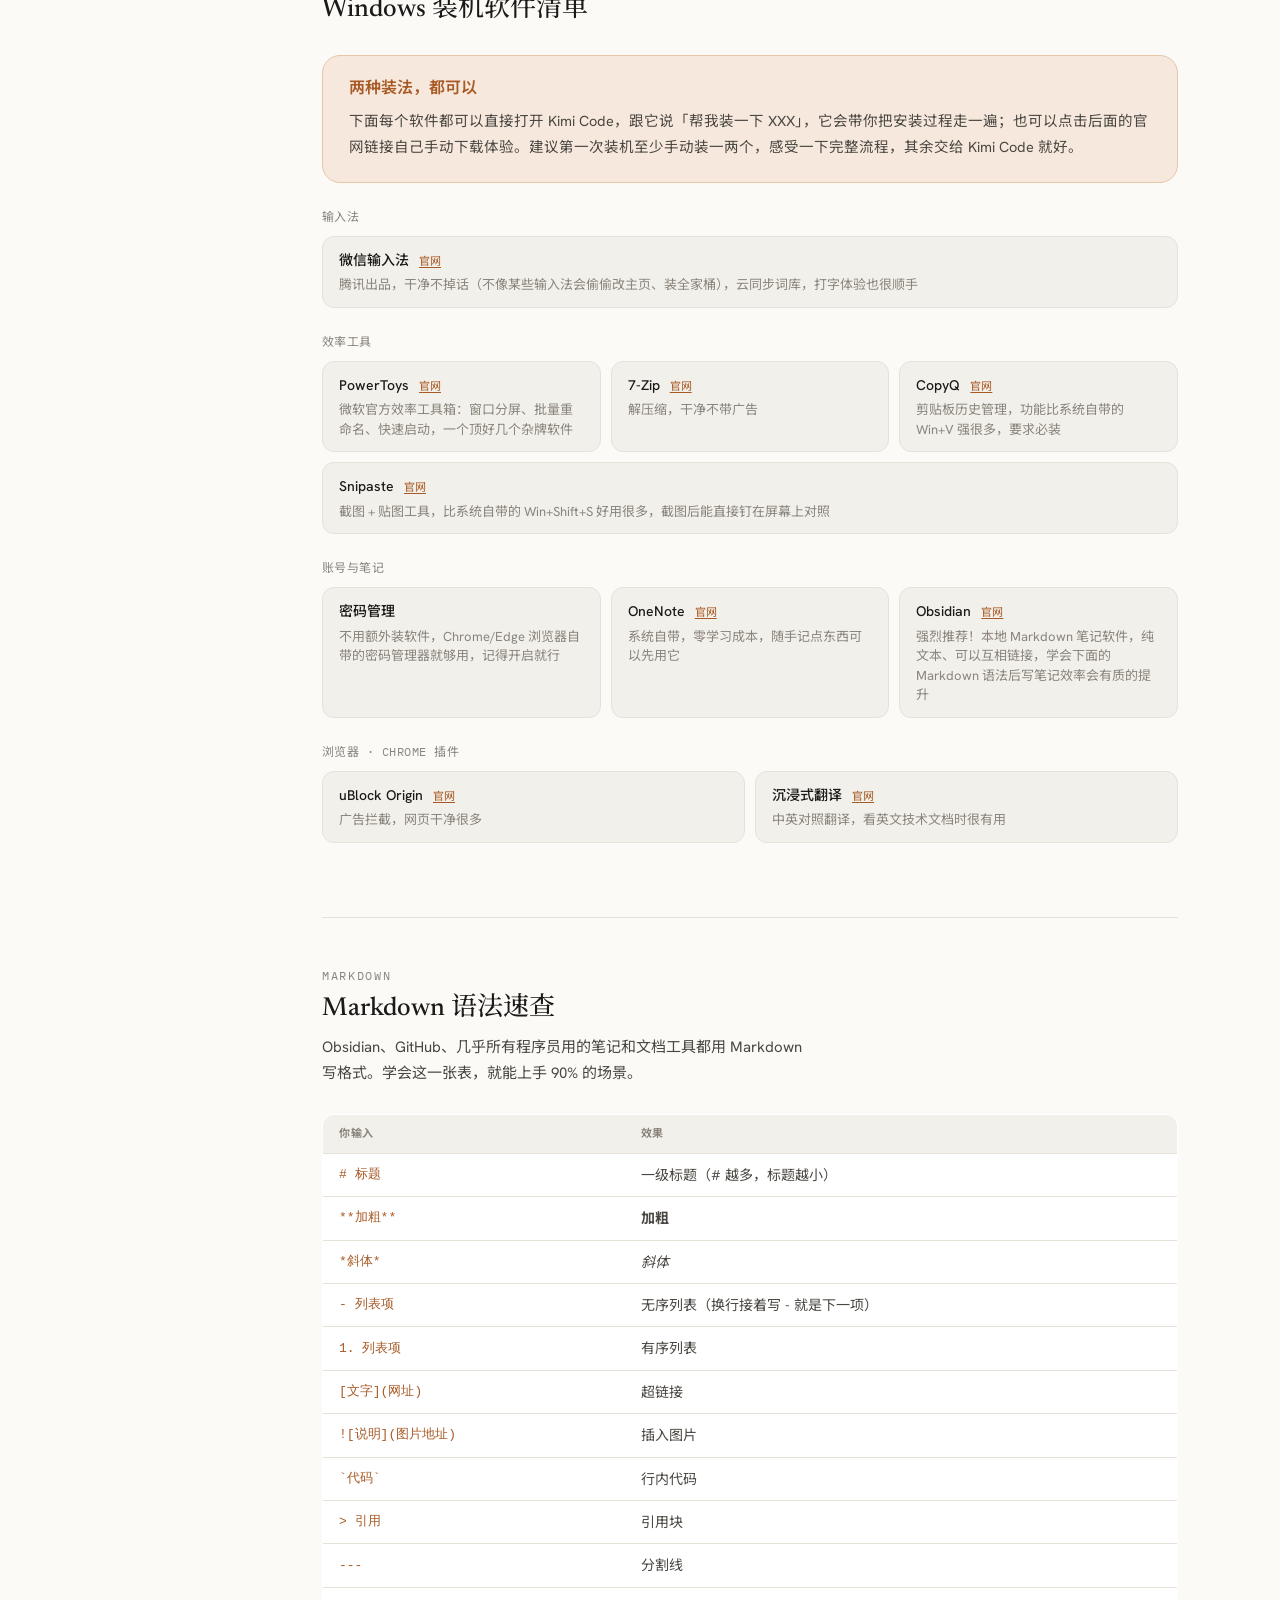
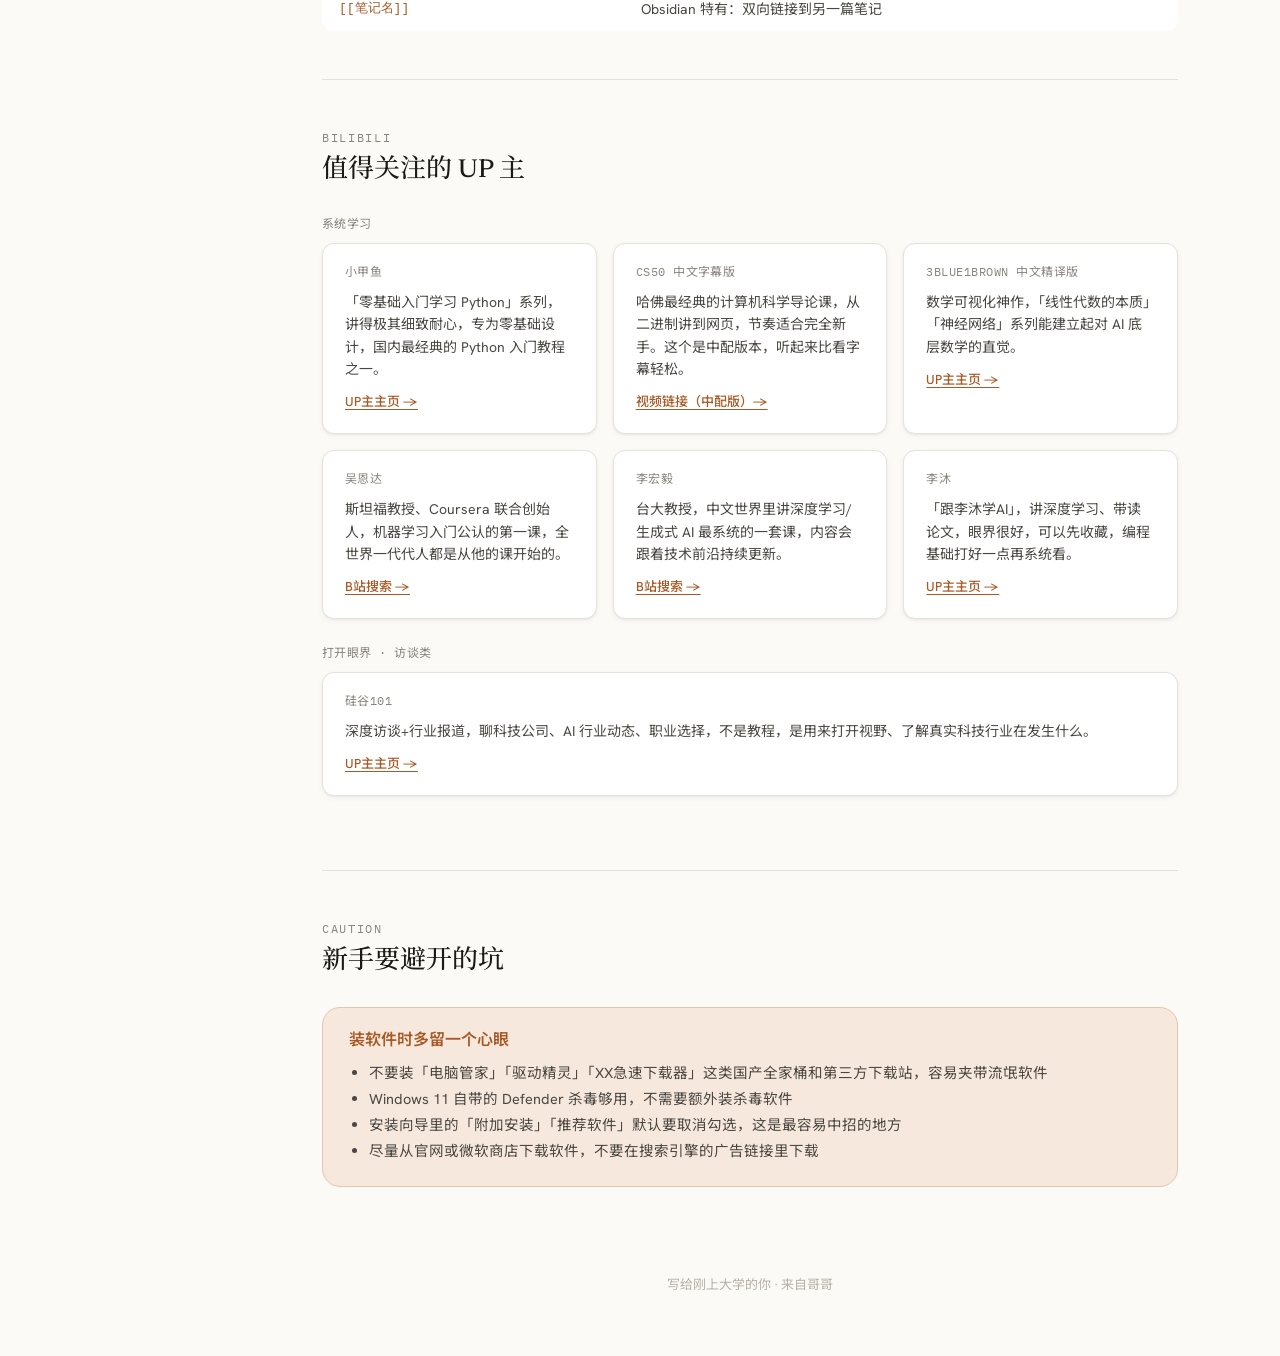
==== commit 10313dac: "Center content next to sidebar; fix typing site name to 打字鸭" ====
--- a/index.html
+++ b/index.html
@@ -176,7 +176,7 @@
     <div class="grid">
       <div class="card">
         <span class="tag">中文 + 英文</span>
-        <h3>打字侠</h3>
+        <h3>打字鸭</h3>
         <p>中英文都能练的打字网站，界面对新手友好。先用它把键位、指法过一遍。</p>
         <a class="link" href="https://www.daziya.com/" target="_blank" rel="noopener">官网 →</a>
       </div>
--- a/style.css
+++ b/style.css
@@ -33,7 +33,7 @@
 h1,h2,h3{font-family:var(--font-serif); color:var(--ink); font-weight:500; line-height:1.25; margin:0}
 p{margin:0}
 a{color:inherit}
-.container{max-width:var(--page-max); padding:0 32px}
+.container{max-width:var(--page-max); margin:0 auto; padding:0 32px}
 .content{flex:1; min-width:0; padding-top:8px}
 
 .shell{display:flex; align-items:flex-start; min-height:100vh}
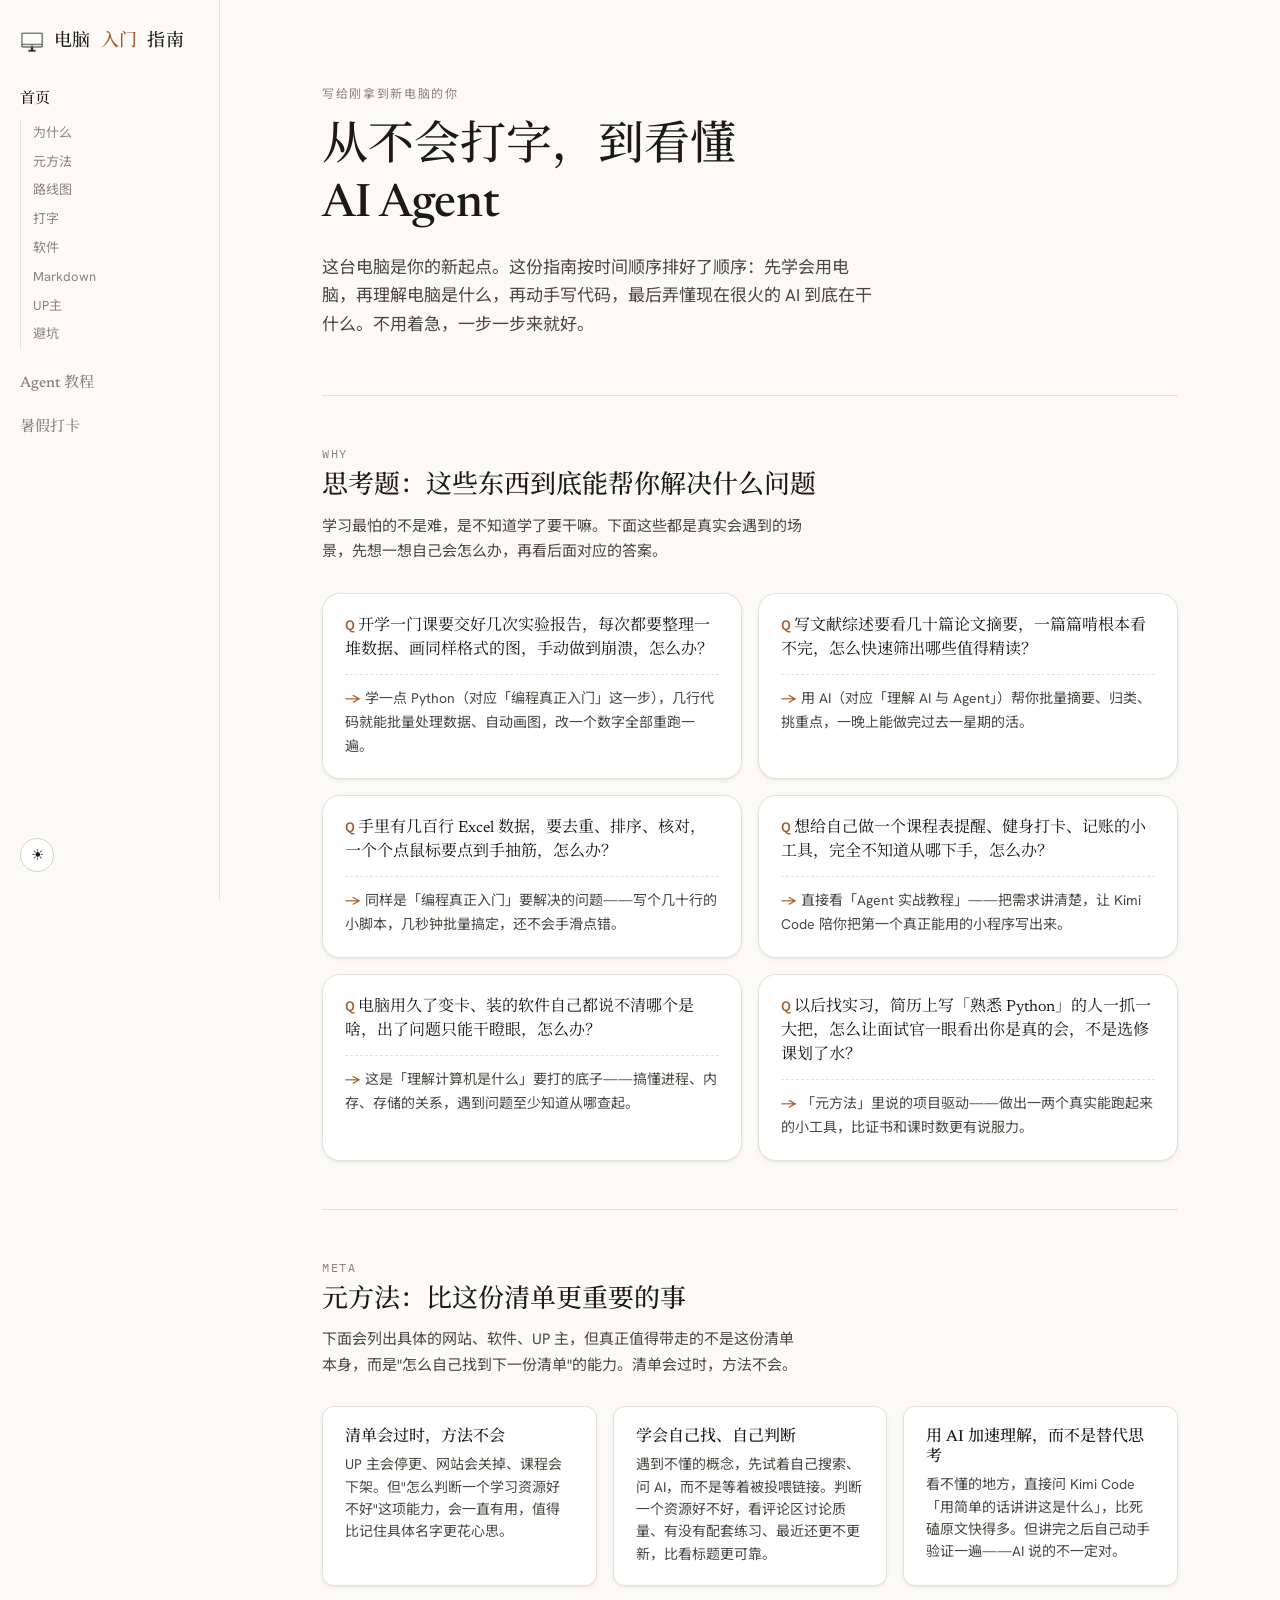
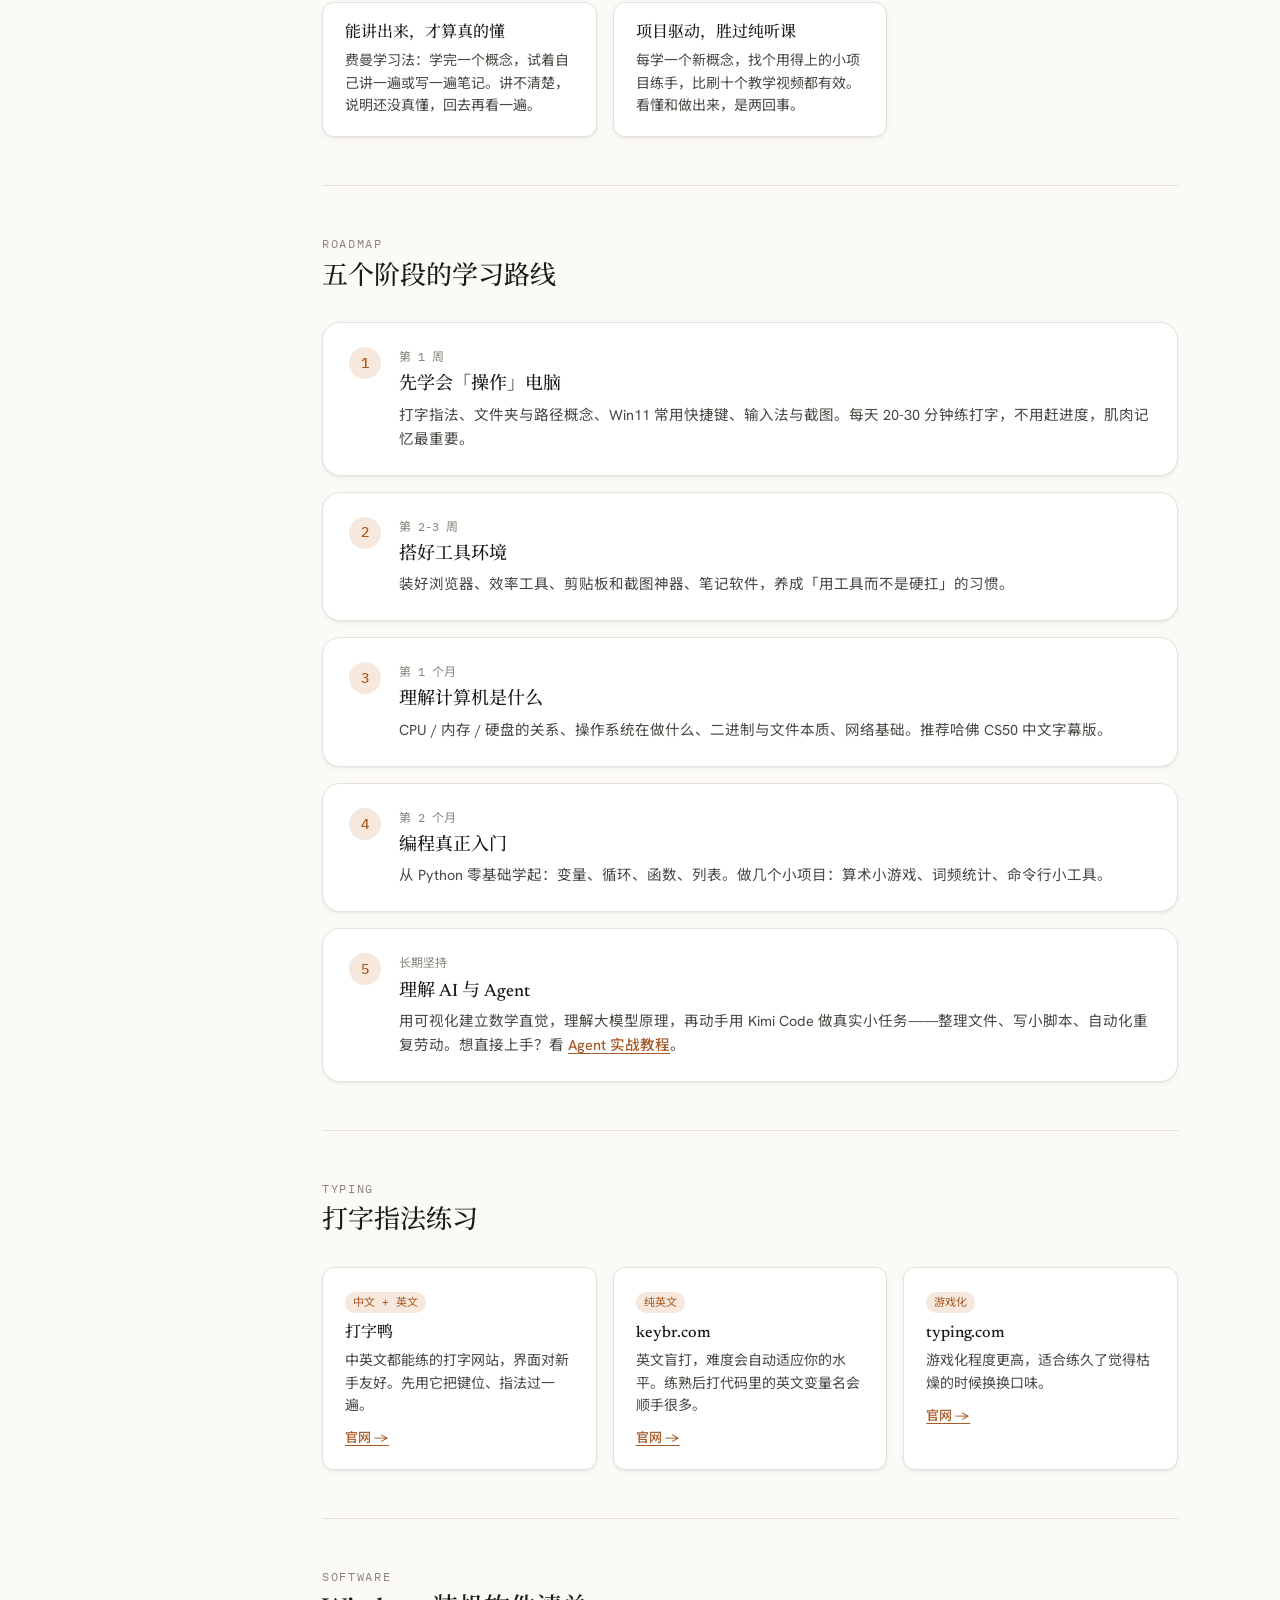
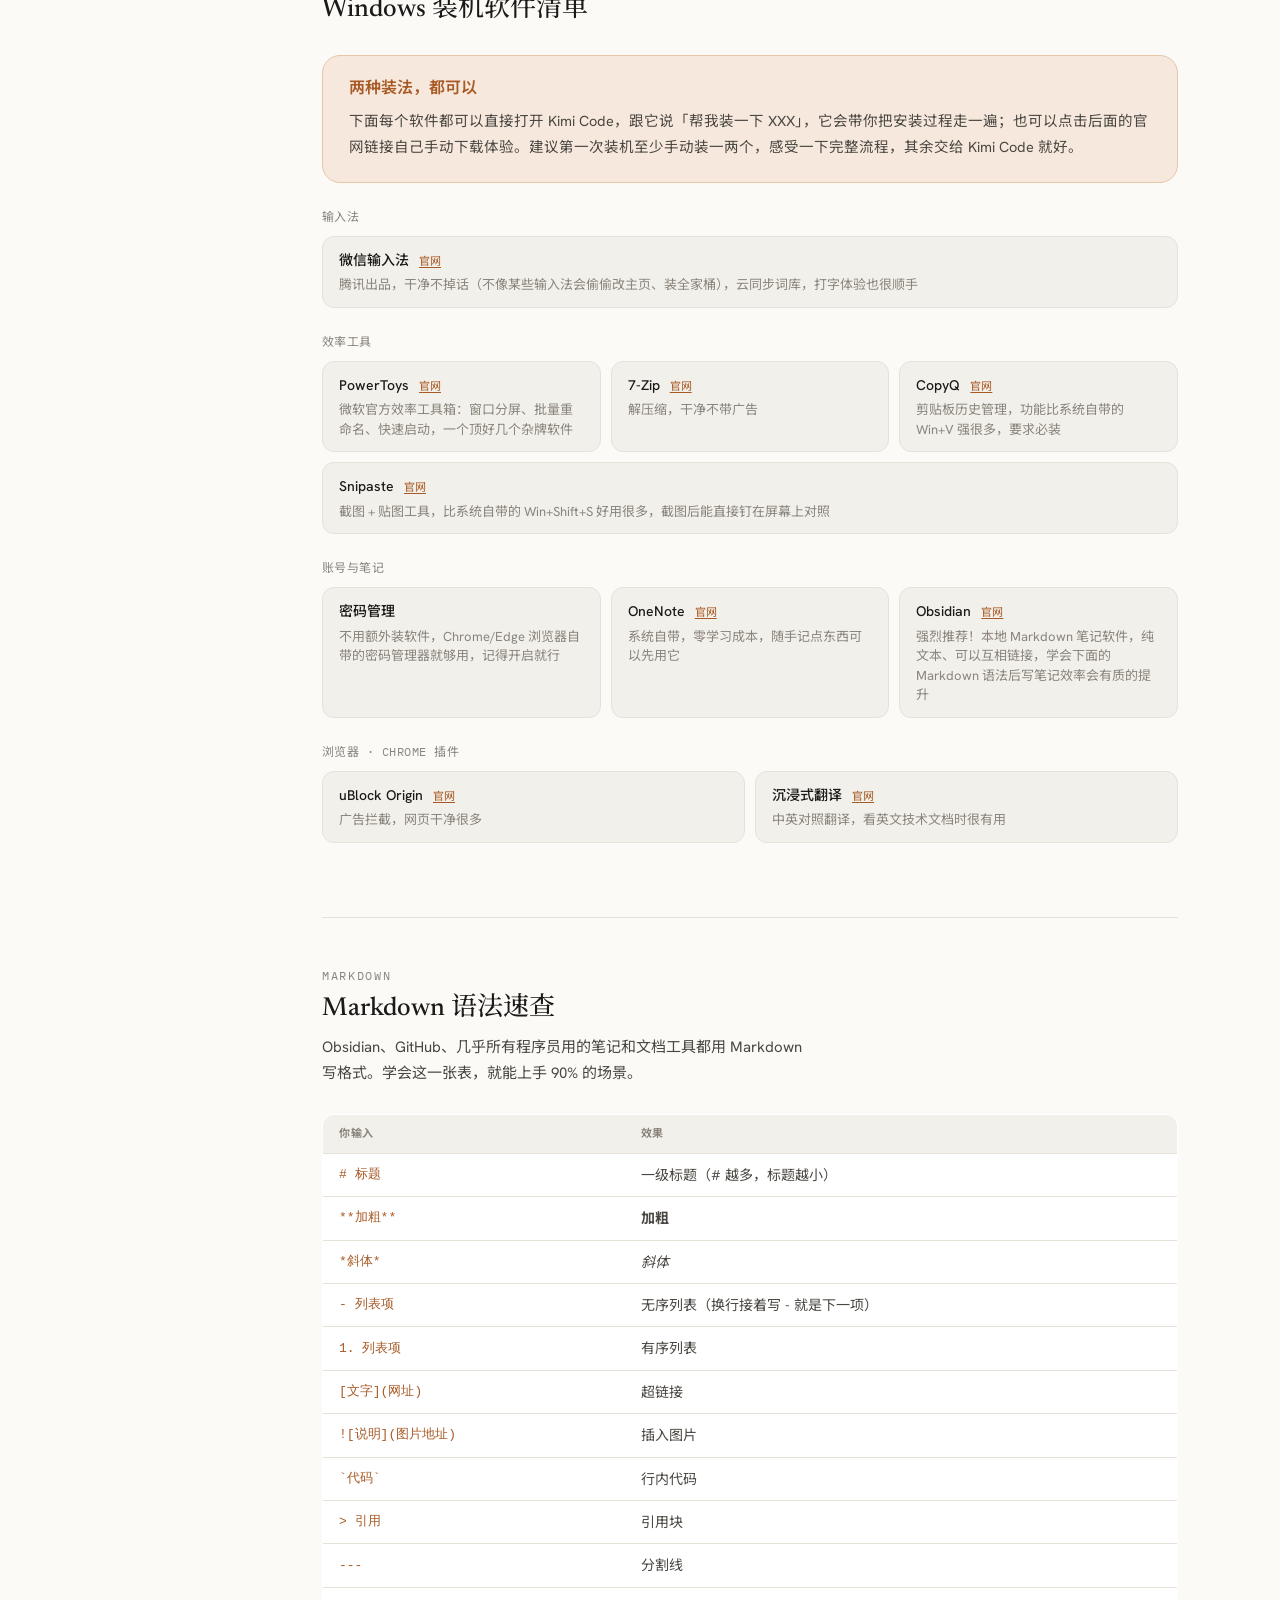
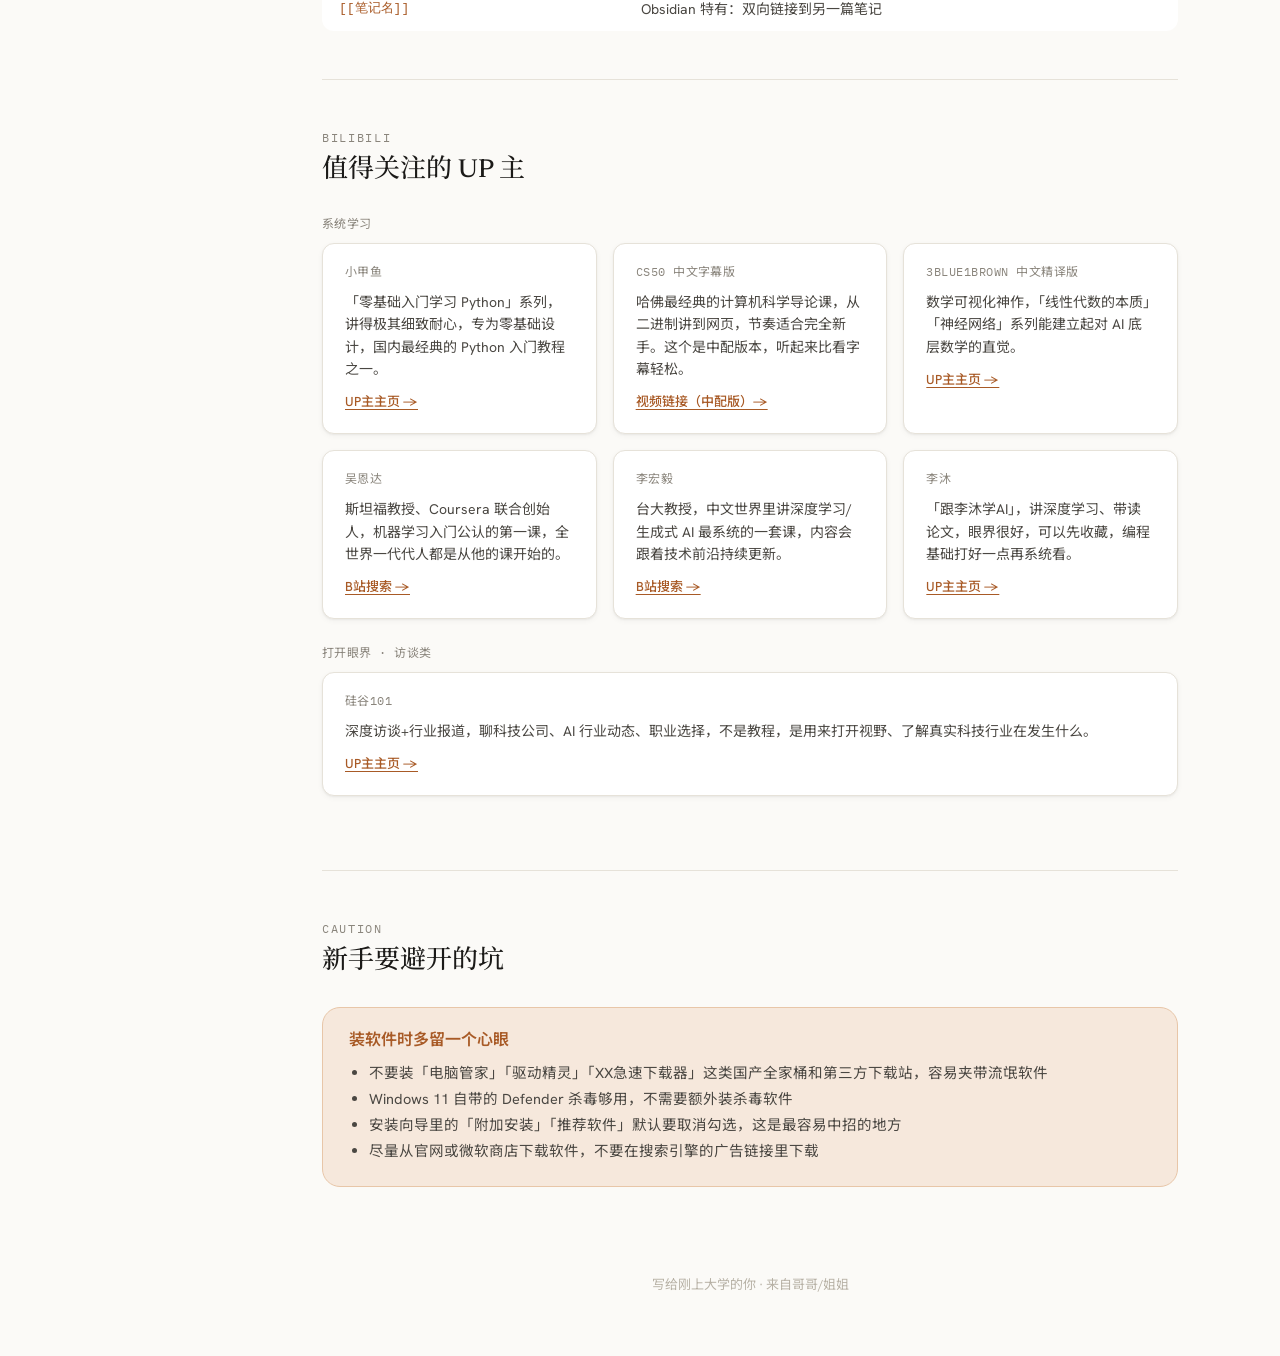
==== commit a8479eb6: "Lower Python checkpoint bar to loops-only; make supervisor language gender-neutral (哥哥/姐姐)" ====
--- a/index.html
+++ b/index.html
@@ -338,7 +338,7 @@
   </section>
 
   <footer>
-    <p>写给刚上大学的你 · 来自哥哥</p>
+    <p>写给刚上大学的你 · 来自哥哥/姐姐</p>
   </footer>
 </div>
 </main>
